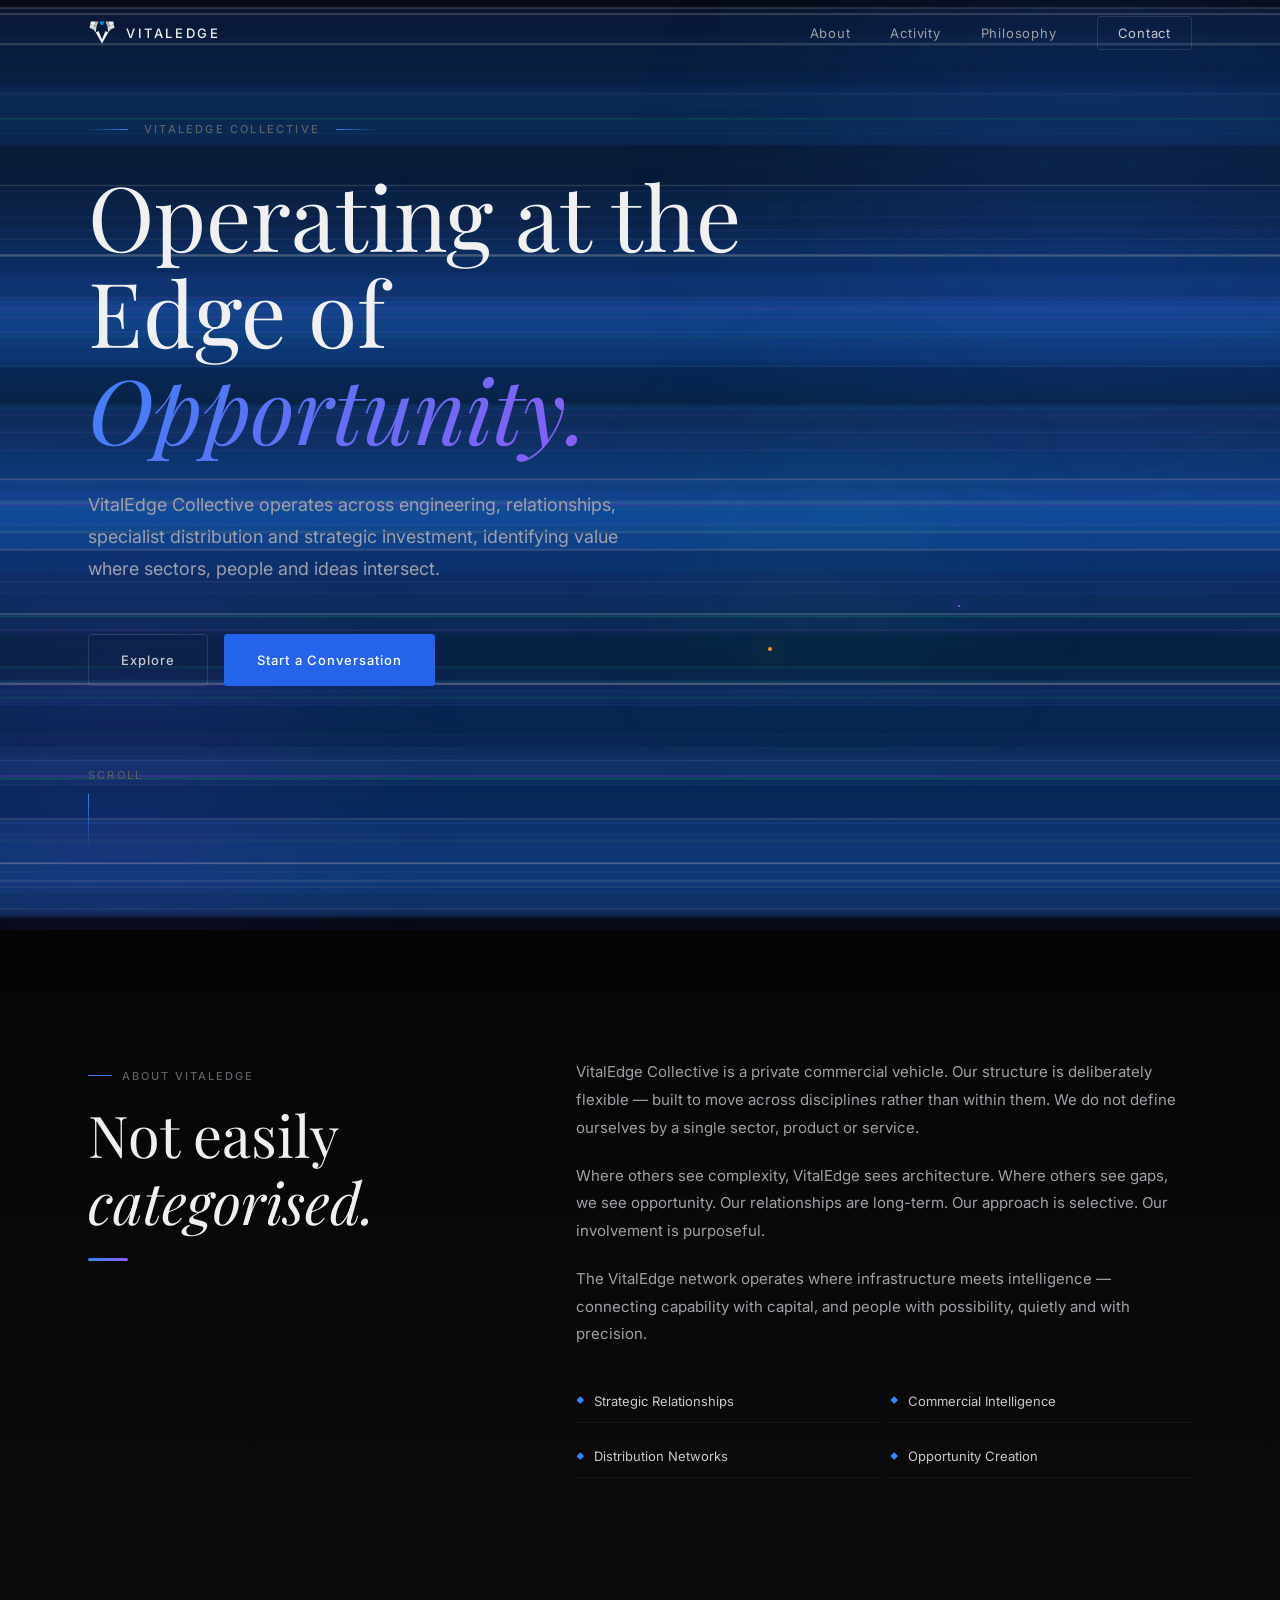
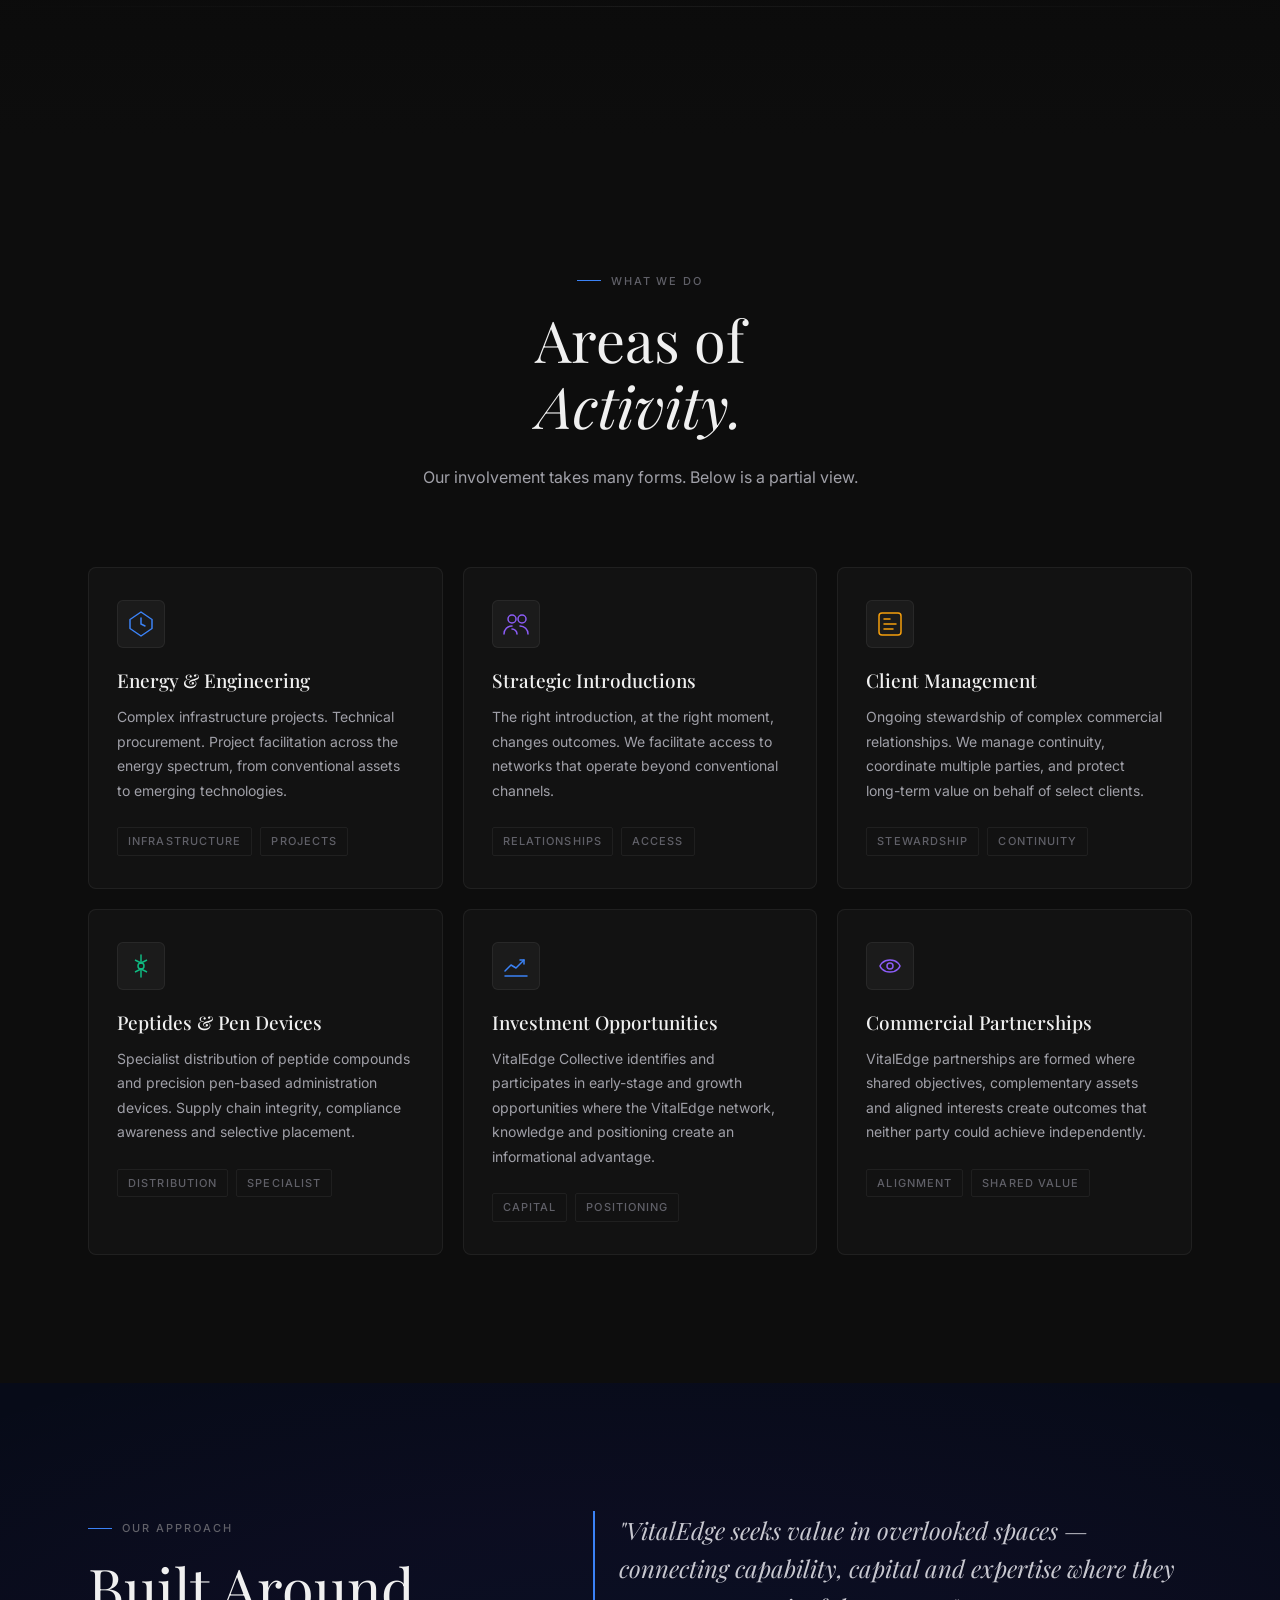
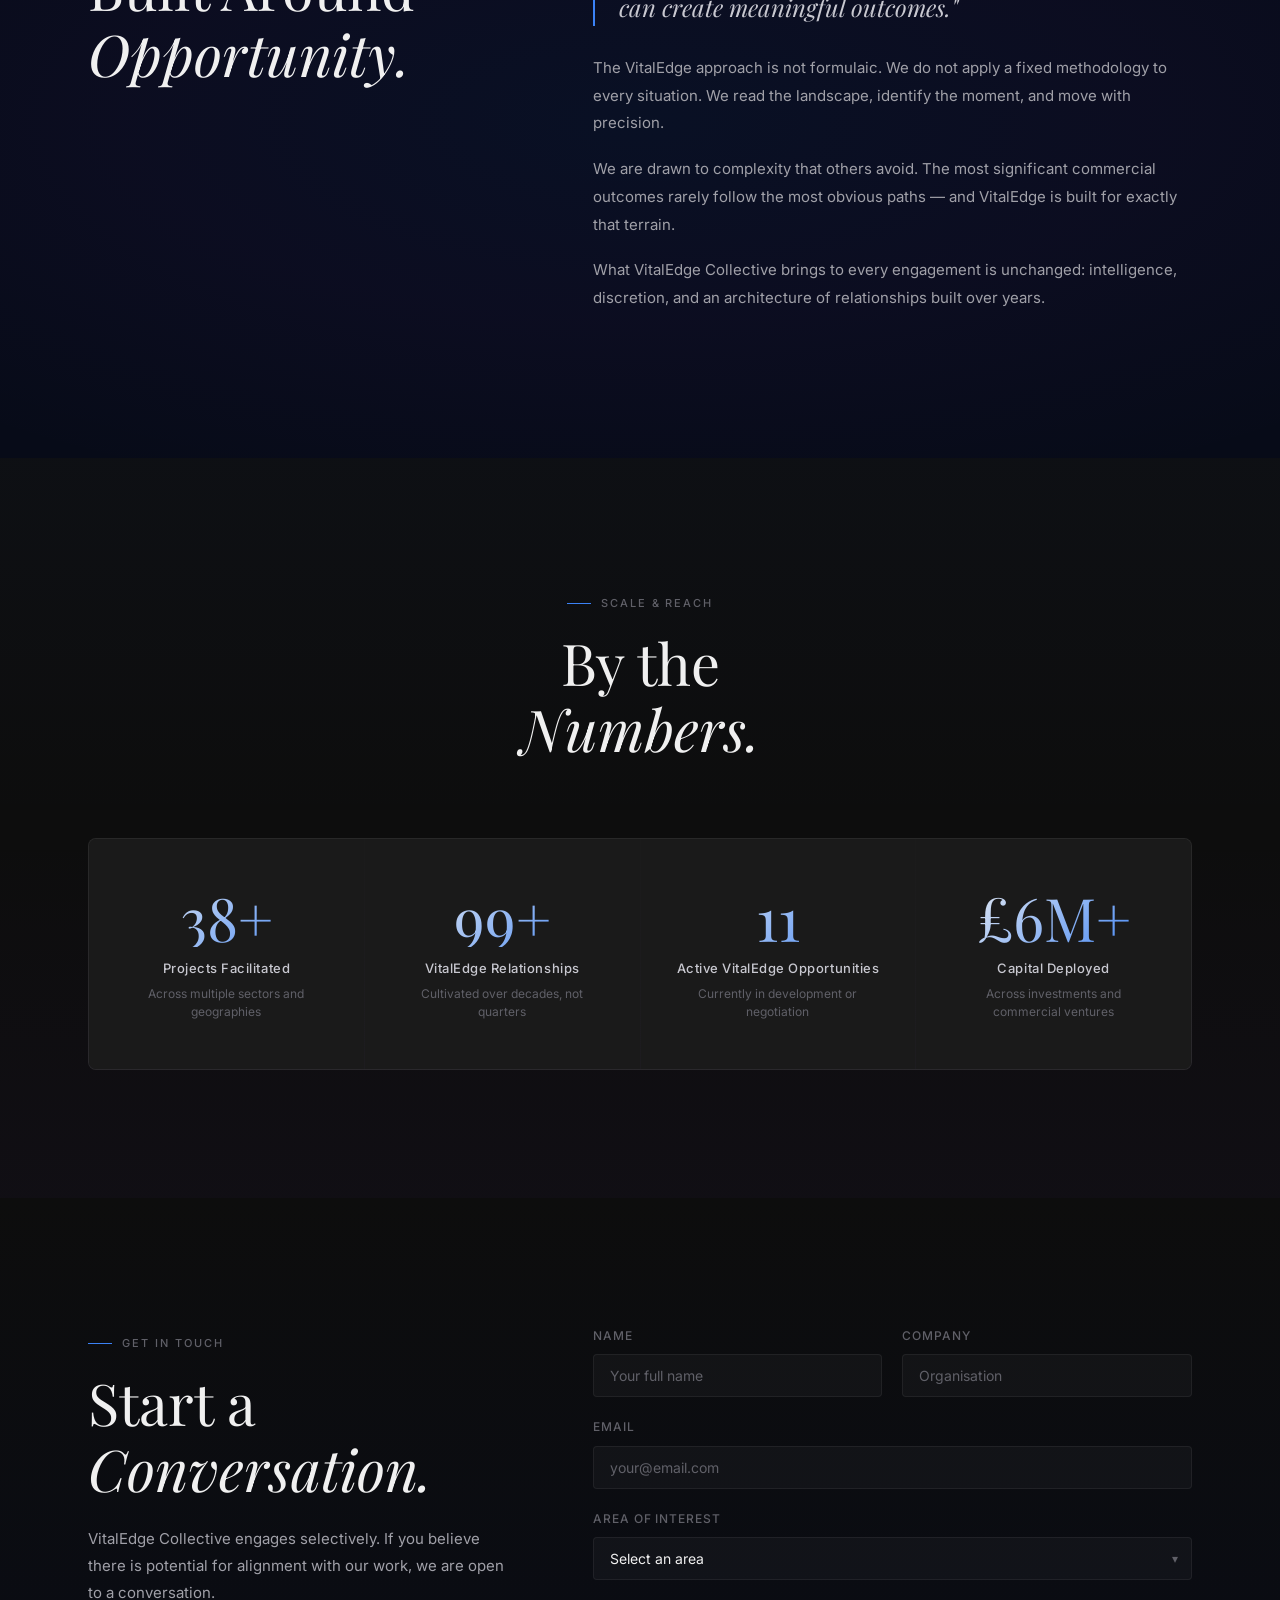
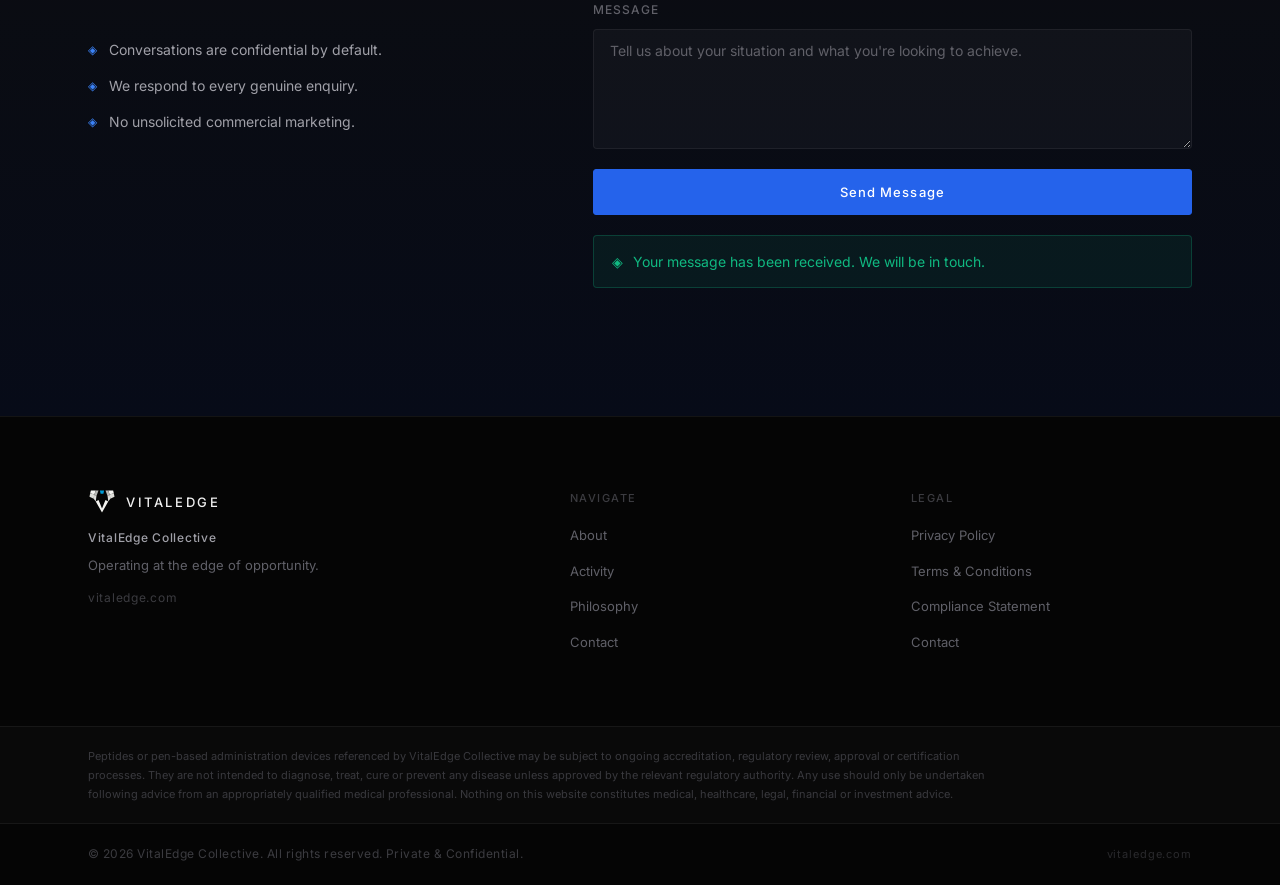
==== index.html @ 311294b5 "Initial VitalEdge Website" ====
<!DOCTYPE html>
<html lang="en">
<head>
  <meta charset="UTF-8" />
  <meta name="viewport" content="width=device-width, initial-scale=1.0" />
  <meta name="description" content="VitalEdge Collective is a private commercial group operating across engineering, strategic relationships, specialist distribution and investment. Identifying value where sectors, people and ideas intersect." />
  <meta name="robots" content="index, follow" />
  <meta property="og:title" content="VitalEdge Collective — Operating at the Edge of Opportunity" />
  <meta property="og:description" content="VitalEdge Collective is a private commercial vehicle operating across multiple sectors. Engineering. Relationships. Distribution. Investment." />
  <meta property="og:type" content="website" />
  <meta property="og:url" content="https://vitaledge.com" />
  <title>VitalEdge Collective</title>
  <link rel="stylesheet" href="styles.css" />
  <link rel="preconnect" href="https://fonts.googleapis.com" />
  <link rel="preconnect" href="https://fonts.gstatic.com" crossorigin />
  <link href="https://fonts.googleapis.com/css2?family=Inter:wght@300;400;500;600&family=Playfair+Display:ital,wght@0,400;0,500;1,400&display=swap" rel="stylesheet" />
</head>
<body>

  <!-- ============================================================
       NAVIGATION
  ============================================================ -->
  <nav class="nav" id="nav">
    <div class="nav__inner">
      <a href="#" class="nav__logo" aria-label="VitalEdge Collective Home">
        <!-- VitalEdge Hidden Nine mark — inline SVG -->
        <svg class="nav__logo-svg" xmlns="http://www.w3.org/2000/svg" viewBox="0 0 80 72" width="28" height="25" aria-hidden="true" focusable="false">
          <polygon points="8,4 22,4 18,16 6,12"      fill="#F4F4F1"/>
          <polygon points="22,4 30,4 24,20 18,16"    fill="#B8B8B5"/>
          <polygon points="6,12 18,16 16,28 4,22"    fill="#DDDDD9"/>
          <polygon points="18,16 24,20 22,36 16,28"  fill="#F4F4F1" opacity="0.9"/>
          <polygon points="72,4 58,4 62,16 74,12"    fill="#F4F4F1"/>
          <polygon points="58,4 50,4 56,20 62,16"    fill="#B8B8B5"/>
          <polygon points="74,12 62,16 64,28 76,22"  fill="#DDDDD9"/>
          <polygon points="62,16 56,20 58,36 64,28"  fill="#F4F4F1" opacity="0.9"/>
          <polygon points="22,36 40,68 58,36 50,32 40,56 30,32" fill="#F4F4F1"/>
          <polygon points="34,4 46,4 44,14 36,14"    fill="#00AEEF" opacity="0.9"/>
        </svg>
        <span class="nav__logo-text">VITALEDGE</span>
      </a>
      <button class="nav__toggle" id="navToggle" aria-label="Toggle menu" aria-expanded="false">
        <span></span><span></span><span></span>
      </button>
      <ul class="nav__links" id="navLinks" role="list">
        <li><a href="#about" class="nav__link">About</a></li>
        <li><a href="#activity" class="nav__link">Activity</a></li>
        <li><a href="#philosophy" class="nav__link">Philosophy</a></li>
        <li><a href="#contact" class="nav__link nav__link--cta">Contact</a></li>
      </ul>
    </div>
  </nav>

  <main>

    <!-- ============================================================
         HERO
    ============================================================ -->
    <section class="hero" id="hero" aria-label="Hero">

      <!-- Animated canvas background -->
      <canvas class="hero__canvas" id="heroCanvas" aria-hidden="true"></canvas>

      <!-- Layered atmospheric gradients -->
      <div class="hero__gradient hero__gradient--1" aria-hidden="true"></div>
      <div class="hero__gradient hero__gradient--2" aria-hidden="true"></div>
      <div class="hero__gradient hero__gradient--3" aria-hidden="true"></div>

      <!-- Floating orbs -->
      <div class="orb orb--1" aria-hidden="true"></div>
      <div class="orb orb--2" aria-hidden="true"></div>
      <div class="orb orb--3" aria-hidden="true"></div>

      <div class="hero__content container">
        <div class="hero__eyebrow reveal">
          <span class="eyebrow-line"></span>
          <span>VitalEdge Collective</span>
          <span class="eyebrow-line"></span>
        </div>
        <h1 class="hero__headline reveal reveal--delay-1">
          Operating at the<br />
          Edge of <em>Opportunity.</em>
        </h1>
        <p class="hero__sub reveal reveal--delay-2">
          VitalEdge Collective operates across engineering, relationships, specialist distribution
          and strategic investment, identifying value where sectors, people and ideas intersect.
        </p>
        <div class="hero__cta reveal reveal--delay-3">
          <a href="#activity" class="btn btn--ghost">Explore</a>
          <a href="#contact" class="btn btn--primary">Start a Conversation</a>
        </div>
        <!-- Scroll indicator -->
        <div class="hero__scroll reveal reveal--delay-4" aria-hidden="true">
          <span class="scroll-text">Scroll</span>
          <div class="scroll-line"></div>
        </div>
      </div>

    </section>

    <!-- ============================================================
         ABOUT
    ============================================================ -->
    <section class="about section" id="about" aria-label="About">
      <div class="container">
        <div class="about__grid">

          <div class="about__left">
            <div class="section-tag reveal">About VitalEdge</div>
            <h2 class="section-heading reveal reveal--delay-1">
              Not easily<br /><em>categorised.</em>
            </h2>
            <div class="about__accent-bar reveal reveal--delay-2" aria-hidden="true"></div>
          </div>

          <div class="about__right">
            <p class="about__body reveal reveal--delay-1">
              VitalEdge Collective is a private commercial vehicle. Our structure is deliberately
              flexible — built to move across disciplines rather than within them. We do not define
              ourselves by a single sector, product or service.
            </p>
            <p class="about__body reveal reveal--delay-2">
              Where others see complexity, VitalEdge sees architecture. Where others see gaps,
              we see opportunity. Our relationships are long-term. Our approach is selective.
              Our involvement is purposeful.
            </p>
            <p class="about__body reveal reveal--delay-3">
              The VitalEdge network operates where infrastructure meets intelligence — connecting
              capability with capital, and people with possibility, quietly and with precision.
            </p>
            <div class="about__pillars reveal reveal--delay-4">
              <div class="pillar">
                <span class="pillar__icon" aria-hidden="true">◆</span>
                <span>Strategic Relationships</span>
              </div>
              <div class="pillar">
                <span class="pillar__icon" aria-hidden="true">◆</span>
                <span>Commercial Intelligence</span>
              </div>
              <div class="pillar">
                <span class="pillar__icon" aria-hidden="true">◆</span>
                <span>Distribution Networks</span>
              </div>
              <div class="pillar">
                <span class="pillar__icon" aria-hidden="true">◆</span>
                <span>Opportunity Creation</span>
              </div>
            </div>
          </div>

        </div>
      </div>

      <!-- Decorative line -->
      <div class="section-divider" aria-hidden="true"></div>
    </section>

    <!-- ============================================================
         AREAS OF ACTIVITY
    ============================================================ -->
    <section class="activity section" id="activity" aria-label="Areas of Activity">
      <div class="container">

        <div class="section-header reveal">
          <div class="section-tag">What We Do</div>
          <h2 class="section-heading">Areas of<br /><em>Activity.</em></h2>
          <p class="section-sub">
            Our involvement takes many forms. Below is a partial view.
          </p>
        </div>

        <div class="cards-grid">

          <!-- Card 1: Energy & Engineering -->
          <article class="card card--blue reveal" data-delay="0">
            <div class="card__glow card__glow--blue" aria-hidden="true"></div>
            <div class="card__icon" aria-hidden="true">
              <svg width="28" height="28" viewBox="0 0 28 28" fill="none" aria-hidden="true">
                <path d="M14 2L3 9.5V18.5L14 26L25 18.5V9.5L14 2Z" stroke="currentColor" stroke-width="1.5" stroke-linejoin="round"/>
                <path d="M14 8V14L18 16" stroke="currentColor" stroke-width="1.5" stroke-linecap="round"/>
              </svg>
            </div>
            <h3 class="card__title">Energy &amp; Engineering</h3>
            <p class="card__body">
              Complex infrastructure projects. Technical procurement. Project facilitation across
              the energy spectrum, from conventional assets to emerging technologies.
            </p>
            <div class="card__footer">
              <span class="card__tag">Infrastructure</span>
              <span class="card__tag">Projects</span>
            </div>
          </article>

          <!-- Card 2: Strategic Introductions -->
          <article class="card card--violet reveal" data-delay="1">
            <div class="card__glow card__glow--violet" aria-hidden="true"></div>
            <div class="card__icon" aria-hidden="true">
              <svg width="28" height="28" viewBox="0 0 28 28" fill="none" aria-hidden="true">
                <circle cx="10" cy="9" r="4" stroke="currentColor" stroke-width="1.5"/>
                <circle cx="20" cy="9" r="4" stroke="currentColor" stroke-width="1.5"/>
                <path d="M2 24C2 19.582 5.582 16 10 16" stroke="currentColor" stroke-width="1.5" stroke-linecap="round"/>
                <path d="M26 24C26 19.582 22.418 16 18 16" stroke="currentColor" stroke-width="1.5" stroke-linecap="round"/>
                <path d="M15 24C15 21.239 12.761 19 10 19" stroke="currentColor" stroke-width="1.5" stroke-linecap="round"/>
              </svg>
            </div>
            <h3 class="card__title">Strategic Introductions</h3>
            <p class="card__body">
              The right introduction, at the right moment, changes outcomes. We facilitate
              access to networks that operate beyond conventional channels.
            </p>
            <div class="card__footer">
              <span class="card__tag">Relationships</span>
              <span class="card__tag">Access</span>
            </div>
          </article>

          <!-- Card 3: Client Management -->
          <article class="card card--gold reveal" data-delay="2">
            <div class="card__glow card__glow--gold" aria-hidden="true"></div>
            <div class="card__icon" aria-hidden="true">
              <svg width="28" height="28" viewBox="0 0 28 28" fill="none" aria-hidden="true">
                <rect x="3" y="3" width="22" height="22" rx="3" stroke="currentColor" stroke-width="1.5"/>
                <path d="M8 14H20M8 9H14M8 19H17" stroke="currentColor" stroke-width="1.5" stroke-linecap="round"/>
              </svg>
            </div>
            <h3 class="card__title">Client Management</h3>
            <p class="card__body">
              Ongoing stewardship of complex commercial relationships. We manage continuity,
              coordinate multiple parties, and protect long-term value on behalf of select clients.
            </p>
            <div class="card__footer">
              <span class="card__tag">Stewardship</span>
              <span class="card__tag">Continuity</span>
            </div>
          </article>

          <!-- Card 4: Peptides & Pen Devices -->
          <article class="card card--emerald reveal" data-delay="3">
            <div class="card__glow card__glow--emerald" aria-hidden="true"></div>
            <div class="card__icon" aria-hidden="true">
              <svg width="28" height="28" viewBox="0 0 28 28" fill="none" aria-hidden="true">
                <path d="M14 3V11M14 17V25" stroke="currentColor" stroke-width="1.5" stroke-linecap="round"/>
                <path d="M8 8L14 11L20 8" stroke="currentColor" stroke-width="1.5" stroke-linejoin="round"/>
                <path d="M8 20L14 17L20 20" stroke="currentColor" stroke-width="1.5" stroke-linejoin="round"/>
                <circle cx="14" cy="14" r="3" stroke="currentColor" stroke-width="1.5"/>
              </svg>
            </div>
            <h3 class="card__title">Peptides &amp; Pen Devices</h3>
            <p class="card__body">
              Specialist distribution of peptide compounds and precision pen-based administration
              devices. Supply chain integrity, compliance awareness and selective placement.
            </p>
            <div class="card__footer">
              <span class="card__tag">Distribution</span>
              <span class="card__tag">Specialist</span>
            </div>
          </article>

          <!-- Card 5: Investment Opportunities -->
          <article class="card card--blue reveal" data-delay="4">
            <div class="card__glow card__glow--blue" aria-hidden="true"></div>
            <div class="card__icon" aria-hidden="true">
              <svg width="28" height="28" viewBox="0 0 28 28" fill="none" aria-hidden="true">
                <polyline points="3,19 9,13 14,16 22,8" stroke="currentColor" stroke-width="1.5" stroke-linecap="round" stroke-linejoin="round"/>
                <polyline points="18,8 22,8 22,12" stroke="currentColor" stroke-width="1.5" stroke-linecap="round" stroke-linejoin="round"/>
                <line x1="3" y1="24" x2="25" y2="24" stroke="currentColor" stroke-width="1.5" stroke-linecap="round"/>
              </svg>
            </div>
            <h3 class="card__title">Investment Opportunities</h3>
            <p class="card__body">
              VitalEdge Collective identifies and participates in early-stage and growth opportunities
              where the VitalEdge network, knowledge and positioning create an informational advantage.
            </p>
            <div class="card__footer">
              <span class="card__tag">Capital</span>
              <span class="card__tag">Positioning</span>
            </div>
          </article>

          <!-- Card 6: Commercial Partnerships -->
          <article class="card card--violet reveal" data-delay="5">
            <div class="card__glow card__glow--violet" aria-hidden="true"></div>
            <div class="card__icon" aria-hidden="true">
              <svg width="28" height="28" viewBox="0 0 28 28" fill="none" aria-hidden="true">
                <path d="M4 14C4 14 6 8 14 8C22 8 24 14 24 14C24 14 22 20 14 20C6 20 4 14 4 14Z" stroke="currentColor" stroke-width="1.5"/>
                <circle cx="14" cy="14" r="3" stroke="currentColor" stroke-width="1.5"/>
              </svg>
            </div>
            <h3 class="card__title">Commercial Partnerships</h3>
            <p class="card__body">
              VitalEdge partnerships are formed where shared objectives, complementary assets and
              aligned interests create outcomes that neither party could achieve independently.
            </p>
            <div class="card__footer">
              <span class="card__tag">Alignment</span>
              <span class="card__tag">Shared Value</span>
            </div>
          </article>

        </div>
      </div>
    </section>

    <!-- ============================================================
         PHILOSOPHY
    ============================================================ -->
    <section class="philosophy section" id="philosophy" aria-label="Philosophy">
      <div class="philosophy__bg" aria-hidden="true"></div>
      <div class="container">
        <div class="philosophy__inner">
          <div class="philosophy__left reveal">
            <div class="section-tag">Our Approach</div>
            <h2 class="section-heading philosophy__heading">
              Built Around<br /><em>Opportunity.</em>
            </h2>
          </div>
          <div class="philosophy__right">
            <blockquote class="philosophy__quote reveal reveal--delay-1">
              "VitalEdge seeks value in overlooked spaces — connecting capability, capital and
              expertise where they can create meaningful outcomes."
            </blockquote>
            <p class="philosophy__body reveal reveal--delay-2">
              The VitalEdge approach is not formulaic. We do not apply a fixed methodology to every
              situation. We read the landscape, identify the moment, and move with precision.
            </p>
            <p class="philosophy__body reveal reveal--delay-3">
              We are drawn to complexity that others avoid. The most significant commercial outcomes
              rarely follow the most obvious paths — and VitalEdge is built for exactly that terrain.
            </p>
            <p class="philosophy__body reveal reveal--delay-4">
              What VitalEdge Collective brings to every engagement is unchanged: intelligence,
              discretion, and an architecture of relationships built over years.
            </p>
          </div>
        </div>
      </div>
    </section>

    <!-- ============================================================
         NUMBERS
    ============================================================ -->
    <section class="numbers section" id="numbers" aria-label="Key Figures">
      <div class="numbers__bg" aria-hidden="true"></div>
      <div class="container">
        <div class="section-header reveal">
          <div class="section-tag">Scale &amp; Reach</div>
          <h2 class="section-heading">By the<br /><em>Numbers.</em></h2>
        </div>
        <div class="numbers__grid">

          <div class="stat reveal" data-delay="0">
            <div class="stat__glow" aria-hidden="true"></div>
            <div class="stat__number" data-target="47" data-suffix="+">0</div>
            <div class="stat__label">Projects Facilitated</div>
            <div class="stat__sub">Across multiple sectors and geographies</div>
          </div>

          <div class="stat reveal" data-delay="1">
            <div class="stat__glow" aria-hidden="true"></div>
            <div class="stat__number" data-target="120" data-suffix="+">0</div>
            <div class="stat__label">VitalEdge Relationships</div>
            <div class="stat__sub">Cultivated over decades, not quarters</div>
          </div>

          <div class="stat reveal" data-delay="2">
            <div class="stat__glow" aria-hidden="true"></div>
            <div class="stat__number" data-target="14" data-suffix="">0</div>
            <div class="stat__label">Active VitalEdge Opportunities</div>
            <div class="stat__sub">Currently in development or negotiation</div>
          </div>

          <div class="stat reveal" data-delay="3">
            <div class="stat__glow" aria-hidden="true"></div>
            <div class="stat__number" data-target="8" data-prefix="£" data-suffix="M+">0</div>
            <div class="stat__label">Capital Deployed</div>
            <div class="stat__sub">Across investments and commercial ventures</div>
          </div>

        </div>
      </div>
    </section>

    <!-- ============================================================
         CONTACT
    ============================================================ -->
    <section class="contact section" id="contact" aria-label="Contact">
      <div class="container">
        <div class="contact__grid">

          <div class="contact__left reveal">
            <div class="section-tag">Get in Touch</div>
            <h2 class="section-heading">
              Start a<br /><em>Conversation.</em>
            </h2>
            <p class="contact__intro">
              VitalEdge Collective engages selectively. If you believe there is potential for
              alignment with our work, we are open to a conversation.
            </p>
            <div class="contact__details">
              <div class="contact__detail">
                <span class="contact__detail-icon" aria-hidden="true">◈</span>
                <span>Conversations are confidential by default.</span>
              </div>
              <div class="contact__detail">
                <span class="contact__detail-icon" aria-hidden="true">◈</span>
                <span>We respond to every genuine enquiry.</span>
              </div>
              <div class="contact__detail">
                <span class="contact__detail-icon" aria-hidden="true">◈</span>
                <span>No unsolicited commercial marketing.</span>
              </div>
            </div>
          </div>

          <div class="contact__right reveal reveal--delay-2">
            <form class="contact-form" id="contactForm" novalidate aria-label="Contact form">
              <div class="form-row">
                <div class="form-field">
                  <label for="name" class="form-label">Name</label>
                  <input type="text" id="name" name="name" class="form-input" placeholder="Your full name" required autocomplete="name" />
                </div>
                <div class="form-field">
                  <label for="company" class="form-label">Company</label>
                  <input type="text" id="company" name="company" class="form-input" placeholder="Organisation" autocomplete="organization" />
                </div>
              </div>
              <div class="form-field">
                <label for="email" class="form-label">Email</label>
                <input type="email" id="email" name="email" class="form-input" placeholder="your@email.com" required autocomplete="email" />
              </div>
              <div class="form-field">
                <label for="interest" class="form-label">Area of Interest</label>
                <div class="form-select-wrapper">
                  <select id="interest" name="interest" class="form-select" required>
                    <option value="" disabled selected>Select an area</option>
                    <option value="engineering">Engineering</option>
                    <option value="introductions">Introductions</option>
                    <option value="peptides">Peptides &amp; Pen Devices</option>
                    <option value="investment">Investment</option>
                    <option value="partnerships">Partnerships</option>
                    <option value="other">Other</option>
                  </select>
                  <span class="form-select-arrow" aria-hidden="true">▾</span>
                </div>
              </div>
              <div class="form-field">
                <label for="message" class="form-label">Message</label>
                <textarea id="message" name="message" class="form-textarea" placeholder="Tell us about your situation and what you're looking to achieve." rows="5" required></textarea>
              </div>
              <button type="submit" class="btn btn--primary btn--full" id="submitBtn">
                <span class="btn__text">Send Message</span>
                <span class="btn__loader" aria-hidden="true"></span>
              </button>
              <div class="form-success" id="formSuccess" role="alert" aria-live="polite" hidden>
                <span>◈</span> Your message has been received. We will be in touch.
              </div>
            </form>
          </div>

        </div>
      </div>
    </section>

  </main>

  <!-- ============================================================
       FOOTER
  ============================================================ -->
  <footer class="footer" role="contentinfo">
    <div class="footer__top">
      <div class="container">
        <div class="footer__grid">

          <!-- Brand -->
          <div class="footer__brand">
            <a href="#" class="nav__logo" aria-label="VitalEdge Collective Home">
              <svg class="nav__logo-svg" xmlns="http://www.w3.org/2000/svg" viewBox="0 0 80 72" width="28" height="25" aria-hidden="true" focusable="false">
                <polygon points="8,4 22,4 18,16 6,12"      fill="#F4F4F1"/>
                <polygon points="22,4 30,4 24,20 18,16"    fill="#B8B8B5"/>
                <polygon points="6,12 18,16 16,28 4,22"    fill="#DDDDD9"/>
                <polygon points="18,16 24,20 22,36 16,28"  fill="#F4F4F1" opacity="0.9"/>
                <polygon points="72,4 58,4 62,16 74,12"    fill="#F4F4F1"/>
                <polygon points="58,4 50,4 56,20 62,16"    fill="#B8B8B5"/>
                <polygon points="74,12 62,16 64,28 76,22"  fill="#DDDDD9"/>
                <polygon points="62,16 56,20 58,36 64,28"  fill="#F4F4F1" opacity="0.9"/>
                <polygon points="22,36 40,68 58,36 50,32 40,56 30,32" fill="#F4F4F1"/>
                <polygon points="34,4 46,4 44,14 36,14"    fill="#00AEEF" opacity="0.9"/>
              </svg>
              <span class="nav__logo-text">VITALEDGE</span>
            </a>
            <p class="footer__brand-name">VitalEdge Collective</p>
            <p class="footer__tagline">Operating at the edge of opportunity.</p>
            <p class="footer__domain">
              <a href="https://vitaledge.com" target="_blank" rel="noopener">vitaledge.com</a>
            </p>
          </div>

          <!-- Site links -->
          <nav class="footer__nav" aria-label="Footer navigation">
            <p class="footer__nav-heading">Navigate</p>
            <ul role="list">
              <li><a href="#about">About</a></li>
              <li><a href="#activity">Activity</a></li>
              <li><a href="#philosophy">Philosophy</a></li>
              <li><a href="#contact">Contact</a></li>
            </ul>
          </nav>

          <!-- Legal links -->
          <nav class="footer__nav" aria-label="Legal navigation">
            <p class="footer__nav-heading">Legal</p>
            <ul role="list">
              <li><a href="#" id="privacyLink">Privacy Policy</a></li>
              <li><a href="#" id="termsLink">Terms &amp; Conditions</a></li>
              <li><a href="#" id="complianceLink">Compliance Statement</a></li>
              <li><a href="#contact">Contact</a></li>
            </ul>
          </nav>

        </div>
      </div>
    </div>

    <!-- Disclaimer band -->
    <div class="footer__disclaimer">
      <div class="container">
        <p class="footer__disclaimer-text">
          Peptides or pen-based administration devices referenced by VitalEdge Collective may be subject
          to ongoing accreditation, regulatory review, approval or certification processes. They are not
          intended to diagnose, treat, cure or prevent any disease unless approved by the relevant
          regulatory authority. Any use should only be undertaken following advice from an appropriately
          qualified medical professional. Nothing on this website constitutes medical, healthcare, legal,
          financial or investment advice.
        </p>
      </div>
    </div>

    <!-- Copyright bar -->
    <div class="footer__bottom">
      <div class="container">
        <p class="footer__copy">
          &copy; <span id="year"></span> VitalEdge Collective. All rights reserved. Private &amp; Confidential.
        </p>
        <p class="footer__legal-note">
          vitaledge.com
        </p>
      </div>
    </div>
  </footer>

  <script src="script.js"></script>
</body>
</html>
---- styles.css ----
/* ============================================================
   CONVERGE GROUP — PREMIUM DARK THEME
   styles.css
   ============================================================ */

/* ── Custom Properties ─────────────────────────────────────── */
:root {
  /* Core Palette */
  --black:        #050505;
  --charcoal:     #0d0d0d;
  --graphite:     #1a1a1a;
  --graphite-2:   #242424;
  --graphite-3:   #2e2e2e;
  --navy:         #070b18;
  --navy-2:       #0c1228;

  /* Accents */
  --blue:         #2563eb;
  --blue-light:   #3b82f6;
  --blue-glow:    rgba(37, 99, 235, 0.3);
  --emerald:      #10b981;
  --emerald-glow: rgba(16, 185, 129, 0.25);
  --violet:       #7c3aed;
  --violet-light: #8b5cf6;
  --violet-glow:  rgba(124, 58, 237, 0.3);
  --gold:         #ca8a04;
  --gold-light:   #f59e0b;
  --gold-glow:    rgba(202, 138, 4, 0.25);

  /* Text */
  --text-primary:   #f0f0f0;
  --text-secondary: #a0a0a8;
  --text-muted:     #606068;
  --text-accent:    #c8c8d0;

  /* Borders */
  --border:       rgba(255,255,255,0.06);
  --border-hover: rgba(255,255,255,0.12);

  /* Typography */
  --font-sans:    'Inter', -apple-system, BlinkMacSystemFont, sans-serif;
  --font-serif:   'Playfair Display', Georgia, serif;

  /* Spacing */
  --section-gap:  clamp(80px, 10vw, 140px);
  --container-w:  1200px;
  --gutter:       clamp(20px, 5vw, 48px);

  /* Transitions */
  --ease:         cubic-bezier(0.16, 1, 0.3, 1);
  --ease-in:      cubic-bezier(0.4, 0, 1, 1);
  --t-fast:       0.2s;
  --t-med:        0.4s;
  --t-slow:       0.7s;
}

/* ── Reset & Base ─────────────────────────────────────────── */
*, *::before, *::after { box-sizing: border-box; margin: 0; padding: 0; }

html {
  scroll-behavior: smooth;
  scroll-padding-top: 80px;
  -webkit-text-size-adjust: 100%;
}

body {
  background-color: var(--black);
  color: var(--text-primary);
  font-family: var(--font-sans);
  font-size: clamp(15px, 1.1vw, 17px);
  font-weight: 400;
  line-height: 1.7;
  -webkit-font-smoothing: antialiased;
  overflow-x: hidden;
}

/* Scrollbar */
::-webkit-scrollbar { width: 6px; }
::-webkit-scrollbar-track { background: var(--black); }
::-webkit-scrollbar-thumb { background: var(--graphite-3); border-radius: 3px; }
::-webkit-scrollbar-thumb:hover { background: var(--text-muted); }

/* Focus */
:focus-visible {
  outline: 2px solid var(--blue-light);
  outline-offset: 3px;
  border-radius: 2px;
}

a { color: inherit; text-decoration: none; }
img, svg { display: block; max-width: 100%; }
em { font-style: italic; font-family: var(--font-serif); }

/* ── Utility: Container ───────────────────────────────────── */
.container {
  width: 100%;
  max-width: var(--container-w);
  margin-inline: auto;
  padding-inline: var(--gutter);
}

/* ── Utility: Section ─────────────────────────────────────── */
.section { padding-block: var(--section-gap); position: relative; }

/* ── Utility: Section Tags / Headings ─────────────────────── */
.section-tag {
  display: inline-flex;
  align-items: center;
  gap: 10px;
  font-size: 11px;
  font-weight: 500;
  letter-spacing: 0.18em;
  text-transform: uppercase;
  color: var(--text-muted);
  margin-bottom: 16px;
}
.section-tag::before {
  content: '';
  display: block;
  width: 24px;
  height: 1px;
  background: var(--blue-light);
}

.section-heading {
  font-family: var(--font-serif);
  font-size: clamp(32px, 4.5vw, 58px);
  font-weight: 400;
  line-height: 1.15;
  color: var(--text-primary);
  margin-bottom: 24px;
}

.section-sub {
  font-size: 16px;
  color: var(--text-secondary);
  max-width: 520px;
  line-height: 1.75;
  margin-top: 8px;
}

.section-header {
  text-align: center;
  margin-bottom: clamp(48px, 6vw, 80px);
}
.section-header .section-tag { justify-content: center; }
.section-header .section-sub { margin-inline: auto; }

.section-divider {
  height: 1px;
  background: linear-gradient(90deg, transparent, var(--border), transparent);
  margin-top: var(--section-gap);
}

/* ── Reveal Animations ────────────────────────────────────── */
.reveal {
  opacity: 0;
  transform: translateY(28px);
  transition: opacity var(--t-slow) var(--ease), transform var(--t-slow) var(--ease);
}
.reveal.is-visible { opacity: 1; transform: translateY(0); }
.reveal--delay-1 { transition-delay: 0.1s; }
.reveal--delay-2 { transition-delay: 0.2s; }
.reveal--delay-3 { transition-delay: 0.3s; }
.reveal--delay-4 { transition-delay: 0.45s; }

/* ── Buttons ──────────────────────────────────────────────── */
.btn {
  display: inline-flex;
  align-items: center;
  justify-content: center;
  gap: 8px;
  padding: 14px 32px;
  font-family: var(--font-sans);
  font-size: 13px;
  font-weight: 500;
  letter-spacing: 0.08em;
  border-radius: 3px;
  border: 1px solid transparent;
  cursor: pointer;
  transition: all var(--t-med) var(--ease);
  position: relative;
  overflow: hidden;
  white-space: nowrap;
}

.btn--primary {
  background: var(--blue);
  border-color: var(--blue);
  color: #fff;
}
.btn--primary::before {
  content: '';
  position: absolute;
  inset: 0;
  background: linear-gradient(135deg, rgba(255,255,255,0.08) 0%, transparent 100%);
  opacity: 0;
  transition: opacity var(--t-fast);
}
.btn--primary:hover { background: var(--blue-light); border-color: var(--blue-light); }
.btn--primary:hover::before { opacity: 1; }

.btn--ghost {
  background: transparent;
  border-color: var(--border-hover);
  color: var(--text-accent);
}
.btn--ghost:hover {
  border-color: rgba(255,255,255,0.25);
  color: var(--text-primary);
  background: rgba(255,255,255,0.04);
}

.btn--full { width: 100%; }

.btn__loader {
  display: none;
  width: 16px;
  height: 16px;
  border: 2px solid rgba(255,255,255,0.3);
  border-top-color: #fff;
  border-radius: 50%;
  animation: spin 0.6s linear infinite;
}
.btn.loading .btn__text { opacity: 0; }
.btn.loading .btn__loader { display: block; }

/* ── Navigation ───────────────────────────────────────────── */
.nav {
  position: fixed;
  top: 0;
  left: 0;
  right: 0;
  z-index: 100;
  padding: 20px 0;
  transition: background var(--t-med), backdrop-filter var(--t-med), padding var(--t-med), border-color var(--t-med);
  border-bottom: 1px solid transparent;
}
.nav.scrolled {
  padding: 14px 0;
  background: rgba(5,5,5,0.85);
  backdrop-filter: blur(20px) saturate(1.4);
  -webkit-backdrop-filter: blur(20px) saturate(1.4);
  border-bottom-color: var(--border);
}

.nav__inner {
  display: flex;
  align-items: center;
  justify-content: space-between;
  max-width: var(--container-w);
  margin-inline: auto;
  padding-inline: var(--gutter);
}

.nav__logo {
  display: flex;
  align-items: center;
  gap: 10px;
  text-decoration: none;
  transition: opacity var(--t-fast);
}
.nav__logo:hover { opacity: 0.8; }
/* .nav__logo-mark replaced by inline SVG .nav__logo-svg */
.nav__logo-svg {
  display: block;
  flex-shrink: 0;
  transition: opacity var(--t-fast);
}
.nav__logo:hover .nav__logo-svg { opacity: 0.8; }

.nav__logo-text {
  font-size: 13px;
  font-weight: 500;
  letter-spacing: 0.2em;
  color: var(--text-primary);
}

.nav__links {
  display: flex;
  align-items: center;
  gap: 40px;
  list-style: none;
}
.nav__link {
  font-size: 13px;
  font-weight: 400;
  letter-spacing: 0.06em;
  color: var(--text-secondary);
  transition: color var(--t-fast);
  position: relative;
}
.nav__link::after {
  content: '';
  position: absolute;
  bottom: -3px;
  left: 0;
  width: 0;
  height: 1px;
  background: var(--blue-light);
  transition: width var(--t-med) var(--ease);
}
.nav__link:hover { color: var(--text-primary); }
.nav__link:hover::after { width: 100%; }

.nav__link--cta {
  padding: 8px 20px;
  border: 1px solid var(--border-hover);
  border-radius: 3px;
  color: var(--text-accent);
  transition: all var(--t-fast);
}
.nav__link--cta::after { display: none; }
.nav__link--cta:hover {
  color: var(--text-primary);
  border-color: var(--blue-light);
  background: rgba(37,99,235,0.1);
}

/* Mobile toggle */
.nav__toggle {
  display: none;
  flex-direction: column;
  justify-content: center;
  gap: 5px;
  width: 36px;
  height: 36px;
  background: none;
  border: none;
  cursor: pointer;
  padding: 4px;
}
.nav__toggle span {
  display: block;
  width: 100%;
  height: 1px;
  background: var(--text-primary);
  transition: all var(--t-med) var(--ease);
}

/* ── Hero ─────────────────────────────────────────────────── */
.hero {
  position: relative;
  min-height: 100svh;
  display: flex;
  align-items: center;
  overflow: hidden;
  background: var(--navy);
}

.hero__canvas {
  position: absolute;
  inset: 0;
  width: 100%;
  height: 100%;
  opacity: 0.6;
}

/* Layered gradients */
.hero__gradient {
  position: absolute;
  border-radius: 50%;
  filter: blur(80px);
  pointer-events: none;
}
.hero__gradient--1 {
  width: clamp(400px, 60vw, 900px);
  height: clamp(400px, 60vw, 900px);
  background: radial-gradient(circle, rgba(37,99,235,0.15) 0%, transparent 70%);
  top: -20%;
  right: -15%;
  animation: drift1 18s ease-in-out infinite alternate;
}
.hero__gradient--2 {
  width: clamp(300px, 40vw, 600px);
  height: clamp(300px, 40vw, 600px);
  background: radial-gradient(circle, rgba(124,58,237,0.12) 0%, transparent 70%);
  bottom: -10%;
  left: -10%;
  animation: drift2 22s ease-in-out infinite alternate;
}
.hero__gradient--3 {
  width: clamp(200px, 30vw, 500px);
  height: clamp(200px, 30vw, 500px);
  background: radial-gradient(circle, rgba(16,185,129,0.08) 0%, transparent 70%);
  top: 40%;
  left: 50%;
  animation: drift3 26s ease-in-out infinite alternate;
}

/* Orbs */
.orb {
  position: absolute;
  border-radius: 50%;
  pointer-events: none;
}
.orb--1 {
  width: 3px; height: 3px;
  background: var(--blue-light);
  top: 20%; left: 30%;
  box-shadow: 0 0 20px 4px var(--blue-glow);
  animation: orbFloat1 8s ease-in-out infinite;
}
.orb--2 {
  width: 2px; height: 2px;
  background: var(--violet-light);
  top: 65%; right: 25%;
  box-shadow: 0 0 16px 3px var(--violet-glow);
  animation: orbFloat2 11s ease-in-out infinite;
}
.orb--3 {
  width: 4px; height: 4px;
  background: var(--gold-light);
  bottom: 30%; left: 60%;
  box-shadow: 0 0 24px 5px var(--gold-glow);
  animation: orbFloat3 14s ease-in-out infinite;
}

.hero__content {
  position: relative;
  z-index: 2;
  padding-top: 120px;
  padding-bottom: 80px;
}

.hero__eyebrow {
  display: flex;
  align-items: center;
  gap: 16px;
  font-size: 11px;
  font-weight: 500;
  letter-spacing: 0.2em;
  text-transform: uppercase;
  color: var(--text-muted);
  margin-bottom: 28px;
}
.eyebrow-line {
  display: block;
  width: 40px;
  height: 1px;
  background: linear-gradient(90deg, transparent, var(--blue-light));
}
.eyebrow-line:last-child {
  background: linear-gradient(90deg, var(--blue-light), transparent);
}

.hero__headline {
  font-family: var(--font-serif);
  font-size: clamp(40px, 7vw, 96px);
  font-weight: 400;
  line-height: 1.08;
  color: var(--text-primary);
  margin-bottom: 32px;
  max-width: 800px;
}
.hero__headline em {
  background: linear-gradient(135deg, var(--blue-light), var(--violet-light));
  -webkit-background-clip: text;
  -webkit-text-fill-color: transparent;
  background-clip: text;
}

.hero__sub {
  font-size: clamp(15px, 1.4vw, 19px);
  color: var(--text-secondary);
  max-width: 580px;
  line-height: 1.8;
  margin-bottom: 48px;
}

.hero__cta {
  display: flex;
  gap: 16px;
  flex-wrap: wrap;
}

.hero__scroll {
  display: flex;
  flex-direction: column;
  align-items: flex-start;
  gap: 10px;
  margin-top: 80px;
}
.scroll-text {
  font-size: 11px;
  letter-spacing: 0.2em;
  text-transform: uppercase;
  color: var(--text-muted);
  writing-mode: horizontal-tb;
}
.scroll-line {
  width: 1px;
  height: 56px;
  background: linear-gradient(to bottom, var(--blue-light), transparent);
  animation: scrollPulse 2s ease-in-out infinite;
}

/* ── About ────────────────────────────────────────────────── */
.about {
  background: linear-gradient(180deg, var(--black) 0%, var(--charcoal) 100%);
}

.about__grid {
  display: grid;
  grid-template-columns: 1fr 1.5fr;
  gap: clamp(40px, 6vw, 100px);
  align-items: start;
}

.about__accent-bar {
  width: 40px;
  height: 3px;
  background: linear-gradient(90deg, var(--blue-light), var(--violet-light));
  border-radius: 2px;
  margin-top: 8px;
}

.about__body {
  color: var(--text-secondary);
  line-height: 1.85;
  margin-bottom: 20px;
}
.about__body:last-of-type { margin-bottom: 32px; }

.about__pillars {
  display: grid;
  grid-template-columns: 1fr 1fr;
  gap: 12px;
}
.pillar {
  display: flex;
  align-items: center;
  gap: 10px;
  font-size: 13px;
  color: var(--text-accent);
  padding: 10px 0;
  border-bottom: 1px solid var(--border);
}
.pillar__icon { color: var(--blue-light); font-size: 8px; flex-shrink: 0; }

/* ── Activity / Cards ─────────────────────────────────────── */
.activity {
  background: var(--charcoal);
}

.cards-grid {
  display: grid;
  grid-template-columns: repeat(3, 1fr);
  gap: 20px;
}

.card {
  position: relative;
  background: rgba(255,255,255,0.025);
  border: 1px solid var(--border);
  border-radius: 8px;
  padding: 32px 28px;
  overflow: hidden;
  transition: border-color var(--t-med) var(--ease), transform var(--t-med) var(--ease), background var(--t-med);
  cursor: default;
}
.card:hover {
  border-color: var(--border-hover);
  transform: translateY(-4px);
  background: rgba(255,255,255,0.04);
}

/* Card reveal delays */
.card[data-delay="0"] { transition-delay: 0s; }
.card[data-delay="1"] { transition-delay: 0.08s; }
.card[data-delay="2"] { transition-delay: 0.16s; }
.card[data-delay="3"] { transition-delay: 0.24s; }
.card[data-delay="4"] { transition-delay: 0.32s; }
.card[data-delay="5"] { transition-delay: 0.4s; }

/* Glow effect */
.card__glow {
  position: absolute;
  top: -60px;
  right: -60px;
  width: 160px;
  height: 160px;
  border-radius: 50%;
  filter: blur(50px);
  opacity: 0;
  transition: opacity var(--t-med);
  pointer-events: none;
}
.card:hover .card__glow { opacity: 1; }
.card__glow--blue   { background: var(--blue-glow); }
.card__glow--violet { background: var(--violet-glow); }
.card__glow--gold   { background: var(--gold-glow); }
.card__glow--emerald { background: var(--emerald-glow); }

/* Card accent border top */
.card--blue   { --card-accent: var(--blue-light); }
.card--violet { --card-accent: var(--violet-light); }
.card--gold   { --card-accent: var(--gold-light); }
.card--emerald { --card-accent: var(--emerald); }

.card::after {
  content: '';
  position: absolute;
  top: 0; left: 0; right: 0;
  height: 2px;
  background: var(--card-accent, var(--blue-light));
  opacity: 0;
  transition: opacity var(--t-med);
}
.card:hover::after { opacity: 1; }

.card__icon {
  width: 48px;
  height: 48px;
  border-radius: 6px;
  background: rgba(255,255,255,0.04);
  border: 1px solid var(--border);
  display: flex;
  align-items: center;
  justify-content: center;
  margin-bottom: 20px;
  color: var(--card-accent, var(--blue-light));
  transition: background var(--t-med), border-color var(--t-med);
}
.card:hover .card__icon {
  background: rgba(255,255,255,0.07);
  border-color: var(--border-hover);
}

.card__title {
  font-family: var(--font-serif);
  font-size: 19px;
  font-weight: 500;
  color: var(--text-primary);
  margin-bottom: 12px;
  line-height: 1.3;
}

.card__body {
  font-size: 14px;
  color: var(--text-secondary);
  line-height: 1.75;
  margin-bottom: 24px;
}

.card__footer {
  display: flex;
  gap: 8px;
  flex-wrap: wrap;
}
.card__tag {
  font-size: 11px;
  font-weight: 500;
  letter-spacing: 0.1em;
  text-transform: uppercase;
  color: var(--text-muted);
  padding: 4px 10px;
  border: 1px solid var(--border);
  border-radius: 2px;
}

/* ── Philosophy ───────────────────────────────────────────── */
.philosophy {
  background: var(--navy);
  overflow: hidden;
}
.philosophy__bg {
  position: absolute;
  inset: 0;
  background: radial-gradient(ellipse 80% 60% at 50% 50%,
    rgba(37,99,235,0.06) 0%,
    rgba(124,58,237,0.04) 50%,
    transparent 100%);
  pointer-events: none;
}

.philosophy__inner {
  display: grid;
  grid-template-columns: 1fr 1.4fr;
  gap: clamp(40px, 6vw, 100px);
  align-items: start;
}

.philosophy__heading { margin-bottom: 0; }

.philosophy__quote {
  font-family: var(--font-serif);
  font-size: clamp(18px, 2vw, 24px);
  font-style: italic;
  color: var(--text-accent);
  line-height: 1.6;
  border-left: 2px solid var(--blue-light);
  padding-left: 24px;
  margin-bottom: 28px;
}

.philosophy__body {
  color: var(--text-secondary);
  line-height: 1.85;
  margin-bottom: 18px;
}

/* ── Numbers ──────────────────────────────────────────────── */
.numbers {
  background: var(--charcoal);
  overflow: hidden;
}
.numbers__bg {
  position: absolute;
  inset: 0;
  background: linear-gradient(180deg,
    rgba(37,99,235,0.03) 0%,
    transparent 50%,
    rgba(124,58,237,0.03) 100%);
  pointer-events: none;
}

.numbers__grid {
  display: grid;
  grid-template-columns: repeat(4, 1fr);
  gap: 1px;
  background: var(--border);
  border: 1px solid var(--border);
  border-radius: 8px;
  overflow: hidden;
}

.stat {
  position: relative;
  background: var(--graphite);
  padding: clamp(28px, 4vw, 48px) clamp(20px, 3vw, 36px);
  text-align: center;
  overflow: hidden;
  transition: background var(--t-med);
}
.stat:hover { background: var(--graphite-2); }

.stat__glow {
  position: absolute;
  inset: 0;
  background: radial-gradient(circle at 50% 0%, rgba(37,99,235,0.08) 0%, transparent 70%);
  opacity: 0;
  transition: opacity var(--t-med);
  pointer-events: none;
}
.stat:hover .stat__glow { opacity: 1; }

.stat__number {
  font-family: var(--font-serif);
  font-size: clamp(36px, 5vw, 60px);
  font-weight: 400;
  color: var(--text-primary);
  line-height: 1;
  margin-bottom: 10px;
  background: linear-gradient(135deg, var(--text-primary), var(--blue-light));
  -webkit-background-clip: text;
  -webkit-text-fill-color: transparent;
  background-clip: text;
}

.stat__label {
  font-size: 13px;
  font-weight: 500;
  color: var(--text-accent);
  letter-spacing: 0.04em;
  margin-bottom: 6px;
}

.stat__sub {
  font-size: 12px;
  color: var(--text-muted);
  line-height: 1.5;
}

/* ── Contact ──────────────────────────────────────────────── */
.contact {
  background: linear-gradient(180deg, var(--charcoal) 0%, var(--navy) 100%);
}

.contact__grid {
  display: grid;
  grid-template-columns: 1fr 1.4fr;
  gap: clamp(40px, 6vw, 100px);
  align-items: start;
}

.contact__intro {
  color: var(--text-secondary);
  line-height: 1.8;
  margin-bottom: 32px;
  font-size: 15px;
}

.contact__details { display: flex; flex-direction: column; gap: 12px; }
.contact__detail {
  display: flex;
  align-items: flex-start;
  gap: 12px;
  font-size: 14px;
  color: var(--text-secondary);
}
.contact__detail-icon { color: var(--blue-light); font-size: 12px; margin-top: 2px; flex-shrink: 0; }

/* Form */
.contact-form { display: flex; flex-direction: column; gap: 20px; }
.form-row { display: grid; grid-template-columns: 1fr 1fr; gap: 20px; }

.form-field { display: flex; flex-direction: column; gap: 8px; }
.form-label {
  font-size: 12px;
  font-weight: 500;
  letter-spacing: 0.08em;
  text-transform: uppercase;
  color: var(--text-muted);
}

.form-input,
.form-select,
.form-textarea {
  width: 100%;
  background: rgba(255,255,255,0.03);
  border: 1px solid var(--border);
  border-radius: 4px;
  color: var(--text-primary);
  font-family: var(--font-sans);
  font-size: 14px;
  padding: 12px 16px;
  transition: border-color var(--t-fast), background var(--t-fast), box-shadow var(--t-fast);
  -webkit-appearance: none;
  appearance: none;
}
.form-input::placeholder,
.form-textarea::placeholder { color: var(--text-muted); }
.form-input:focus,
.form-select:focus,
.form-textarea:focus {
  outline: none;
  border-color: var(--blue);
  background: rgba(37,99,235,0.05);
  box-shadow: 0 0 0 3px rgba(37,99,235,0.12);
}

.form-select-wrapper { position: relative; }
.form-select { cursor: pointer; padding-right: 40px; }
.form-select option { background: var(--graphite); color: var(--text-primary); }
.form-select-arrow {
  position: absolute;
  right: 14px;
  top: 50%;
  transform: translateY(-50%);
  color: var(--text-muted);
  pointer-events: none;
  font-size: 12px;
}

.form-textarea { resize: vertical; min-height: 120px; }

.form-success {
  display: flex;
  align-items: center;
  gap: 10px;
  padding: 14px 18px;
  background: rgba(16,185,129,0.08);
  border: 1px solid rgba(16,185,129,0.25);
  border-radius: 4px;
  color: var(--emerald);
  font-size: 14px;
}

/* ── (Compliance section removed — disclaimer moved to footer) ── */

/* ── Footer ───────────────────────────────────────────────── */
.footer {
  background: var(--black);
  border-top: 1px solid var(--border);
}

.footer__top { padding: clamp(40px, 6vw, 72px) 0; }

.footer__grid {
  display: grid;
  grid-template-columns: 1.5fr 1fr 1fr;
  gap: clamp(32px, 5vw, 60px);
  align-items: start;
}

/* Brand column */
.footer__brand-name {
  font-size: 12px;
  font-weight: 500;
  letter-spacing: 0.06em;
  color: var(--text-secondary);
  margin-top: 14px;
}
.footer__tagline {
  font-size: 13px;
  color: var(--text-muted);
  margin-top: 6px;
  line-height: 1.6;
}
.footer__domain {
  margin-top: 8px;
}
.footer__domain a {
  font-size: 12px;
  color: var(--text-muted);
  letter-spacing: 0.06em;
  opacity: 0.6;
  transition: opacity var(--t-fast), color var(--t-fast);
}
.footer__domain a:hover { opacity: 1; color: var(--blue-light); }

/* Nav columns */
.footer__nav-heading {
  font-size: 11px;
  font-weight: 500;
  letter-spacing: 0.14em;
  text-transform: uppercase;
  color: var(--text-muted);
  margin-bottom: 14px;
  opacity: 0.6;
}
.footer__nav ul { list-style: none; display: flex; flex-direction: column; gap: 10px; }
.footer__nav a {
  font-size: 13px;
  color: var(--text-muted);
  transition: color var(--t-fast);
}
.footer__nav a:hover { color: var(--text-secondary); }

/* Disclaimer band */
.footer__disclaimer {
  background: rgba(255,255,255,0.015);
  border-top: 1px solid var(--border);
  border-bottom: 1px solid var(--border);
  padding: 20px 0;
}
.footer__disclaimer-text {
  font-size: 11px;
  line-height: 1.7;
  color: var(--text-muted);
  opacity: 0.55;
  max-width: 900px;
}

/* Copyright bar */
.footer__bottom {
  padding: 20px 0;
}
.footer__bottom .container {
  display: flex;
  align-items: center;
  justify-content: space-between;
  gap: 16px;
  flex-wrap: wrap;
}
.footer__copy {
  font-size: 12px;
  color: var(--text-muted);
  letter-spacing: 0.04em;
  opacity: 0.6;
}
.footer__legal-note {
  font-size: 11px;
  color: var(--text-muted);
  opacity: 0.4;
  letter-spacing: 0.08em;
}

/* ── Keyframe Animations ──────────────────────────────────── */
@keyframes drift1 {
  from { transform: translate(0,0) scale(1); }
  to   { transform: translate(40px, -30px) scale(1.1); }
}
@keyframes drift2 {
  from { transform: translate(0,0) scale(1); }
  to   { transform: translate(-30px, 40px) scale(1.08); }
}
@keyframes drift3 {
  from { transform: translate(0,0) scale(1); }
  to   { transform: translate(20px, -50px) scale(0.95); }
}
@keyframes orbFloat1 {
  0%,100% { transform: translateY(0px); }
  50%     { transform: translateY(-20px); }
}
@keyframes orbFloat2 {
  0%,100% { transform: translate(0,0); }
  50%     { transform: translate(12px, -16px); }
}
@keyframes orbFloat3 {
  0%,100% { transform: translate(0,0); }
  50%     { transform: translate(-16px, 12px); }
}
@keyframes scrollPulse {
  0%,100% { opacity: 0.4; transform: scaleY(1); }
  50%     { opacity: 1; transform: scaleY(1.15); }
}
@keyframes spin {
  to { transform: rotate(360deg); }
}

/* ── Responsive ───────────────────────────────────────────── */

/* Tablet */
@media (max-width: 1024px) {
  .cards-grid { grid-template-columns: 1fr 1fr; }
  .numbers__grid { grid-template-columns: repeat(2, 1fr); }
  .philosophy__inner { grid-template-columns: 1fr; gap: 40px; }
  .philosophy__heading { margin-bottom: 0; }
}

/* Mobile */
@media (max-width: 768px) {
  /* Nav */
  .nav__toggle { display: flex; }
  .nav__links {
    position: fixed;
    top: 0; left: 0; right: 0; bottom: 0;
    background: rgba(5,5,5,0.97);
    backdrop-filter: blur(20px);
    -webkit-backdrop-filter: blur(20px);
    flex-direction: column;
    justify-content: center;
    align-items: center;
    gap: 32px;
    transform: translateX(100%);
    transition: transform var(--t-med) var(--ease);
    z-index: 99;
  }
  .nav__links.is-open { transform: translateX(0); }
  .nav__link { font-size: 20px; }
  .nav__link--cta { padding: 12px 32px; }

  /* Toggle open state */
  .nav__toggle.is-open span:nth-child(1) { transform: rotate(45deg) translate(4px, 4px); }
  .nav__toggle.is-open span:nth-child(2) { opacity: 0; }
  .nav__toggle.is-open span:nth-child(3) { transform: rotate(-45deg) translate(4px, -4px); }

  /* About */
  .about__grid { grid-template-columns: 1fr; gap: 32px; }
  .about__pillars { grid-template-columns: 1fr; }

  /* Cards */
  .cards-grid { grid-template-columns: 1fr; }

  /* Numbers */
  .numbers__grid { grid-template-columns: 1fr 1fr; }

  /* Contact */
  .contact__grid { grid-template-columns: 1fr; gap: 40px; }
  .form-row { grid-template-columns: 1fr; }

  /* Compliance */
  .compliance__body { grid-template-columns: 1fr; }

  /* Footer */
  .footer__grid { grid-template-columns: 1fr; gap: 28px; }
  .footer__bottom .container { flex-direction: column; text-align: center; }
  .footer__disclaimer-text { opacity: 0.5; }

  /* Hero */
  .hero__cta { flex-direction: column; }
  .hero__cta .btn { width: 100%; max-width: 320px; }
}

@media (max-width: 480px) {
  .numbers__grid { grid-template-columns: 1fr; }
  .stat { padding: 28px 20px; }
}

/* ── Glassmorphism utility ────────────────────────────────── */
.glass {
  background: rgba(255,255,255,0.04);
  backdrop-filter: blur(16px) saturate(1.2);
  -webkit-backdrop-filter: blur(16px) saturate(1.2);
  border: 1px solid rgba(255,255,255,0.06);
}

/* ── Reduced Motion ───────────────────────────────────────── */
@media (prefers-reduced-motion: reduce) {
  *, *::before, *::after {
    animation-duration: 0.01ms !important;
    animation-iteration-count: 1 !important;
    transition-duration: 0.01ms !important;
  }
  html { scroll-behavior: auto; }
  .reveal {
    opacity: 1;
    transform: none;
    transition: none;
  }
}
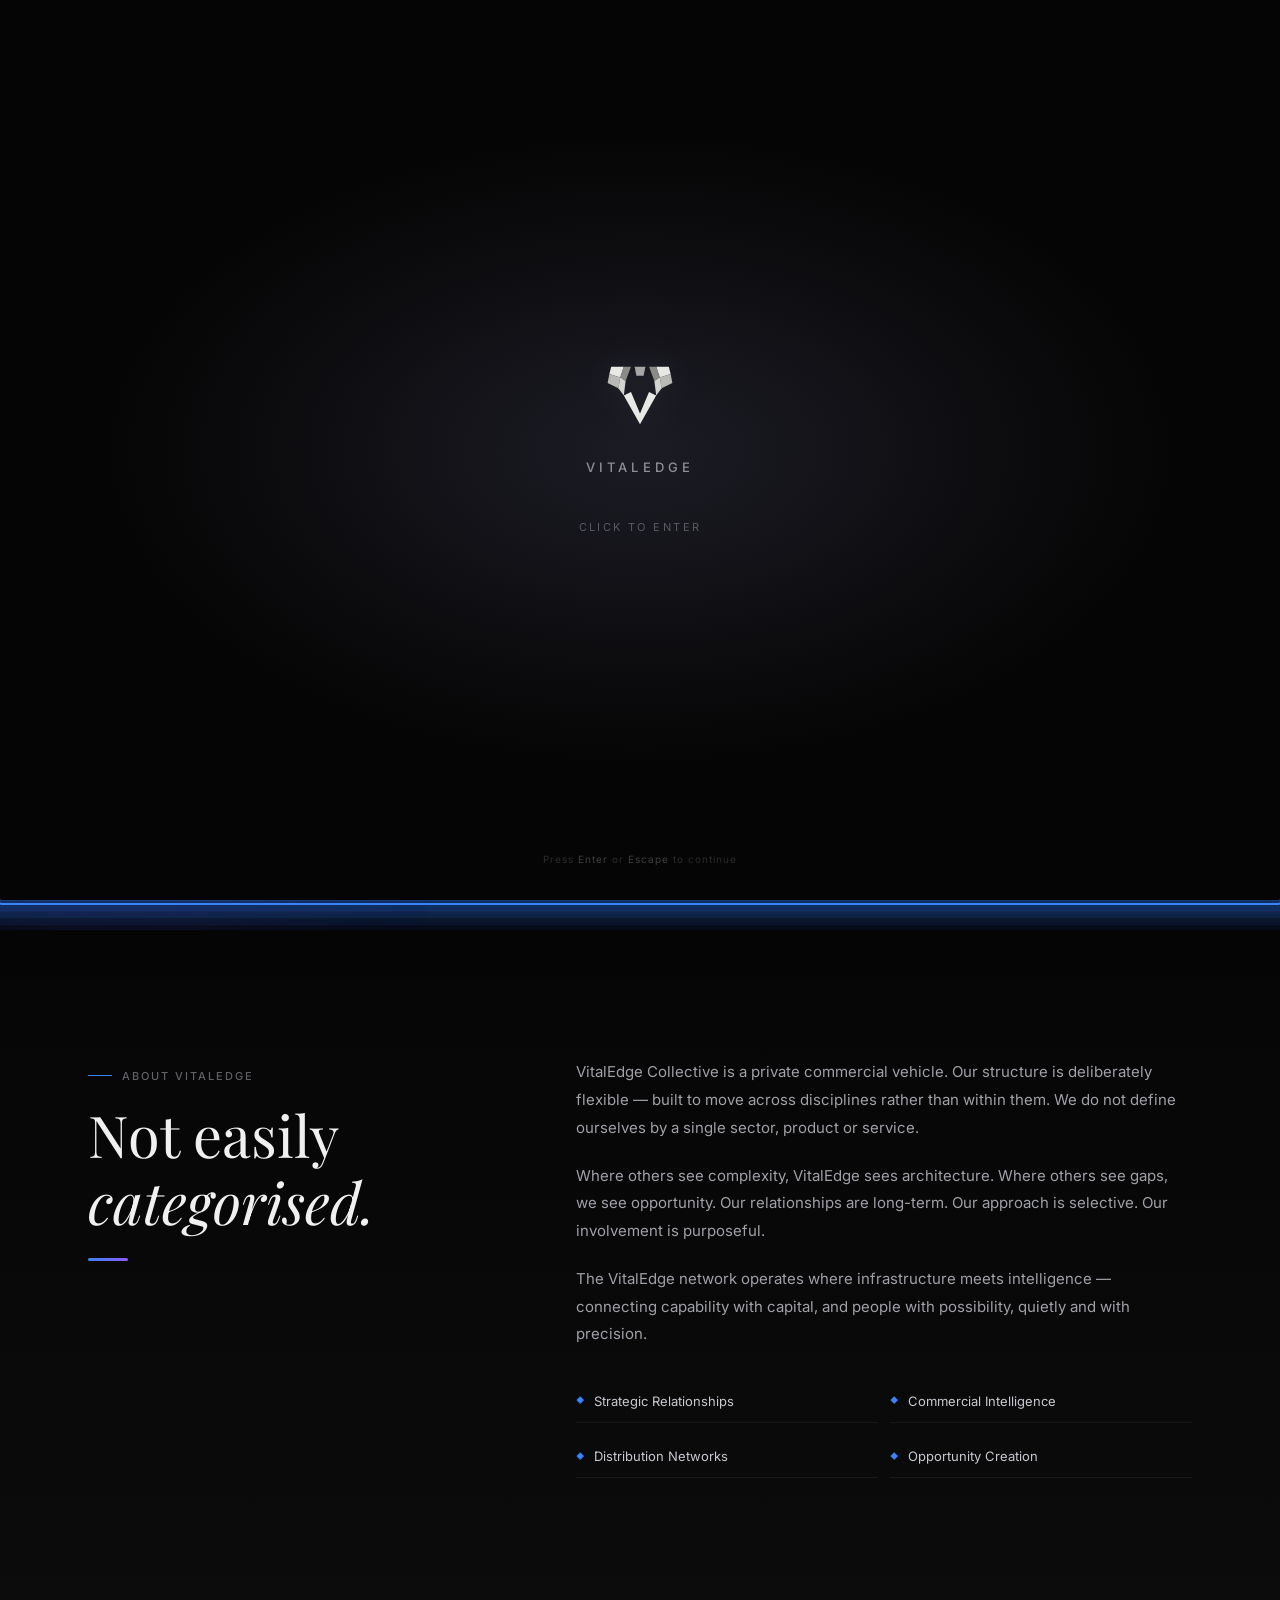
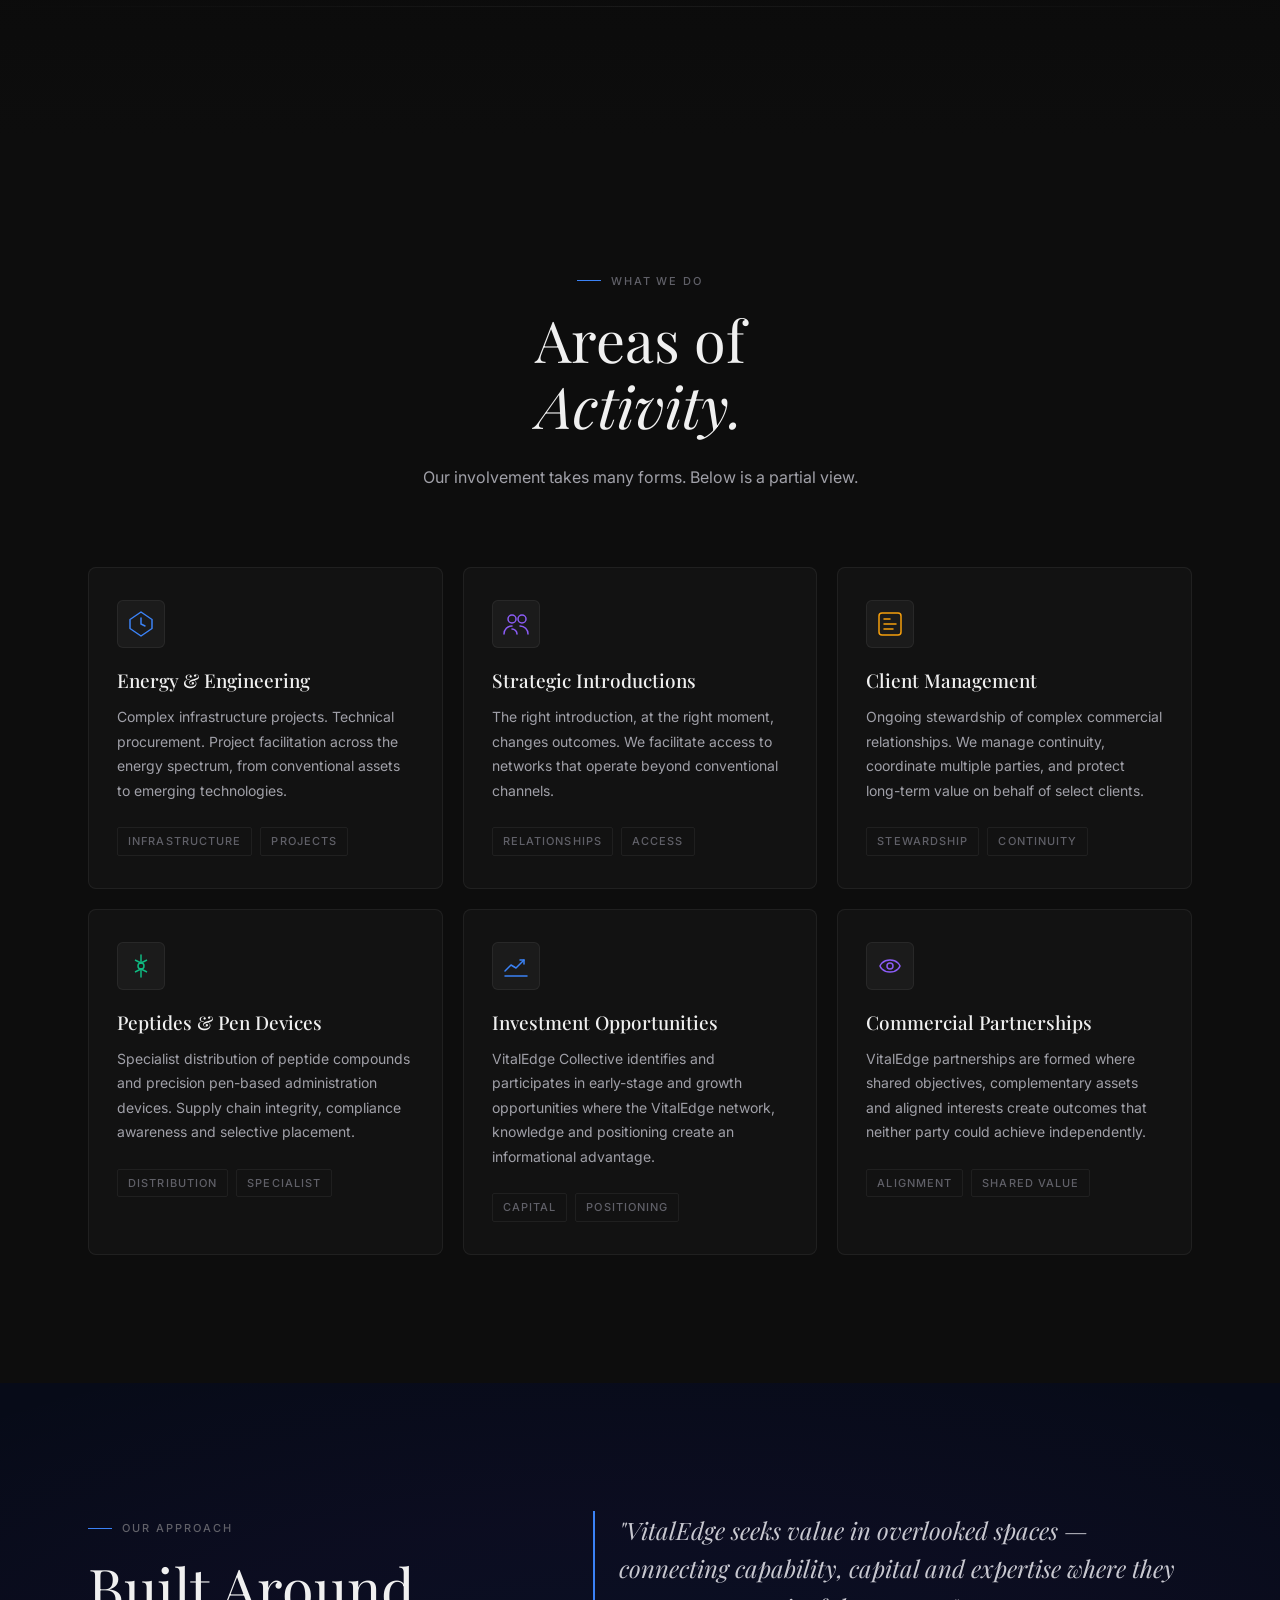
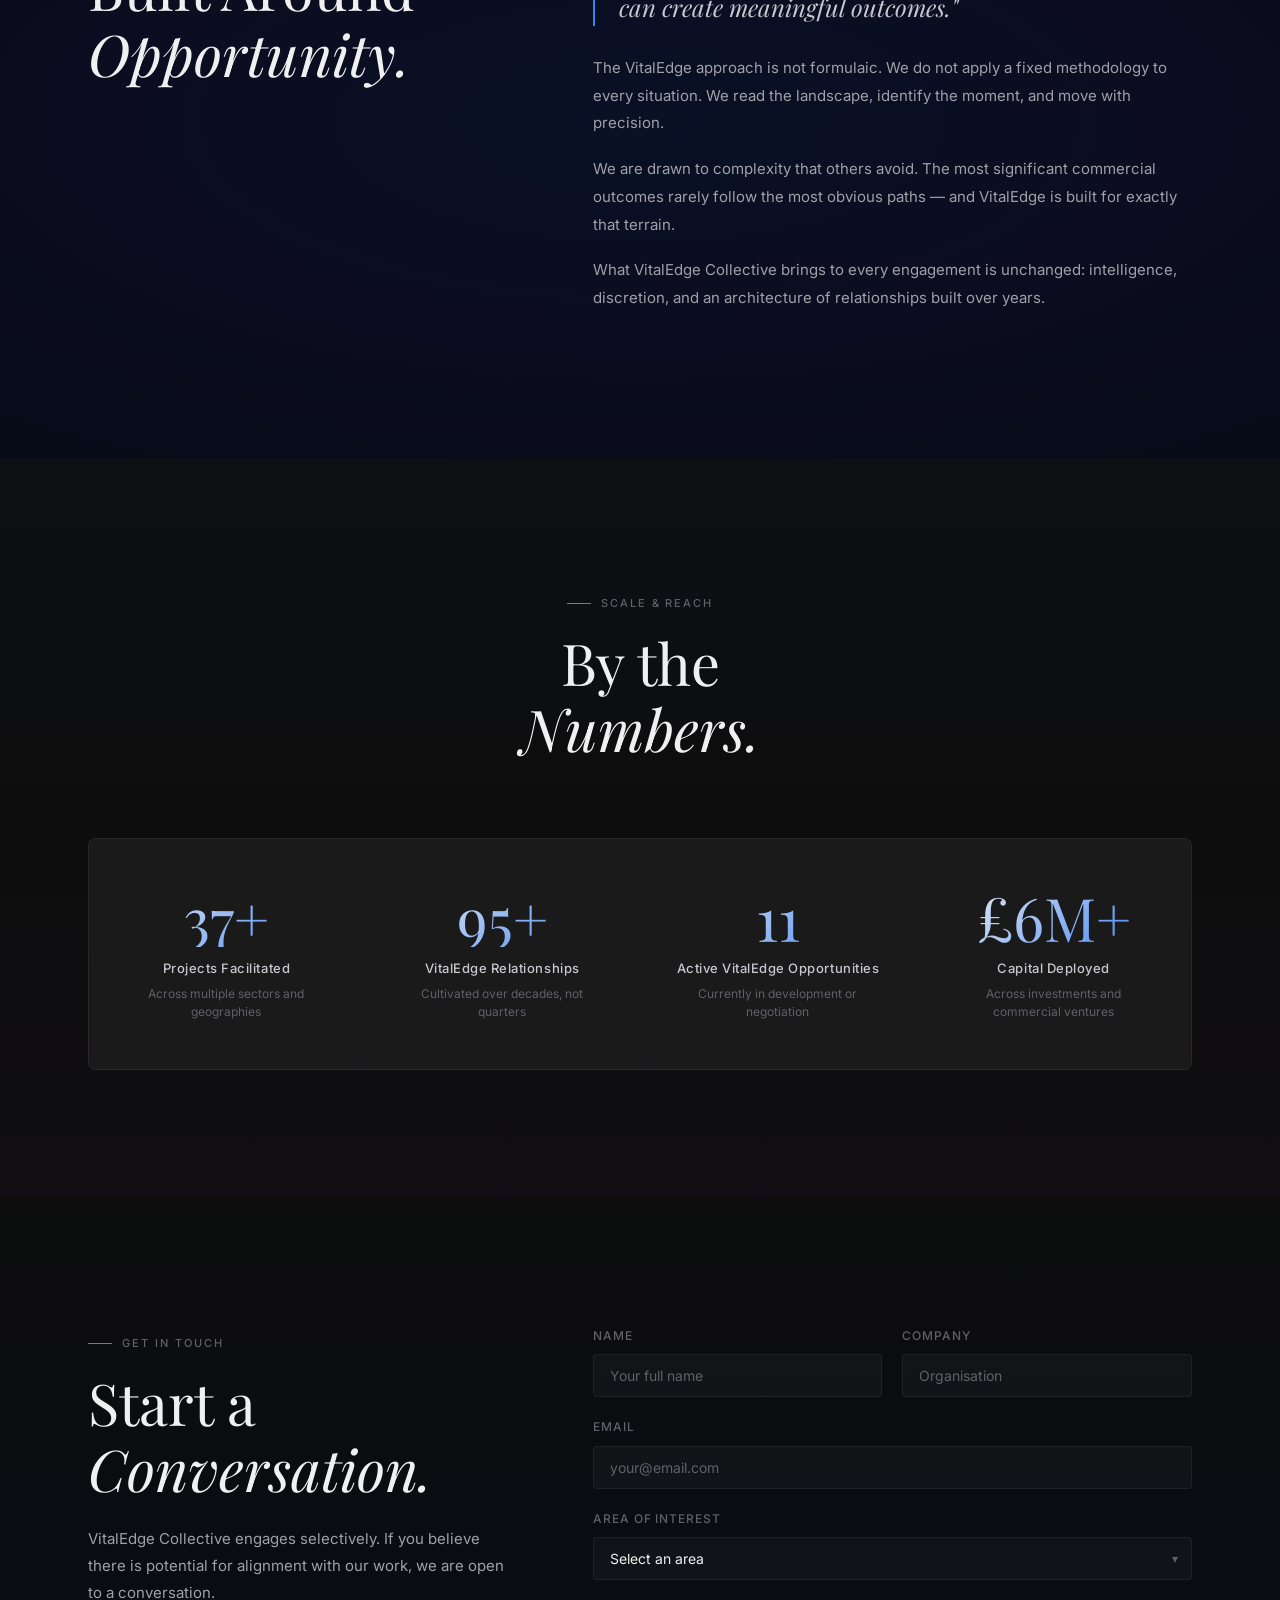
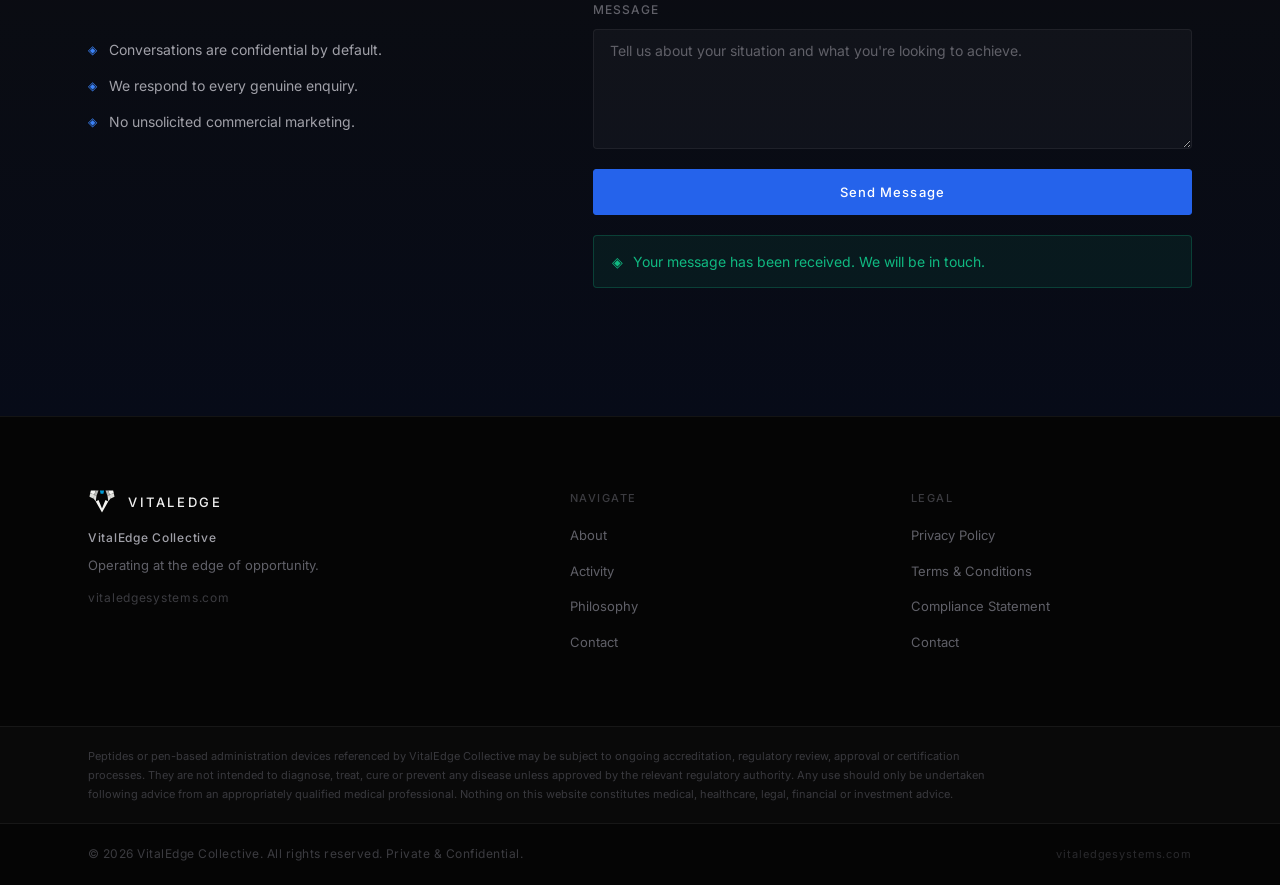
==== commit 44226db5: "Add files via upload" ====
--- a/index.html
+++ b/index.html
@@ -8,7 +8,7 @@
   <meta property="og:title" content="VitalEdge Collective — Operating at the Edge of Opportunity" />
   <meta property="og:description" content="VitalEdge Collective is a private commercial vehicle operating across multiple sectors. Engineering. Relationships. Distribution. Investment." />
   <meta property="og:type" content="website" />
-  <meta property="og:url" content="https://vitaledge.com" />
+  <meta property="og:url" content="https://vitaledgesystems.com" />
   <title>VitalEdge Collective</title>
   <link rel="stylesheet" href="styles.css" />
   <link rel="preconnect" href="https://fonts.googleapis.com" />
@@ -16,6 +16,34 @@
   <link href="https://fonts.googleapis.com/css2?family=Inter:wght@300;400;500;600&family=Playfair+Display:ital,wght@0,400;0,500;1,400&display=swap" rel="stylesheet" />
 </head>
 <body>
+
+  <!-- ============================================================
+       INTRO OVERLAY
+       To disable the intro permanently, set INTRO_ENABLED = false
+       in script.js (search for "INTRO_ENABLED").
+  ============================================================ -->
+  <div class="intro" id="introOverlay" role="dialog" aria-modal="true" aria-label="Welcome to VitalEdge — click to enter" tabindex="0">
+    <div class="intro__inner" aria-hidden="true">
+      <!-- Monochrome VitalEdge logo mark -->
+      <div class="intro__logo">
+        <svg xmlns="http://www.w3.org/2000/svg" viewBox="0 0 80 72" width="72" height="65" aria-hidden="true" focusable="false">
+          <polygon points="8,4 22,4 18,16 6,12"      fill="#e8e8e4"/>
+          <polygon points="22,4 30,4 24,20 18,16"    fill="#8a8a87"/>
+          <polygon points="6,12 18,16 16,28 4,22"    fill="#b8b8b5"/>
+          <polygon points="18,16 24,20 22,36 16,28"  fill="#e8e8e4" opacity="0.9"/>
+          <polygon points="72,4 58,4 62,16 74,12"    fill="#e8e8e4"/>
+          <polygon points="58,4 50,4 56,20 62,16"    fill="#8a8a87"/>
+          <polygon points="74,12 62,16 64,28 76,22"  fill="#b8b8b5"/>
+          <polygon points="62,16 56,20 58,36 64,28"  fill="#e8e8e4" opacity="0.9"/>
+          <polygon points="22,36 40,68 58,36 50,32 40,56 30,32" fill="#e8e8e4"/>
+          <polygon points="34,4 46,4 44,14 36,14"    fill="#c0c0c0" opacity="0.85"/>
+        </svg>
+      </div>
+      <p class="intro__wordmark">VITALEDGE</p>
+      <p class="intro__cta">Click to Enter</p>
+    </div>
+    <p class="intro__skip">Press <kbd>Enter</kbd> or <kbd>Escape</kbd> to continue</p>
+  </div>
 
   <!-- ============================================================
        NAVIGATION
@@ -41,7 +69,12 @@
       <button class="nav__toggle" id="navToggle" aria-label="Toggle menu" aria-expanded="false">
         <span></span><span></span><span></span>
       </button>
+      <!-- Mobile menu backdrop — tap outside to close -->
+      <div class="nav__backdrop" id="navBackdrop" aria-hidden="true"></div>
+
       <ul class="nav__links" id="navLinks" role="list">
+        <!-- Close button — visible only on mobile -->
+        <button class="nav__close" id="navClose" aria-label="Close menu">&#x2715;</button>
         <li><a href="#about" class="nav__link">About</a></li>
         <li><a href="#activity" class="nav__link">Activity</a></li>
         <li><a href="#philosophy" class="nav__link">Philosophy</a></li>
@@ -490,7 +523,7 @@
             <p class="footer__brand-name">VitalEdge Collective</p>
             <p class="footer__tagline">Operating at the edge of opportunity.</p>
             <p class="footer__domain">
-              <a href="https://vitaledge.com" target="_blank" rel="noopener">vitaledge.com</a>
+              <a href="https://vitaledgesystems.com" target="_blank" rel="noopener">vitaledgesystems.com</a>
             </p>
           </div>
 
@@ -541,7 +574,7 @@
           &copy; <span id="year"></span> VitalEdge Collective. All rights reserved. Private &amp; Confidential.
         </p>
         <p class="footer__legal-note">
-          vitaledge.com
+          vitaledgesystems.com
         </p>
       </div>
     </div>
--- a/styles.css
+++ b/styles.css
@@ -226,37 +226,75 @@
 .btn.loading .btn__loader { display: block; }
 
 /* ── Navigation ───────────────────────────────────────────── */
+/*
+ * ── Navigation bar ────────────────────────────────────────────
+ *
+ * IMPORTANT: backdrop-filter is intentionally applied via ::before
+ * rather than directly on .nav. Applying backdrop-filter (or filter,
+ * transform, perspective, will-change: transform) to an element
+ * creates a new CSS containing block, which breaks position:fixed on
+ * any child — the child becomes fixed relative to that element instead
+ * of the viewport. The mobile overlay (.nav__links) is position:fixed
+ * and must remain relative to the viewport, so the frosted-glass effect
+ * lives on a decorative pseudo-element that has no children of its own.
+ */
 .nav {
   position: fixed;
   top: 0;
   left: 0;
   right: 0;
   z-index: 100;
-  padding: 20px 0;
-  transition: background var(--t-med), backdrop-filter var(--t-med), padding var(--t-med), border-color var(--t-med);
+  padding: 22px 0;
+  transition: padding var(--t-med), border-color var(--t-med);
   border-bottom: 1px solid transparent;
+}
+
+/* Frosted-glass background lives here — pseudo-element has no children
+   so it cannot interfere with the fixed-position mobile overlay. */
+.nav::before {
+  content: '';
+  position: absolute;
+  inset: 0;
+  z-index: -1;
+  background: transparent;
+  backdrop-filter: none;
+  -webkit-backdrop-filter: none;
+  transition: background var(--t-med), backdrop-filter var(--t-med), -webkit-backdrop-filter var(--t-med);
 }
 .nav.scrolled {
   padding: 14px 0;
+  border-bottom-color: var(--border);
+}
+.nav.scrolled::before {
   background: rgba(5,5,5,0.85);
   backdrop-filter: blur(20px) saturate(1.4);
   -webkit-backdrop-filter: blur(20px) saturate(1.4);
-  border-bottom-color: var(--border);
-}
-
+}
+
+/*
+ * ── Nav inner layout ──────────────────────────────────────────
+ * Desktop: logo left, links right, generous gap so neither feels crowded.
+ * The logo has flex:0 0 auto so it claims its natural width and no more;
+ * a minimum gap ensures breathing room at every viewport width.
+ */
 .nav__inner {
   display: flex;
   align-items: center;
   justify-content: space-between;
+  gap: 48px;           /* minimum space between logo and nav links */
   max-width: var(--container-w);
   margin-inline: auto;
   padding-inline: var(--gutter);
 }
 
+/* Logo: fixed natural width, extra right padding creates a visual
+   separation zone between the brand mark and the nav links. */
 .nav__logo {
   display: flex;
   align-items: center;
-  gap: 10px;
+  gap: 12px;
+  flex: 0 0 auto;       /* never compress or stretch the logo */
+  padding-right: 16px;  /* extra breathing room between logo and links */
   text-decoration: none;
   transition: opacity var(--t-fast);
 }
@@ -329,6 +367,8 @@
   border: none;
   cursor: pointer;
   padding: 4px;
+  position: relative;
+  z-index: 101; /* always above the menu overlay */
 }
 .nav__toggle span {
   display: block;
@@ -336,6 +376,40 @@
   height: 1px;
   background: var(--text-primary);
   transition: all var(--t-med) var(--ease);
+}
+
+/* Mobile menu backdrop (tap-outside target) */
+.nav__backdrop {
+  display: none;
+  position: fixed;
+  inset: 0;
+  z-index: 98;
+  background: transparent;
+}
+.nav__backdrop.is-open { display: block; }
+
+/* Mobile menu close button */
+.nav__close {
+  display: none;
+  position: absolute;
+  top: 20px;
+  right: 20px;
+  background: none;
+  border: 1px solid var(--border-hover);
+  border-radius: 3px;
+  color: var(--text-secondary);
+  font-size: 18px;
+  line-height: 1;
+  width: 40px;
+  height: 40px;
+  cursor: pointer;
+  align-items: center;
+  justify-content: center;
+  transition: color var(--t-fast), border-color var(--t-fast);
+}
+.nav__close:hover {
+  color: var(--text-primary);
+  border-color: var(--text-muted);
 }
 
 /* ── Hero ─────────────────────────────────────────────────── */
@@ -967,6 +1041,112 @@
   letter-spacing: 0.08em;
 }
 
+/* ── Intro Overlay ────────────────────────────────────────── */
+/*
+ * Full-screen "click to enter" intro screen.
+ * Controlled by JavaScript — set INTRO_ENABLED = false in script.js to disable.
+ */
+.intro {
+  position: fixed;
+  inset: 0;
+  z-index: 9999;
+  background: #050505;
+  display: flex;
+  flex-direction: column;
+  align-items: center;
+  justify-content: center;
+  cursor: pointer;
+  /* Fade-out transition */
+  opacity: 1;
+  transition: opacity 0.9s cubic-bezier(0.16, 1, 0.3, 1);
+  /* Subtle ambient glow behind the logo */
+  background-image: radial-gradient(ellipse 60% 50% at 50% 50%,
+    rgba(30, 30, 40, 0.9) 0%,
+    #050505 70%);
+}
+
+/* Fading out state — added by JS before removing element */
+.intro.is-fading {
+  opacity: 0;
+  pointer-events: none;
+}
+
+/* Hidden state — element removed from view after fade completes */
+.intro.is-hidden {
+  display: none;
+}
+
+/* Centre content wrapper */
+.intro__inner {
+  display: flex;
+  flex-direction: column;
+  align-items: center;
+  gap: 0;
+  user-select: none;
+}
+
+/* Logo mark with pulsing glow animation */
+.intro__logo {
+  margin-bottom: 28px;
+  animation: introPulse 3s ease-in-out infinite;
+  filter: drop-shadow(0 0 18px rgba(200, 200, 210, 0.12));
+}
+
+.intro__wordmark {
+  font-family: var(--font-sans);
+  font-size: 13px;
+  font-weight: 500;
+  letter-spacing: 0.32em;
+  color: rgba(240, 240, 240, 0.55);
+  text-transform: uppercase;
+  margin-bottom: 40px;
+}
+
+.intro__cta {
+  font-family: var(--font-sans);
+  font-size: 11px;
+  font-weight: 400;
+  letter-spacing: 0.22em;
+  text-transform: uppercase;
+  color: rgba(200, 200, 210, 0.38);
+  animation: introCtaPulse 2.5s ease-in-out infinite;
+}
+
+/* Keyboard hint — subtle, bottom of screen */
+.intro__skip {
+  position: absolute;
+  bottom: 32px;
+  left: 50%;
+  transform: translateX(-50%);
+  font-size: 10px;
+  letter-spacing: 0.1em;
+  color: rgba(200, 200, 210, 0.2);
+  white-space: nowrap;
+}
+.intro__skip kbd {
+  font-family: inherit;
+  font-size: inherit;
+  color: rgba(200, 200, 210, 0.3);
+}
+
+/* Pulse: logo breathes gently */
+@keyframes introPulse {
+  0%, 100% {
+    filter: drop-shadow(0 0 12px rgba(200, 200, 210, 0.08));
+    opacity: 0.85;
+  }
+  50% {
+    filter: drop-shadow(0 0 28px rgba(200, 200, 210, 0.22));
+    opacity: 1;
+  }
+}
+
+/* CTA text fades in and out softly */
+@keyframes introCtaPulse {
+  0%, 100% { opacity: 0.4; }
+  50%       { opacity: 0.8; }
+}
+
 /* ── Keyframe Animations ──────────────────────────────────── */
 @keyframes drift1 {
   from { transform: translate(0,0) scale(1); }
@@ -1014,10 +1194,17 @@
 @media (max-width: 768px) {
   /* Nav */
   .nav__toggle { display: flex; }
+
+  /* Full-viewport fixed overlay — always relative to viewport, never document */
   .nav__links {
     position: fixed;
-    top: 0; left: 0; right: 0; bottom: 0;
-    background: rgba(5,5,5,0.97);
+    top: 0;
+    left: 0;
+    right: 0;
+    bottom: 0;
+    width: 100%;
+    height: 100%;
+    background: rgba(5,5,5,0.98);
     backdrop-filter: blur(20px);
     -webkit-backdrop-filter: blur(20px);
     flex-direction: column;
@@ -1027,12 +1214,19 @@
     transform: translateX(100%);
     transition: transform var(--t-med) var(--ease);
     z-index: 99;
+    /* Prevent any parent transform/overflow interference */
+    margin: 0;
+    padding: 0;
+    list-style: none;
   }
   .nav__links.is-open { transform: translateX(0); }
   .nav__link { font-size: 20px; }
   .nav__link--cta { padding: 12px 32px; }
 
-  /* Toggle open state */
+  /* Show close button on mobile */
+  .nav__close { display: flex; }
+
+  /* Toggle open state — hamburger becomes X */
   .nav__toggle.is-open span:nth-child(1) { transform: rotate(45deg) translate(4px, 4px); }
   .nav__toggle.is-open span:nth-child(2) { opacity: 0; }
   .nav__toggle.is-open span:nth-child(3) { transform: rotate(-45deg) translate(4px, -4px); }
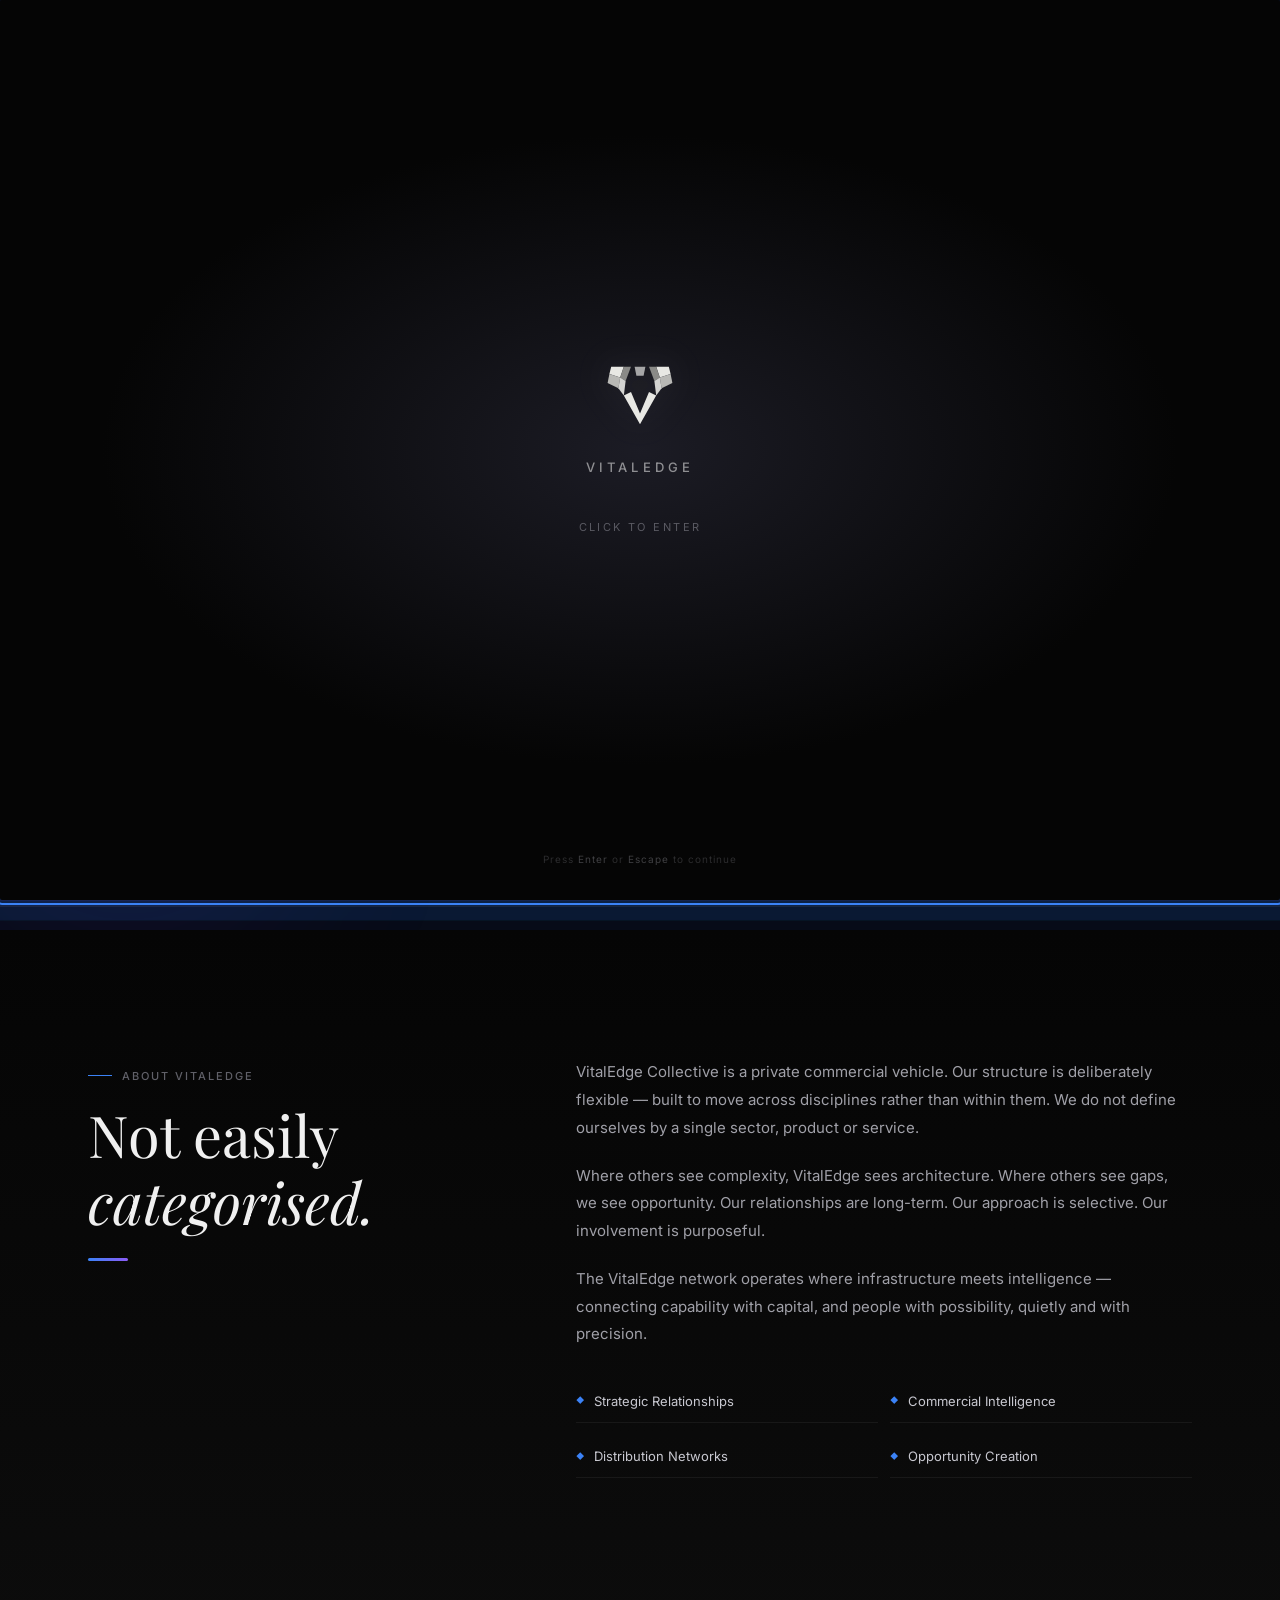
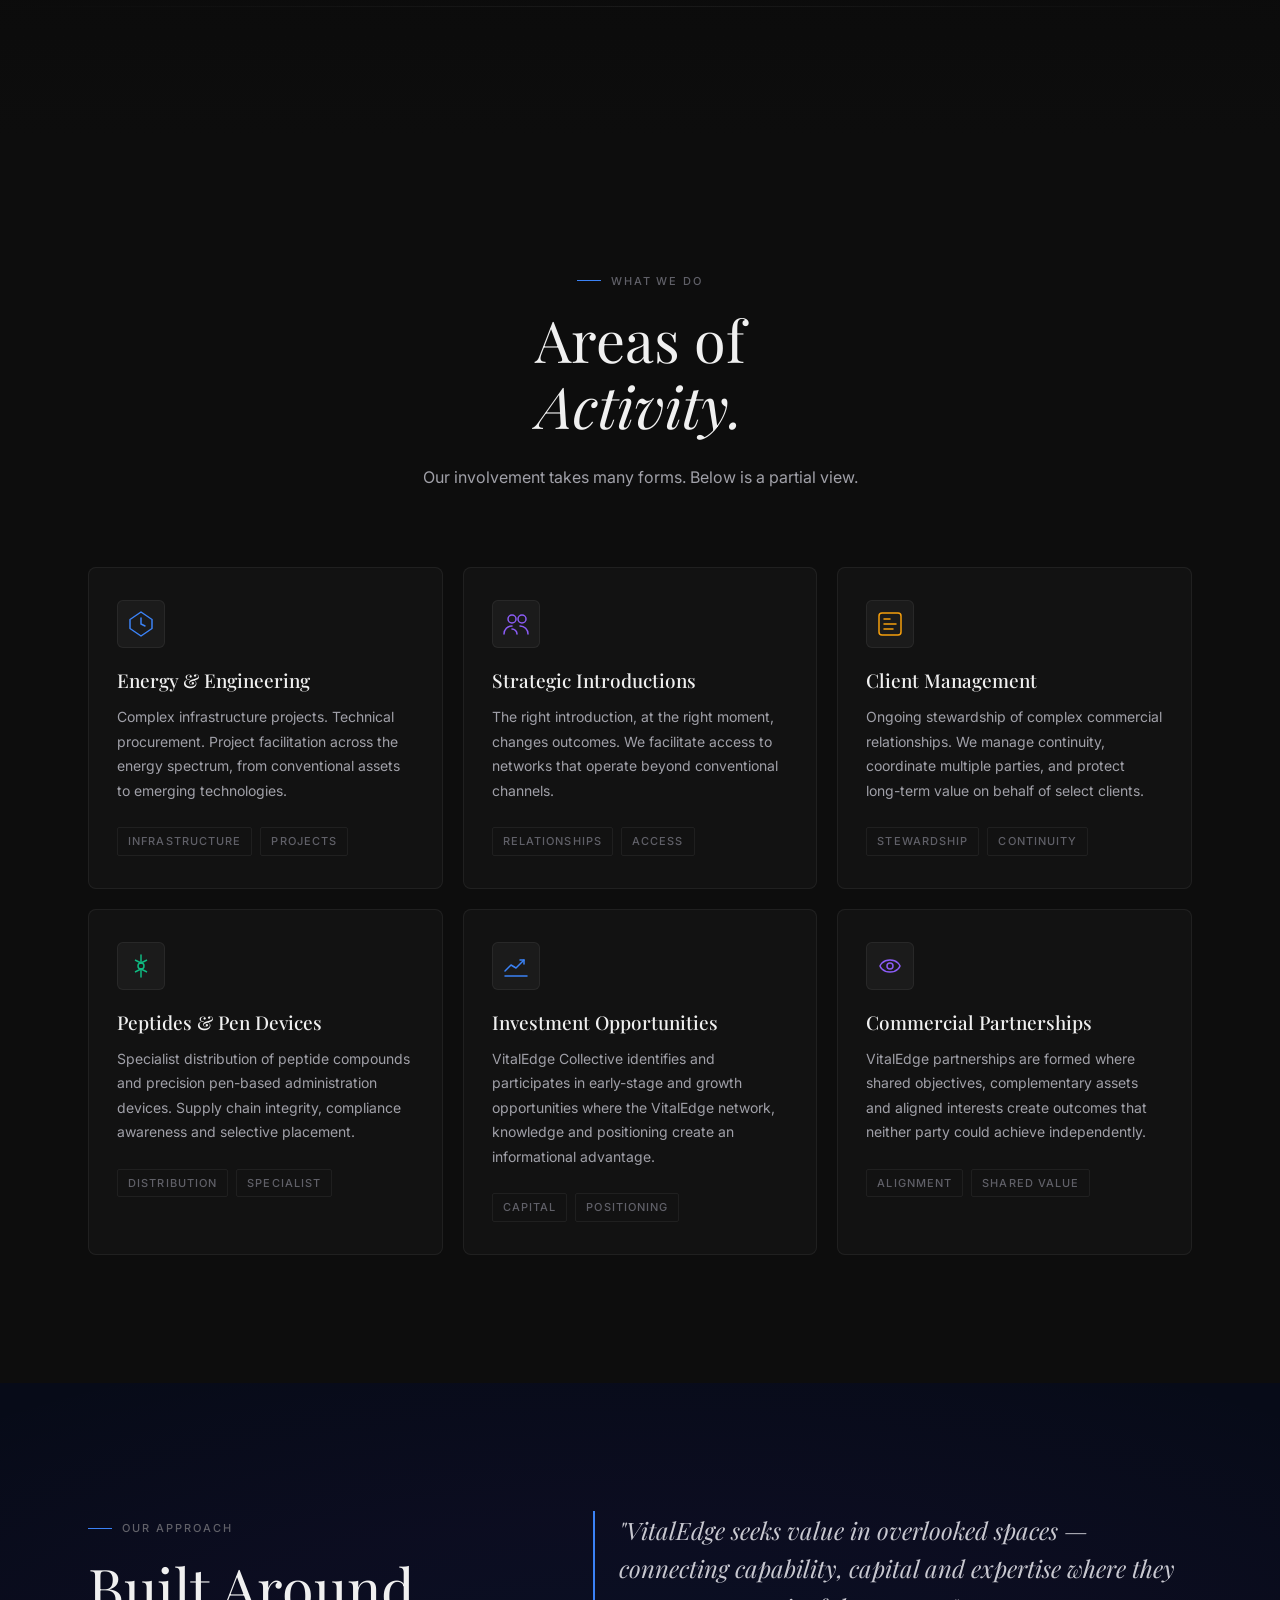
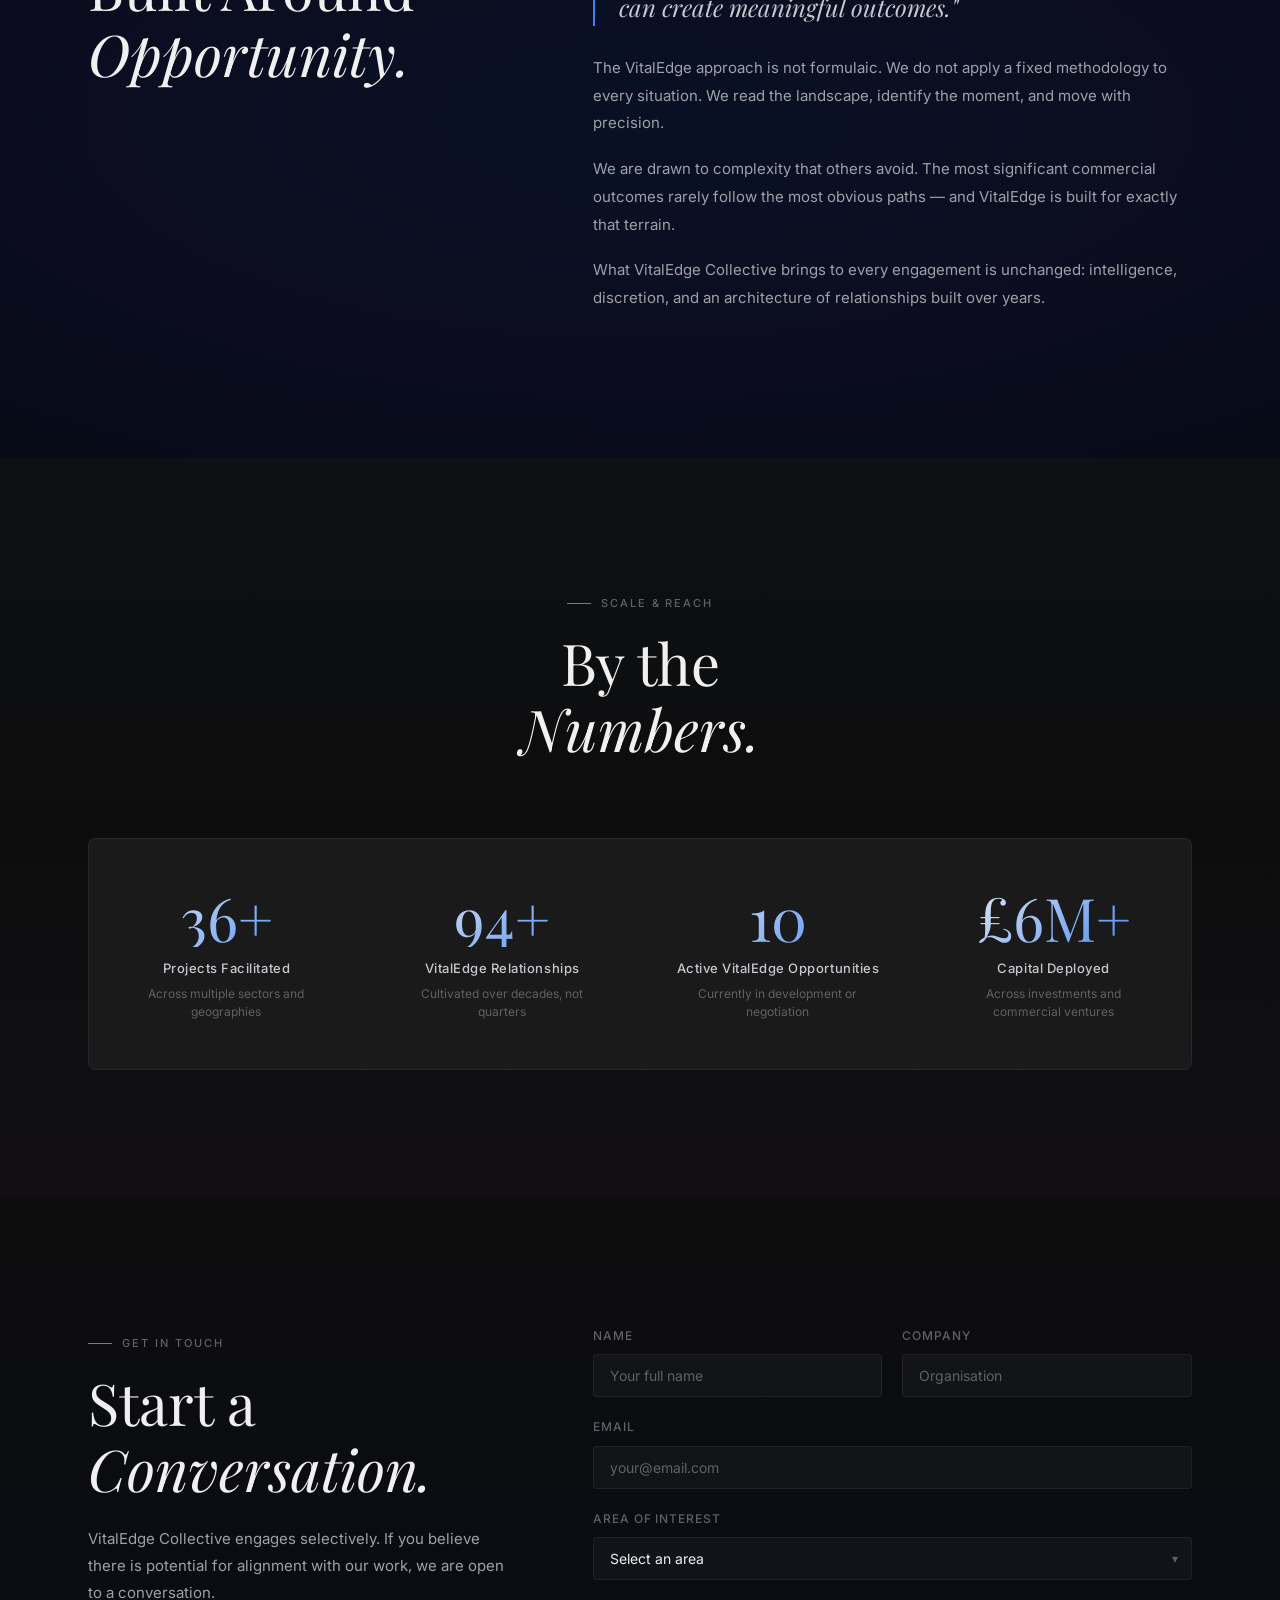
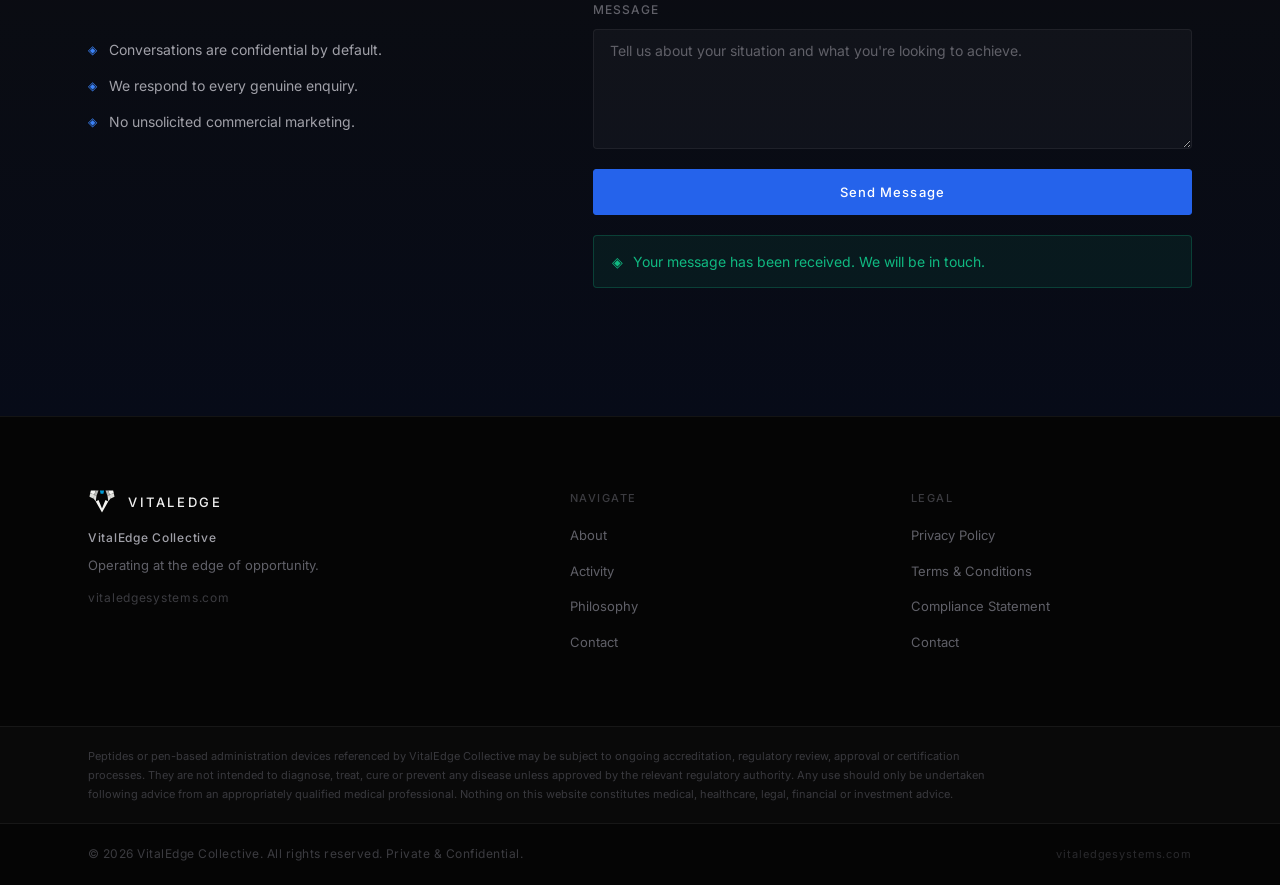
==== commit 6a21b81d: "Add files via upload" ====
--- a/index.html
+++ b/index.html
@@ -72,14 +72,20 @@
       <!-- Mobile menu backdrop — tap outside to close -->
       <div class="nav__backdrop" id="navBackdrop" aria-hidden="true"></div>
 
-      <ul class="nav__links" id="navLinks" role="list">
-        <!-- Close button — visible only on mobile -->
+      <!--
+        nav__panel is the fixed full-screen overlay on mobile.
+        The close button and ul are siblings inside it — both valid children of a div.
+        On desktop this div is display:contents so layout is unchanged.
+      -->
+      <div class="nav__panel" id="navPanel">
         <button class="nav__close" id="navClose" aria-label="Close menu">&#x2715;</button>
-        <li><a href="#about" class="nav__link">About</a></li>
-        <li><a href="#activity" class="nav__link">Activity</a></li>
-        <li><a href="#philosophy" class="nav__link">Philosophy</a></li>
-        <li><a href="#contact" class="nav__link nav__link--cta">Contact</a></li>
-      </ul>
+        <ul class="nav__links" id="navLinks" role="list">
+          <li><a href="#about" class="nav__link">About</a></li>
+          <li><a href="#activity" class="nav__link">Activity</a></li>
+          <li><a href="#philosophy" class="nav__link">Philosophy</a></li>
+          <li><a href="#contact" class="nav__link nav__link--cta">Contact</a></li>
+        </ul>
+      </div>
     </div>
   </nav>
 
--- a/styles.css
+++ b/styles.css
@@ -388,12 +388,9 @@
 }
 .nav__backdrop.is-open { display: block; }
 
-/* Mobile menu close button */
+/* Mobile menu close button — hidden on desktop */
 .nav__close {
   display: none;
-  position: absolute;
-  top: 20px;
-  right: 20px;
   background: none;
   border: 1px solid var(--border-hover);
   border-radius: 3px;
@@ -406,10 +403,16 @@
   align-items: center;
   justify-content: center;
   transition: color var(--t-fast), border-color var(--t-fast);
+  flex-shrink: 0;
 }
 .nav__close:hover {
   color: var(--text-primary);
   border-color: var(--text-muted);
+}
+
+/* nav__panel: on desktop, transparent wrapper so layout is unchanged */
+.nav__panel {
+  display: contents;
 }
 
 /* ── Hero ─────────────────────────────────────────────────── */
@@ -1195,8 +1198,16 @@
   /* Nav */
   .nav__toggle { display: flex; }
 
-  /* Full-viewport fixed overlay — always relative to viewport, never document */
-  .nav__links {
+  /*
+   * nav__panel is the fixed full-screen overlay.
+   * It slides in from the right. The close button and link list
+   * sit inside it as normal block children.
+   */
+  .nav__panel {
+    display: flex;
+    flex-direction: column;
+    align-items: center;
+    justify-content: center;
     position: fixed;
     top: 0;
     left: 0;
@@ -1204,27 +1215,36 @@
     bottom: 0;
     width: 100%;
     height: 100%;
-    background: rgba(5,5,5,0.98);
+    background: rgba(5, 5, 5, 0.98);
     backdrop-filter: blur(20px);
     -webkit-backdrop-filter: blur(20px);
-    flex-direction: column;
-    justify-content: center;
-    align-items: center;
-    gap: 32px;
     transform: translateX(100%);
     transition: transform var(--t-med) var(--ease);
     z-index: 99;
-    /* Prevent any parent transform/overflow interference */
+  }
+  .nav__panel.is-open { transform: translateX(0); }
+
+  /* nav__links is a plain centred list inside the panel */
+  .nav__links {
+    display: flex;
+    flex-direction: column;
+    align-items: center;
+    gap: 32px;
+    list-style: none;
     margin: 0;
     padding: 0;
-    list-style: none;
   }
-  .nav__links.is-open { transform: translateX(0); }
+
   .nav__link { font-size: 20px; }
   .nav__link--cta { padding: 12px 32px; }
 
-  /* Show close button on mobile */
-  .nav__close { display: flex; }
+  /* Close button — positioned top-right inside the panel */
+  .nav__close {
+    display: flex;
+    position: absolute;
+    top: 20px;
+    right: 20px;
+  }
 
   /* Toggle open state — hamburger becomes X */
   .nav__toggle.is-open span:nth-child(1) { transform: rotate(45deg) translate(4px, 4px); }
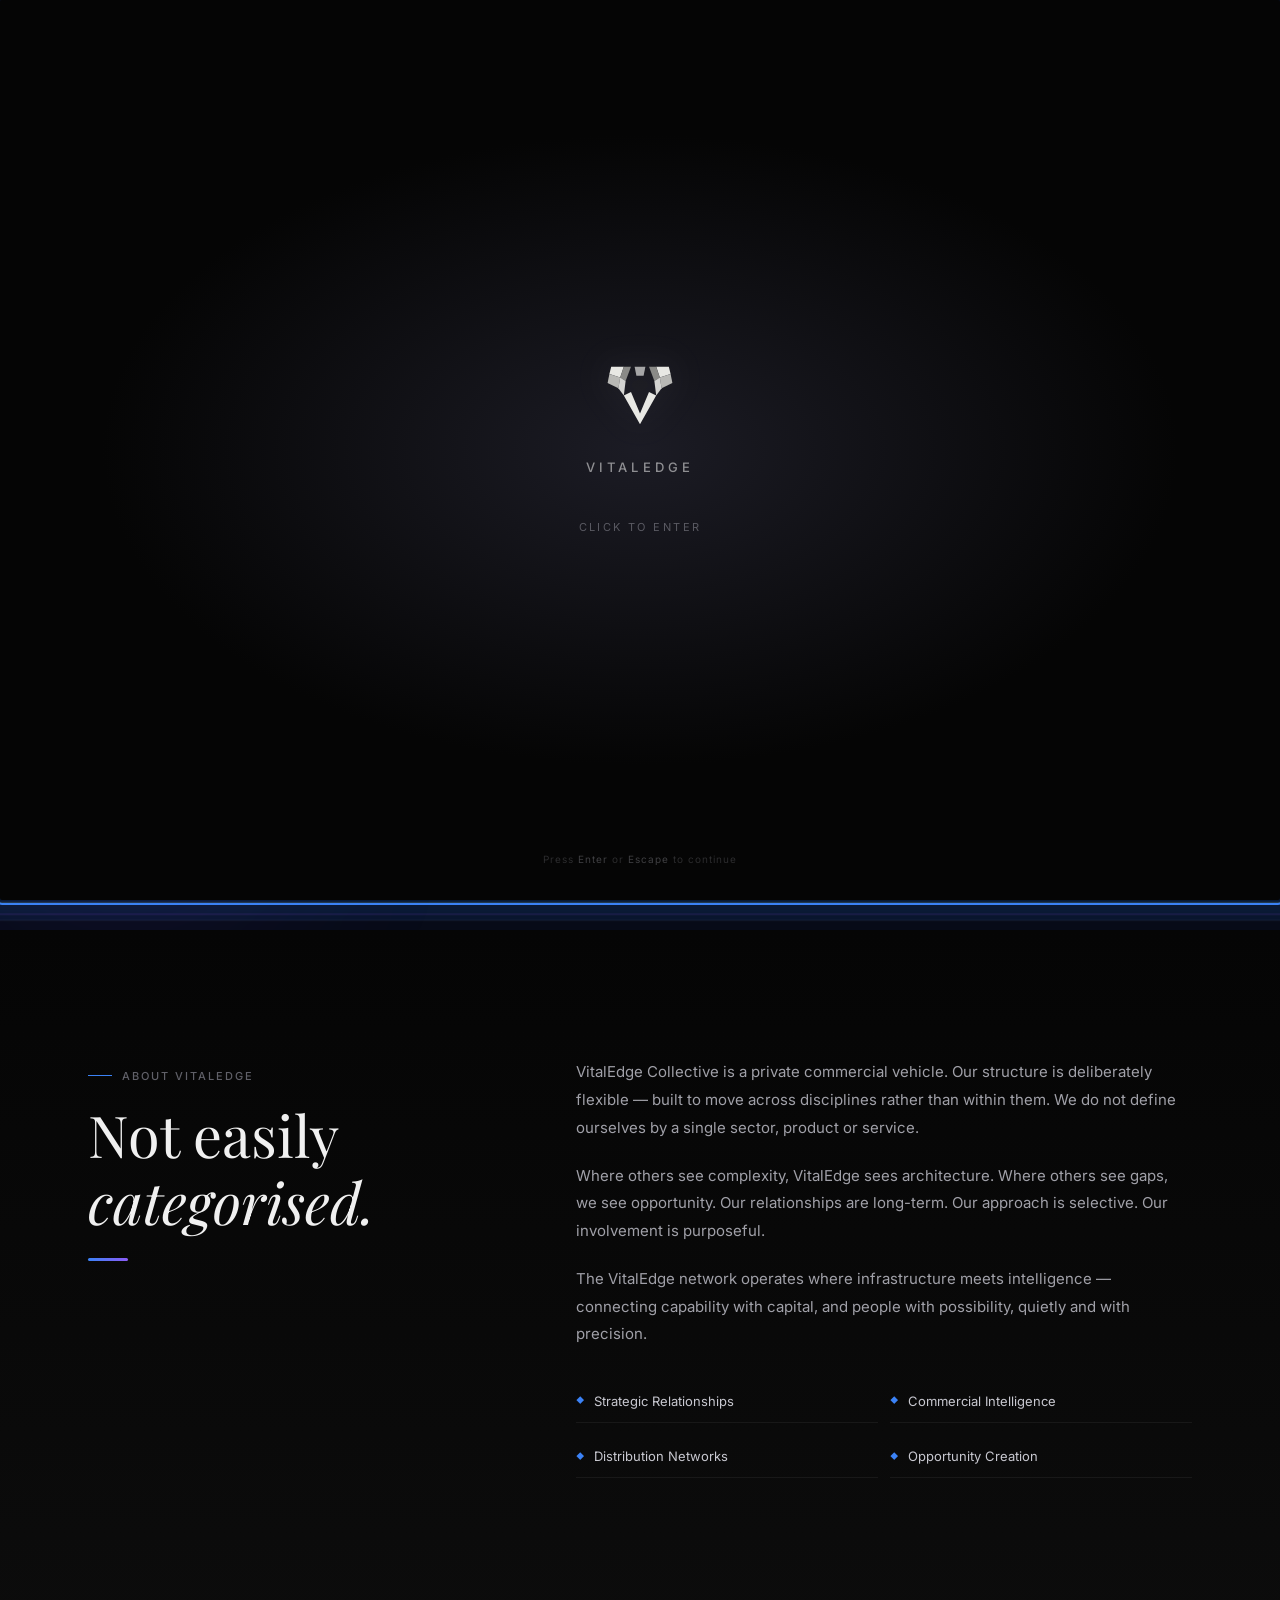
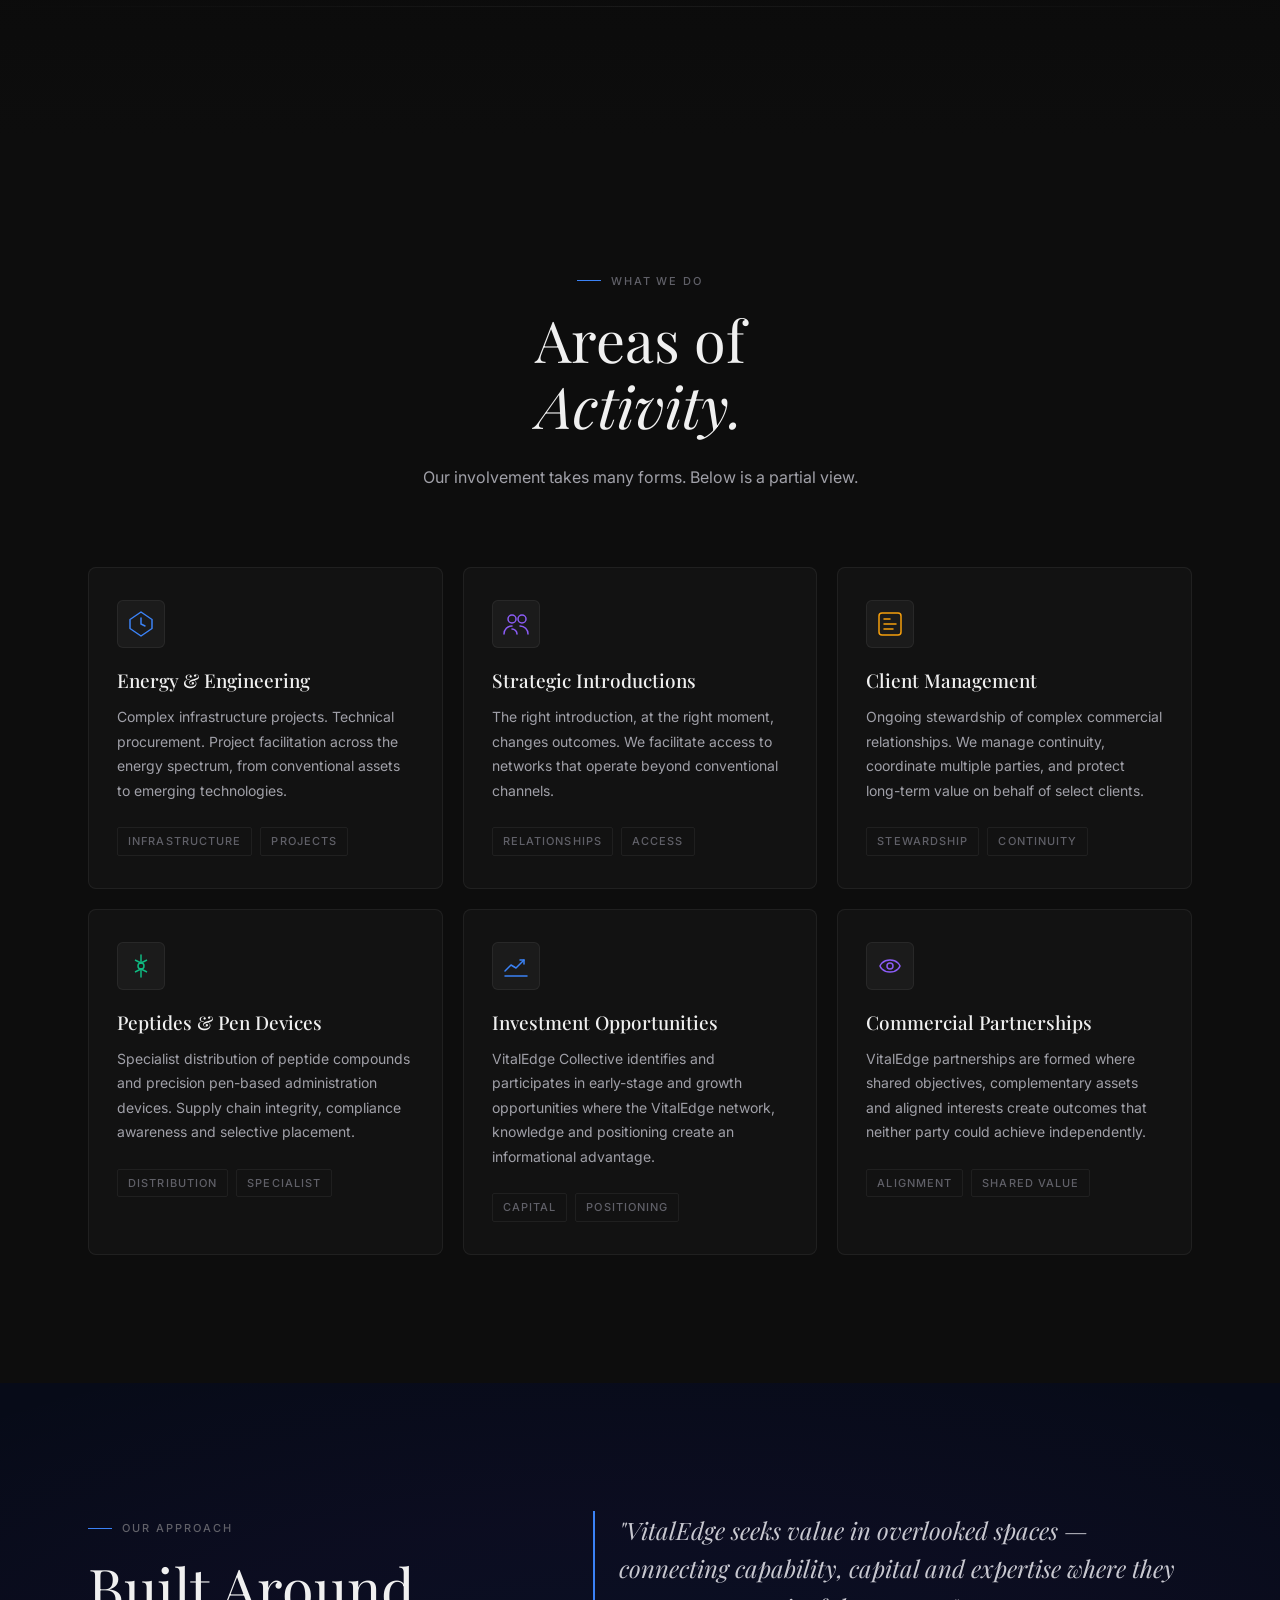
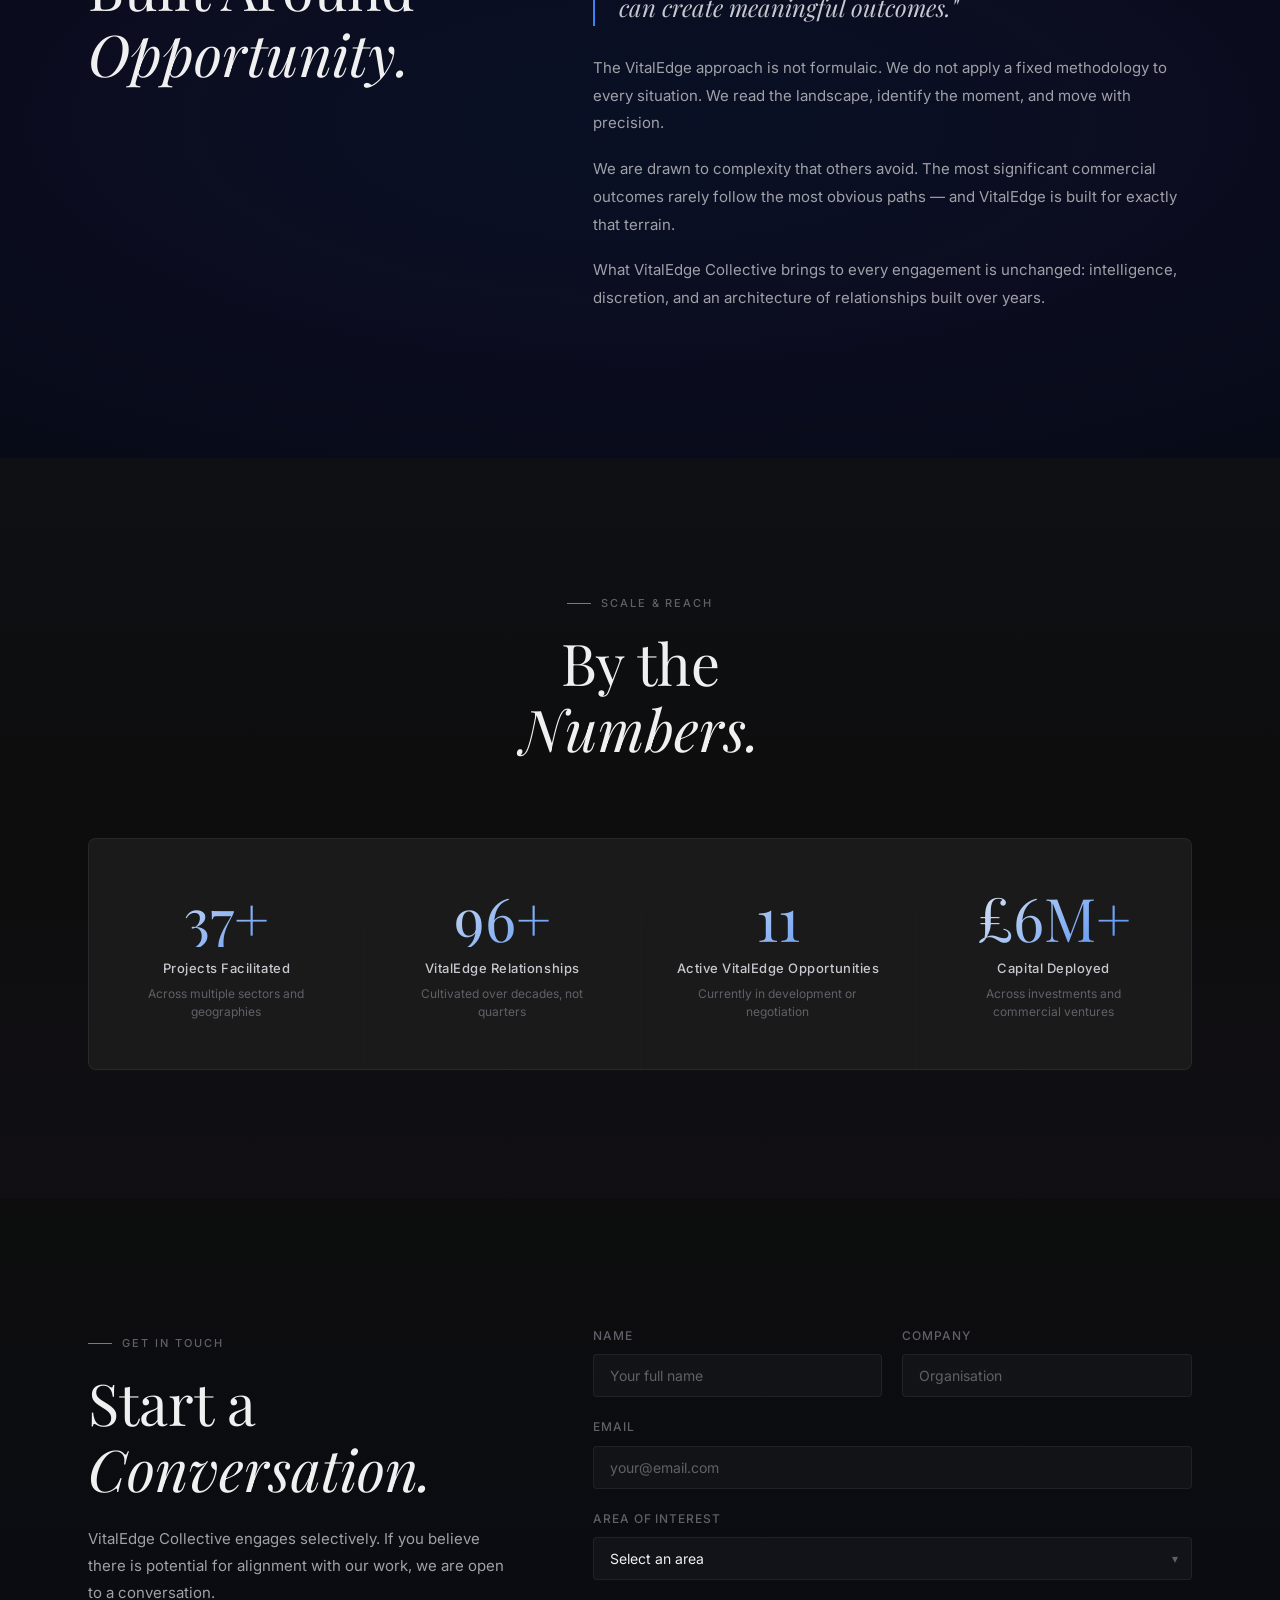
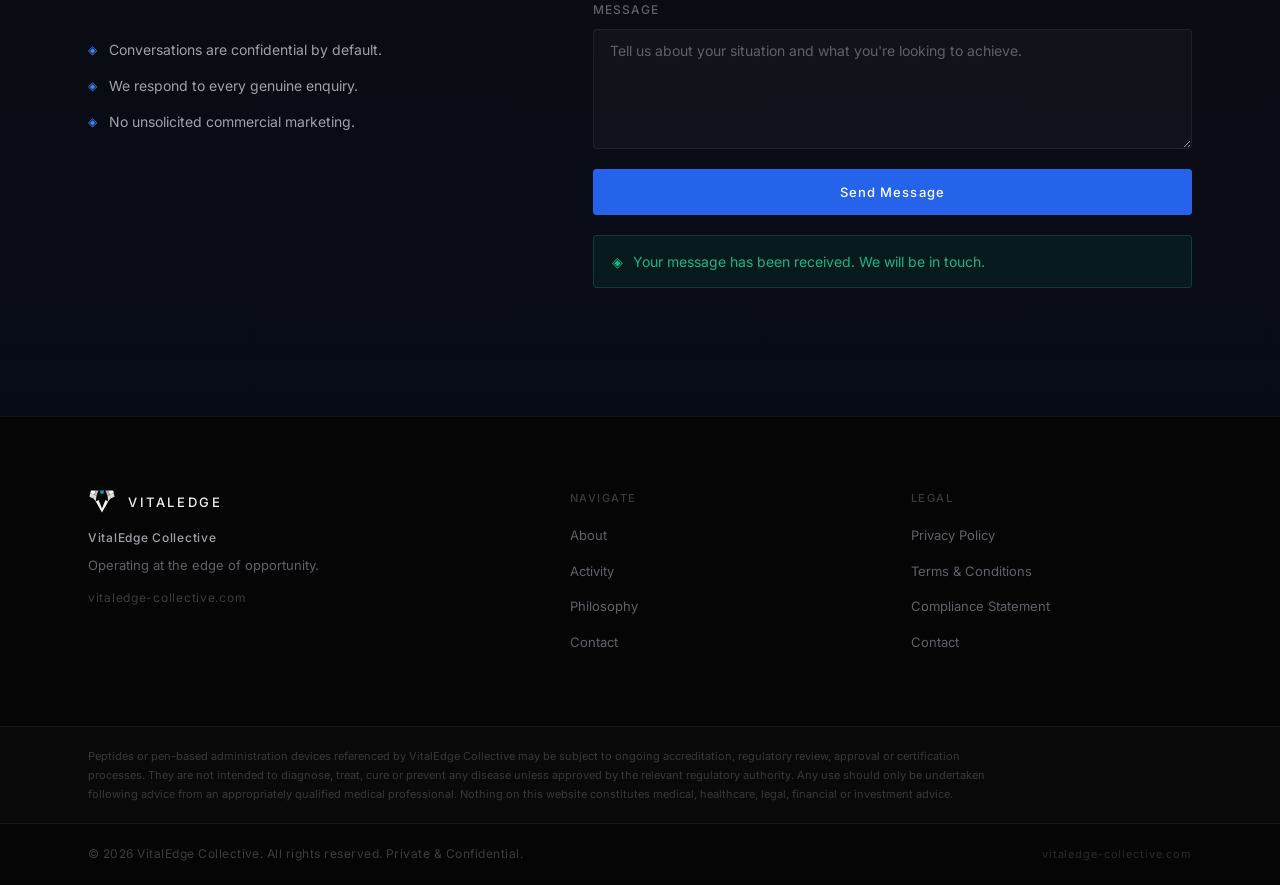
==== commit a0dfb6e0: "Add files via upload" ====
--- a/index.html
+++ b/index.html
@@ -8,7 +8,7 @@
   <meta property="og:title" content="VitalEdge Collective — Operating at the Edge of Opportunity" />
   <meta property="og:description" content="VitalEdge Collective is a private commercial vehicle operating across multiple sectors. Engineering. Relationships. Distribution. Investment." />
   <meta property="og:type" content="website" />
-  <meta property="og:url" content="https://vitaledgesystems.com" />
+  <meta property="og:url" content="https://vitaledge-collective.com" />
   <title>VitalEdge Collective</title>
   <link rel="stylesheet" href="styles.css" />
   <link rel="preconnect" href="https://fonts.googleapis.com" />
@@ -529,7 +529,7 @@
             <p class="footer__brand-name">VitalEdge Collective</p>
             <p class="footer__tagline">Operating at the edge of opportunity.</p>
             <p class="footer__domain">
-              <a href="https://vitaledgesystems.com" target="_blank" rel="noopener">vitaledgesystems.com</a>
+              <a href="https://vitaledge-collective.com" target="_blank" rel="noopener">vitaledge-collective.com</a>
             </p>
           </div>
 
@@ -580,7 +580,7 @@
           &copy; <span id="year"></span> VitalEdge Collective. All rights reserved. Private &amp; Confidential.
         </p>
         <p class="footer__legal-note">
-          vitaledgesystems.com
+          vitaledge-collective.com
         </p>
       </div>
     </div>
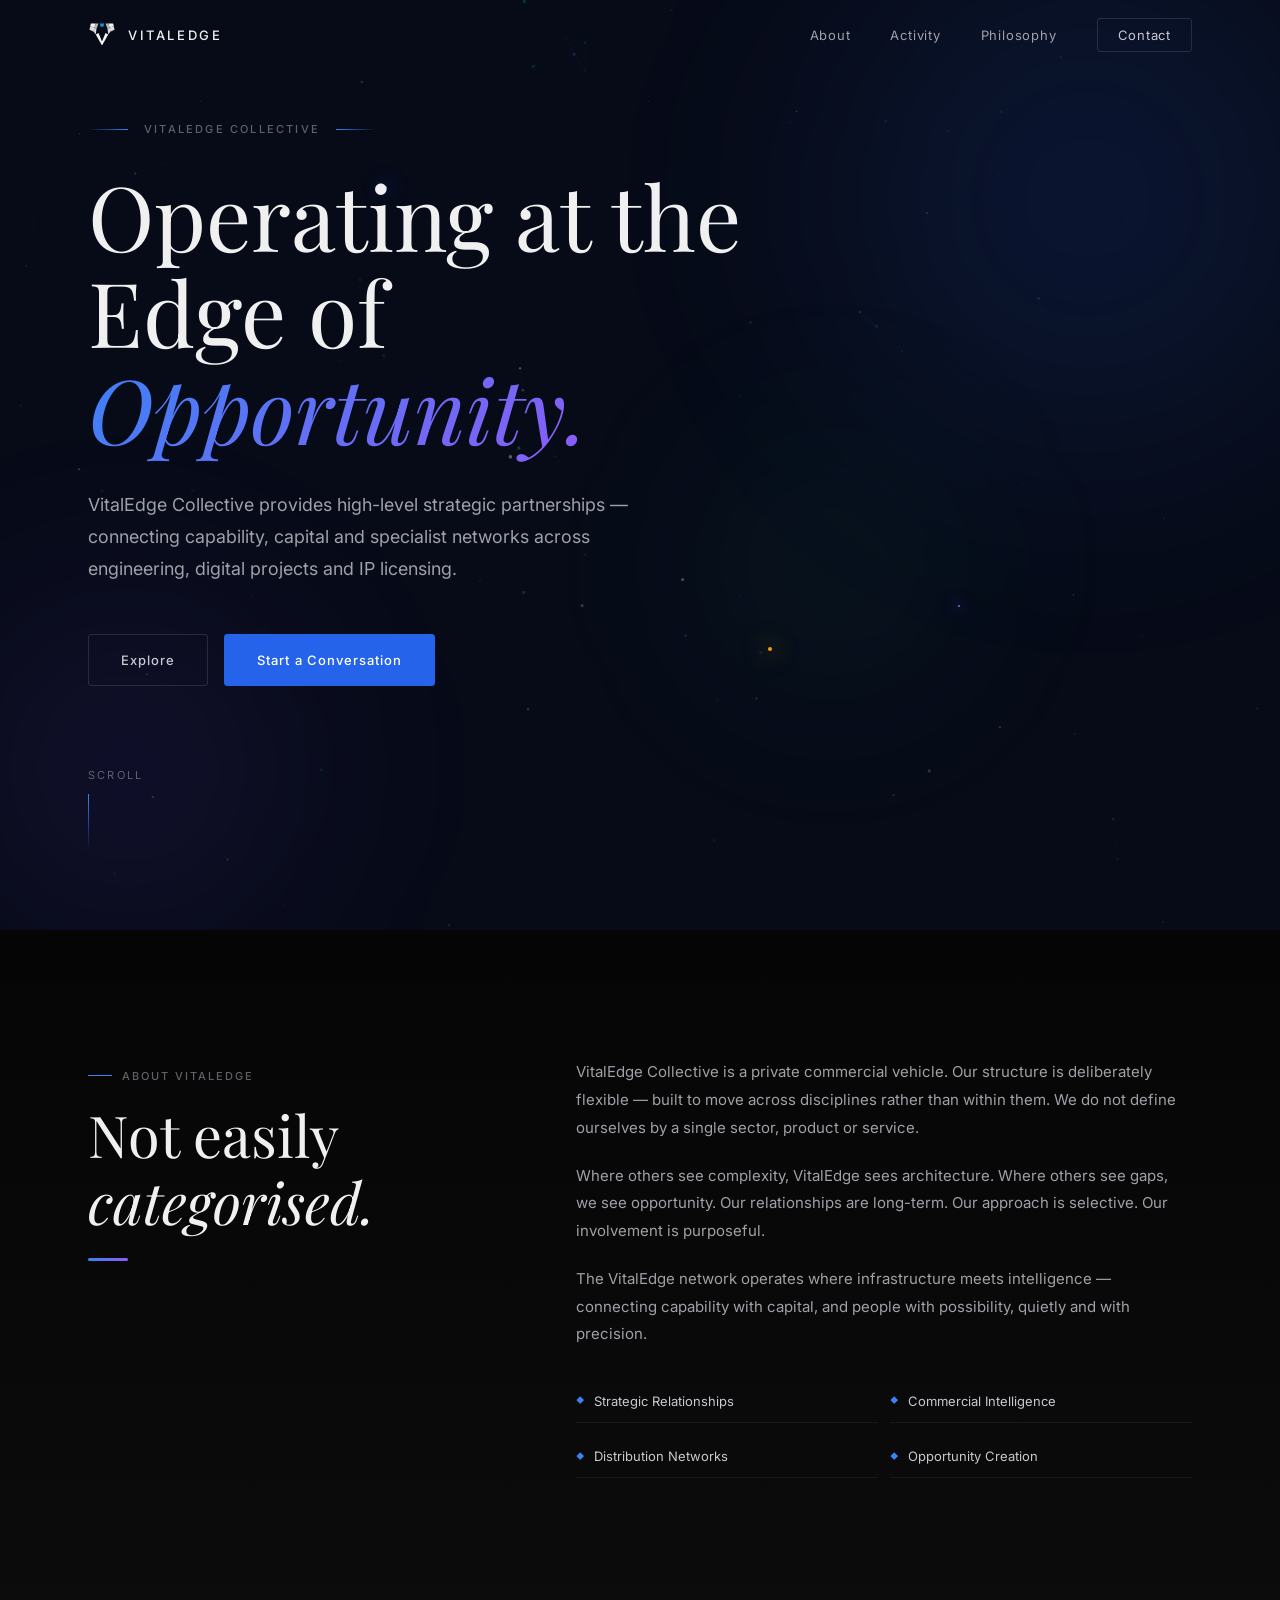
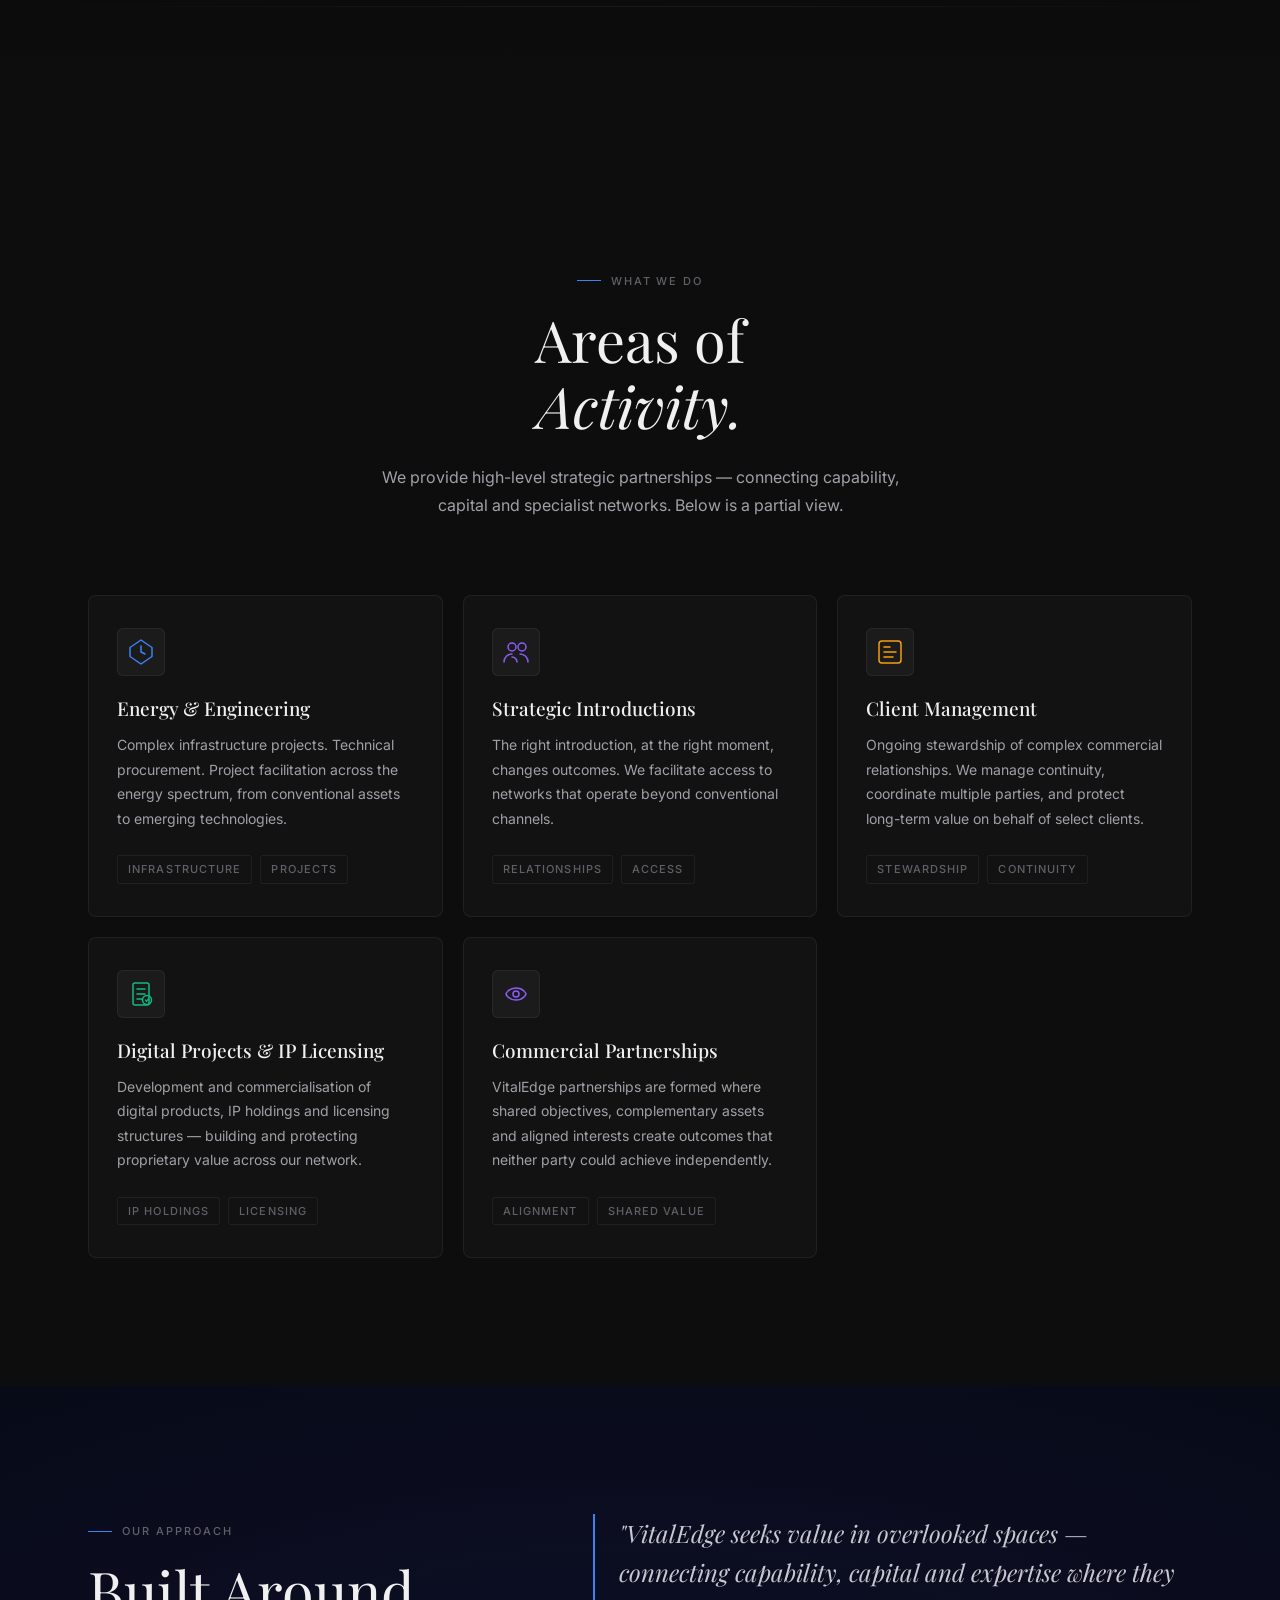
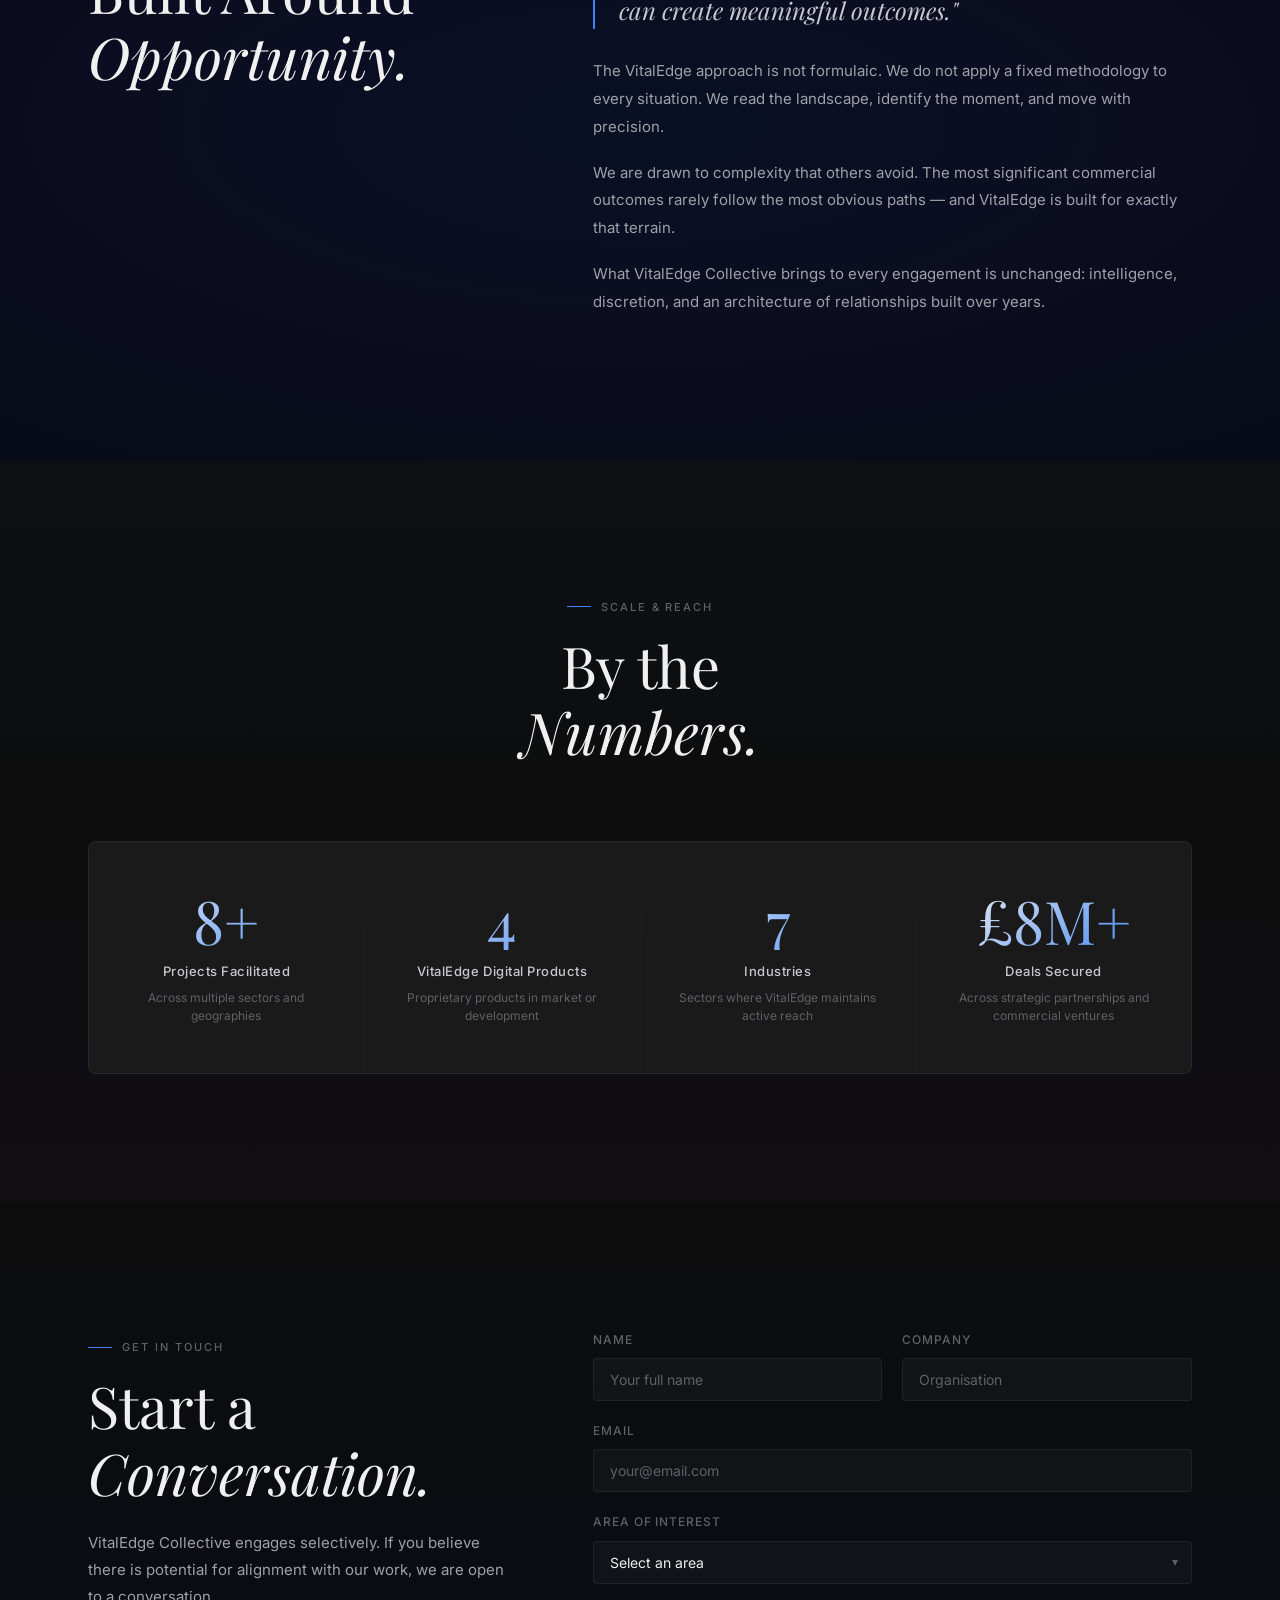
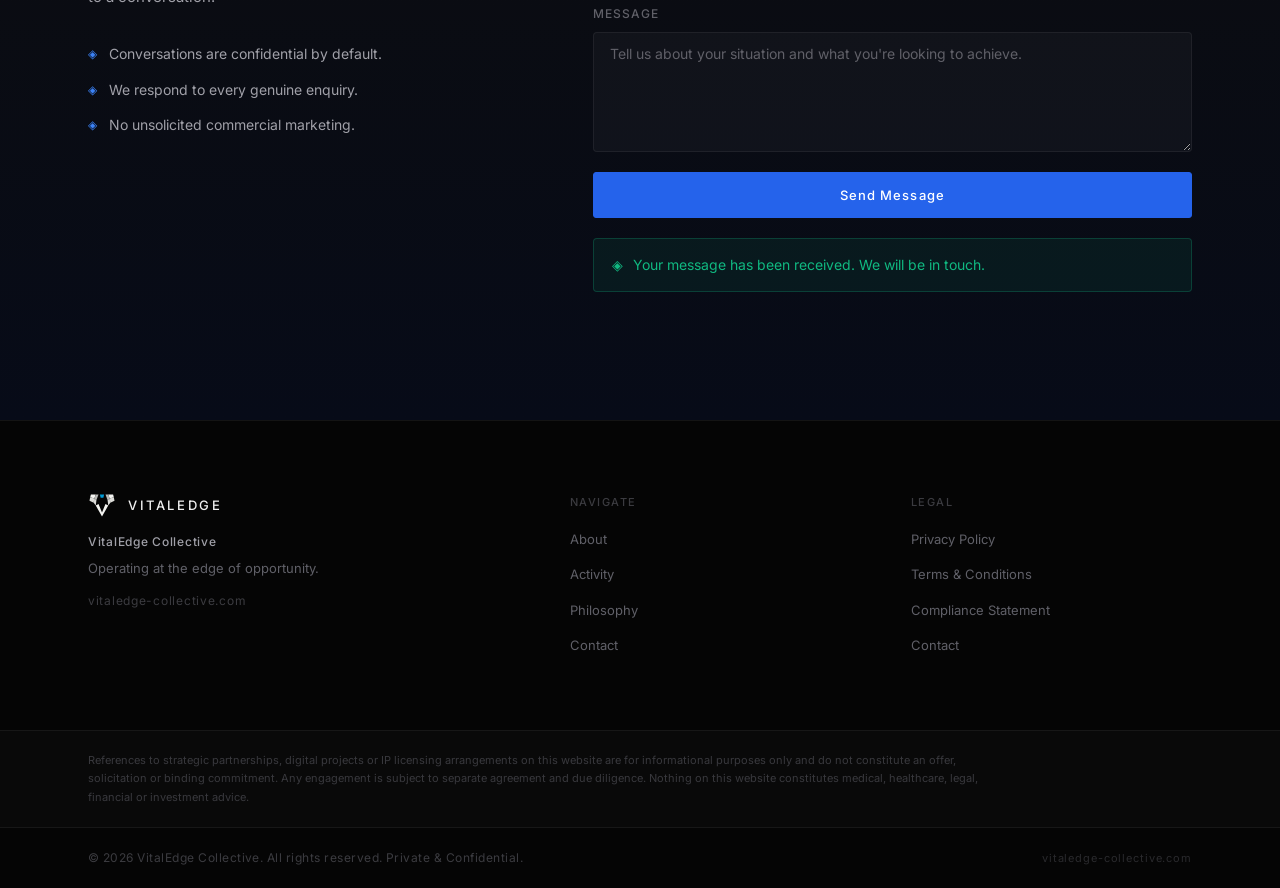
==== commit 0314a34b: "New Landing page removal of click to enter page. adjusted figures to near what we have actually achi" ====
--- a/index.html
+++ b/index.html
@@ -3,10 +3,10 @@
 <head>
   <meta charset="UTF-8" />
   <meta name="viewport" content="width=device-width, initial-scale=1.0" />
-  <meta name="description" content="VitalEdge Collective is a private commercial group operating across engineering, strategic relationships, specialist distribution and investment. Identifying value where sectors, people and ideas intersect." />
+  <meta name="description" content="VitalEdge Collective provides high-level strategic partnerships — connecting capability, capital and specialist networks across engineering, digital projects and IP licensing." />
   <meta name="robots" content="index, follow" />
   <meta property="og:title" content="VitalEdge Collective — Operating at the Edge of Opportunity" />
-  <meta property="og:description" content="VitalEdge Collective is a private commercial vehicle operating across multiple sectors. Engineering. Relationships. Distribution. Investment." />
+  <meta property="og:description" content="VitalEdge Collective provides high-level strategic partnerships across engineering, relationships, digital projects and IP licensing." />
   <meta property="og:type" content="website" />
   <meta property="og:url" content="https://vitaledge-collective.com" />
   <title>VitalEdge Collective</title>
@@ -16,34 +16,6 @@
   <link href="https://fonts.googleapis.com/css2?family=Inter:wght@300;400;500;600&family=Playfair+Display:ital,wght@0,400;0,500;1,400&display=swap" rel="stylesheet" />
 </head>
 <body>
-
-  <!-- ============================================================
-       INTRO OVERLAY
-       To disable the intro permanently, set INTRO_ENABLED = false
-       in script.js (search for "INTRO_ENABLED").
-  ============================================================ -->
-  <div class="intro" id="introOverlay" role="dialog" aria-modal="true" aria-label="Welcome to VitalEdge — click to enter" tabindex="0">
-    <div class="intro__inner" aria-hidden="true">
-      <!-- Monochrome VitalEdge logo mark -->
-      <div class="intro__logo">
-        <svg xmlns="http://www.w3.org/2000/svg" viewBox="0 0 80 72" width="72" height="65" aria-hidden="true" focusable="false">
-          <polygon points="8,4 22,4 18,16 6,12"      fill="#e8e8e4"/>
-          <polygon points="22,4 30,4 24,20 18,16"    fill="#8a8a87"/>
-          <polygon points="6,12 18,16 16,28 4,22"    fill="#b8b8b5"/>
-          <polygon points="18,16 24,20 22,36 16,28"  fill="#e8e8e4" opacity="0.9"/>
-          <polygon points="72,4 58,4 62,16 74,12"    fill="#e8e8e4"/>
-          <polygon points="58,4 50,4 56,20 62,16"    fill="#8a8a87"/>
-          <polygon points="74,12 62,16 64,28 76,22"  fill="#b8b8b5"/>
-          <polygon points="62,16 56,20 58,36 64,28"  fill="#e8e8e4" opacity="0.9"/>
-          <polygon points="22,36 40,68 58,36 50,32 40,56 30,32" fill="#e8e8e4"/>
-          <polygon points="34,4 46,4 44,14 36,14"    fill="#c0c0c0" opacity="0.85"/>
-        </svg>
-      </div>
-      <p class="intro__wordmark">VITALEDGE</p>
-      <p class="intro__cta">Click to Enter</p>
-    </div>
-    <p class="intro__skip">Press <kbd>Enter</kbd> or <kbd>Escape</kbd> to continue</p>
-  </div>
 
   <!-- ============================================================
        NAVIGATION
@@ -120,8 +92,8 @@
           Edge of <em>Opportunity.</em>
         </h1>
         <p class="hero__sub reveal reveal--delay-2">
-          VitalEdge Collective operates across engineering, relationships, specialist distribution
-          and strategic investment, identifying value where sectors, people and ideas intersect.
+          VitalEdge Collective provides high-level strategic partnerships — connecting capability,
+          capital and specialist networks across engineering, digital projects and IP licensing.
         </p>
         <div class="hero__cta reveal reveal--delay-3">
           <a href="#activity" class="btn btn--ghost">Explore</a>
@@ -203,7 +175,8 @@
           <div class="section-tag">What We Do</div>
           <h2 class="section-heading">Areas of<br /><em>Activity.</em></h2>
           <p class="section-sub">
-            Our involvement takes many forms. Below is a partial view.
+            We provide high-level strategic partnerships — connecting capability, capital and
+            specialist networks. Below is a partial view.
           </p>
         </div>
 
@@ -272,51 +245,30 @@
             </div>
           </article>
 
-          <!-- Card 4: Peptides & Pen Devices -->
+          <!-- Card 4: Digital Projects & IP Licensing -->
           <article class="card card--emerald reveal" data-delay="3">
             <div class="card__glow card__glow--emerald" aria-hidden="true"></div>
             <div class="card__icon" aria-hidden="true">
               <svg width="28" height="28" viewBox="0 0 28 28" fill="none" aria-hidden="true">
-                <path d="M14 3V11M14 17V25" stroke="currentColor" stroke-width="1.5" stroke-linecap="round"/>
-                <path d="M8 8L14 11L20 8" stroke="currentColor" stroke-width="1.5" stroke-linejoin="round"/>
-                <path d="M8 20L14 17L20 20" stroke="currentColor" stroke-width="1.5" stroke-linejoin="round"/>
-                <circle cx="14" cy="14" r="3" stroke="currentColor" stroke-width="1.5"/>
+                <rect x="6" y="3" width="16" height="22" rx="2" stroke="currentColor" stroke-width="1.5"/>
+                <path d="M10 9H18M10 14H18M10 19H15" stroke="currentColor" stroke-width="1.5" stroke-linecap="round"/>
+                <circle cx="20" cy="20" r="4.5" stroke="currentColor" stroke-width="1.5"/>
+                <path d="M18.5 20L19.5 21.5L21.5 18.5" stroke="currentColor" stroke-width="1.3" stroke-linecap="round" stroke-linejoin="round"/>
               </svg>
             </div>
-            <h3 class="card__title">Peptides &amp; Pen Devices</h3>
+            <h3 class="card__title">Digital Projects &amp; IP Licensing</h3>
             <p class="card__body">
-              Specialist distribution of peptide compounds and precision pen-based administration
-              devices. Supply chain integrity, compliance awareness and selective placement.
+              Development and commercialisation of digital products, IP holdings and licensing
+              structures — building and protecting proprietary value across our network.
             </p>
             <div class="card__footer">
-              <span class="card__tag">Distribution</span>
-              <span class="card__tag">Specialist</span>
+              <span class="card__tag">IP Holdings</span>
+              <span class="card__tag">Licensing</span>
             </div>
           </article>
 
-          <!-- Card 5: Investment Opportunities -->
-          <article class="card card--blue reveal" data-delay="4">
-            <div class="card__glow card__glow--blue" aria-hidden="true"></div>
-            <div class="card__icon" aria-hidden="true">
-              <svg width="28" height="28" viewBox="0 0 28 28" fill="none" aria-hidden="true">
-                <polyline points="3,19 9,13 14,16 22,8" stroke="currentColor" stroke-width="1.5" stroke-linecap="round" stroke-linejoin="round"/>
-                <polyline points="18,8 22,8 22,12" stroke="currentColor" stroke-width="1.5" stroke-linecap="round" stroke-linejoin="round"/>
-                <line x1="3" y1="24" x2="25" y2="24" stroke="currentColor" stroke-width="1.5" stroke-linecap="round"/>
-              </svg>
-            </div>
-            <h3 class="card__title">Investment Opportunities</h3>
-            <p class="card__body">
-              VitalEdge Collective identifies and participates in early-stage and growth opportunities
-              where the VitalEdge network, knowledge and positioning create an informational advantage.
-            </p>
-            <div class="card__footer">
-              <span class="card__tag">Capital</span>
-              <span class="card__tag">Positioning</span>
-            </div>
-          </article>
-
-          <!-- Card 6: Commercial Partnerships -->
-          <article class="card card--violet reveal" data-delay="5">
+          <!-- Card 5: Commercial Partnerships -->
+          <article class="card card--violet reveal" data-delay="4">
             <div class="card__glow card__glow--violet" aria-hidden="true"></div>
             <div class="card__icon" aria-hidden="true">
               <svg width="28" height="28" viewBox="0 0 28 28" fill="none" aria-hidden="true">
@@ -388,30 +340,30 @@
 
           <div class="stat reveal" data-delay="0">
             <div class="stat__glow" aria-hidden="true"></div>
-            <div class="stat__number" data-target="47" data-suffix="+">0</div>
+            <div class="stat__number" data-target="10" data-suffix="+">0</div>
             <div class="stat__label">Projects Facilitated</div>
             <div class="stat__sub">Across multiple sectors and geographies</div>
           </div>
 
           <div class="stat reveal" data-delay="1">
             <div class="stat__glow" aria-hidden="true"></div>
-            <div class="stat__number" data-target="120" data-suffix="+">0</div>
-            <div class="stat__label">VitalEdge Relationships</div>
-            <div class="stat__sub">Cultivated over decades, not quarters</div>
+            <div class="stat__number" data-target="5" data-suffix="">0</div>
+            <div class="stat__label">VitalEdge Digital Products</div>
+            <div class="stat__sub">Proprietary products in market or development</div>
           </div>
 
           <div class="stat reveal" data-delay="2">
             <div class="stat__glow" aria-hidden="true"></div>
-            <div class="stat__number" data-target="14" data-suffix="">0</div>
-            <div class="stat__label">Active VitalEdge Opportunities</div>
-            <div class="stat__sub">Currently in development or negotiation</div>
+            <div class="stat__number" data-target="8" data-suffix="">0</div>
+            <div class="stat__label">Industries</div>
+            <div class="stat__sub">Sectors where VitalEdge maintains active reach</div>
           </div>
 
           <div class="stat reveal" data-delay="3">
             <div class="stat__glow" aria-hidden="true"></div>
-            <div class="stat__number" data-target="8" data-prefix="£" data-suffix="M+">0</div>
-            <div class="stat__label">Capital Deployed</div>
-            <div class="stat__sub">Across investments and commercial ventures</div>
+            <div class="stat__number" data-target="10" data-prefix="£" data-suffix="M+">0</div>
+            <div class="stat__label">Deals Secured</div>
+            <div class="stat__sub">Across strategic partnerships and commercial ventures</div>
           </div>
 
         </div>
@@ -473,8 +425,7 @@
                     <option value="" disabled selected>Select an area</option>
                     <option value="engineering">Engineering</option>
                     <option value="introductions">Introductions</option>
-                    <option value="peptides">Peptides &amp; Pen Devices</option>
-                    <option value="investment">Investment</option>
+                    <option value="digital-ip">Digital Projects &amp; IP Licensing</option>
                     <option value="partnerships">Partnerships</option>
                     <option value="other">Other</option>
                   </select>
@@ -563,12 +514,10 @@
     <div class="footer__disclaimer">
       <div class="container">
         <p class="footer__disclaimer-text">
-          Peptides or pen-based administration devices referenced by VitalEdge Collective may be subject
-          to ongoing accreditation, regulatory review, approval or certification processes. They are not
-          intended to diagnose, treat, cure or prevent any disease unless approved by the relevant
-          regulatory authority. Any use should only be undertaken following advice from an appropriately
-          qualified medical professional. Nothing on this website constitutes medical, healthcare, legal,
-          financial or investment advice.
+          References to strategic partnerships, digital projects or IP licensing arrangements on this
+          website are for informational purposes only and do not constitute an offer, solicitation or
+          binding commitment. Any engagement is subject to separate agreement and due diligence.
+          Nothing on this website constitutes medical, healthcare, legal, financial or investment advice.
         </p>
       </div>
     </div>
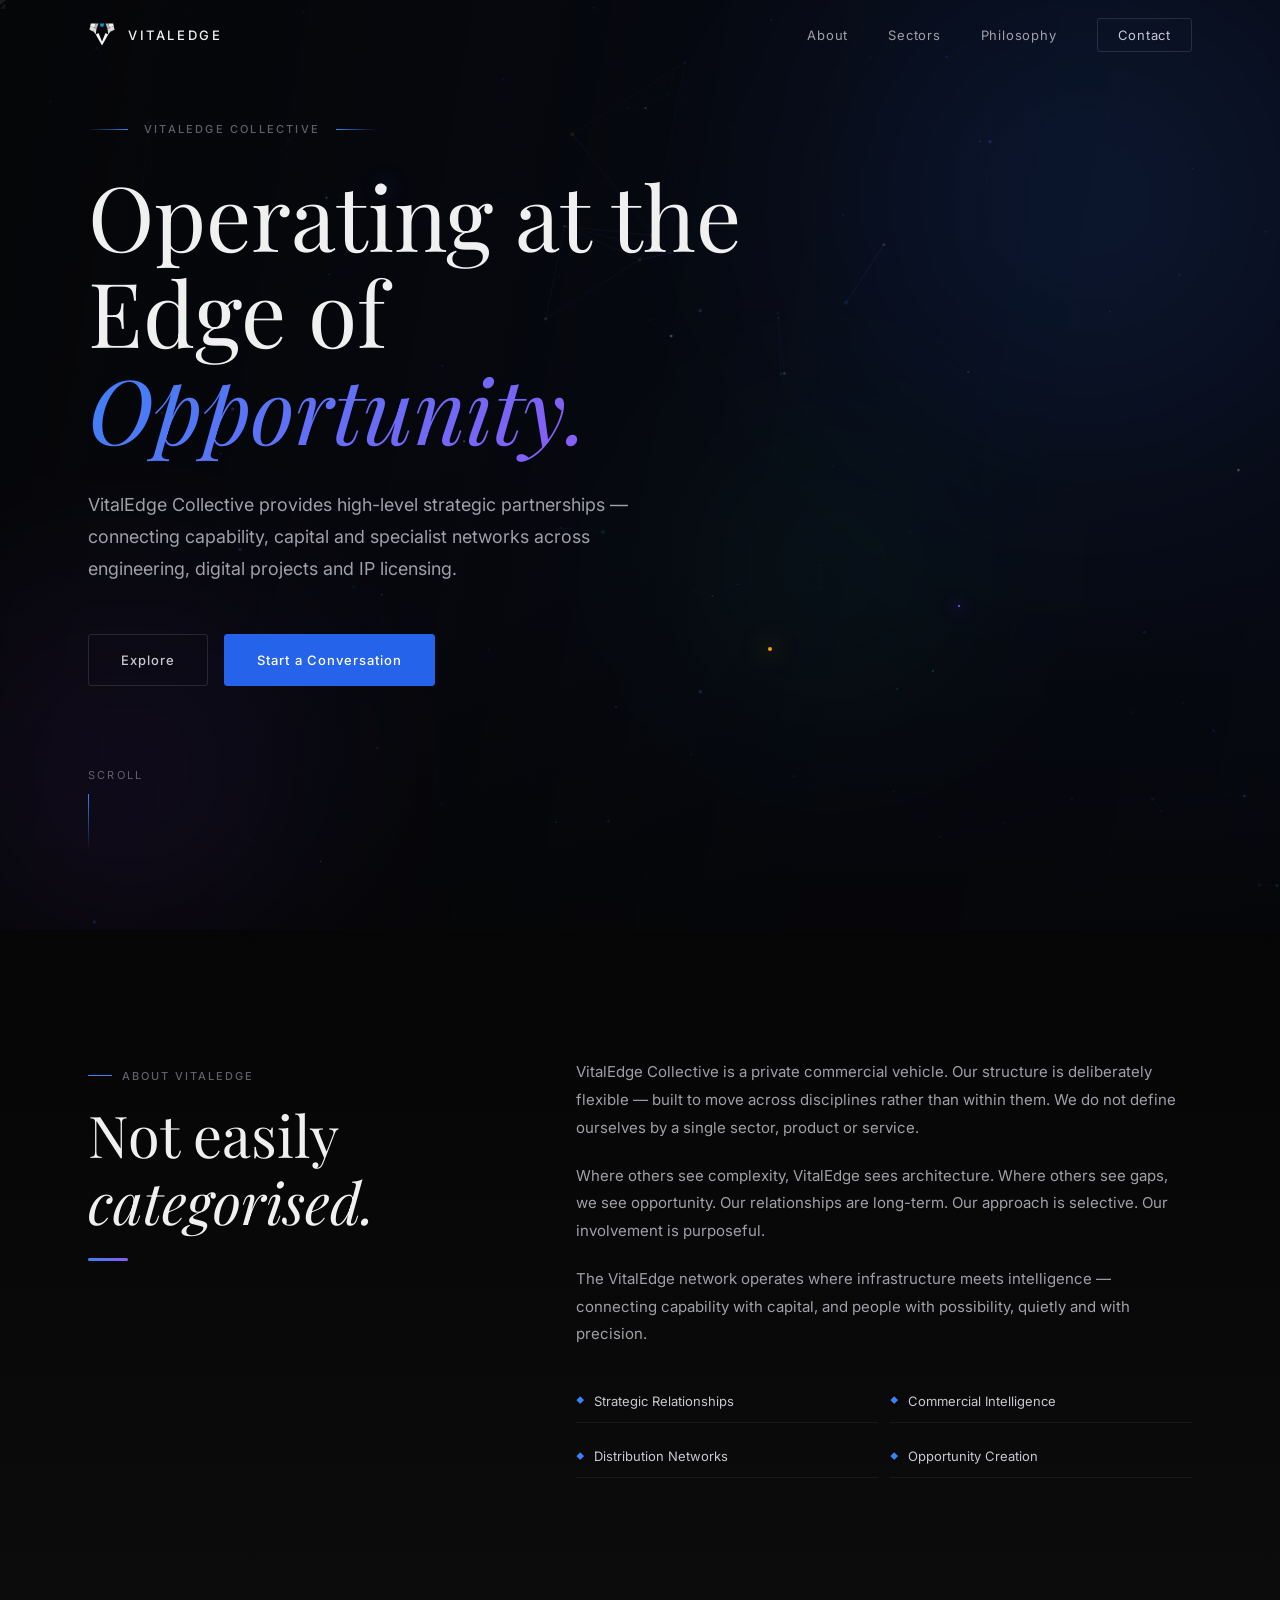
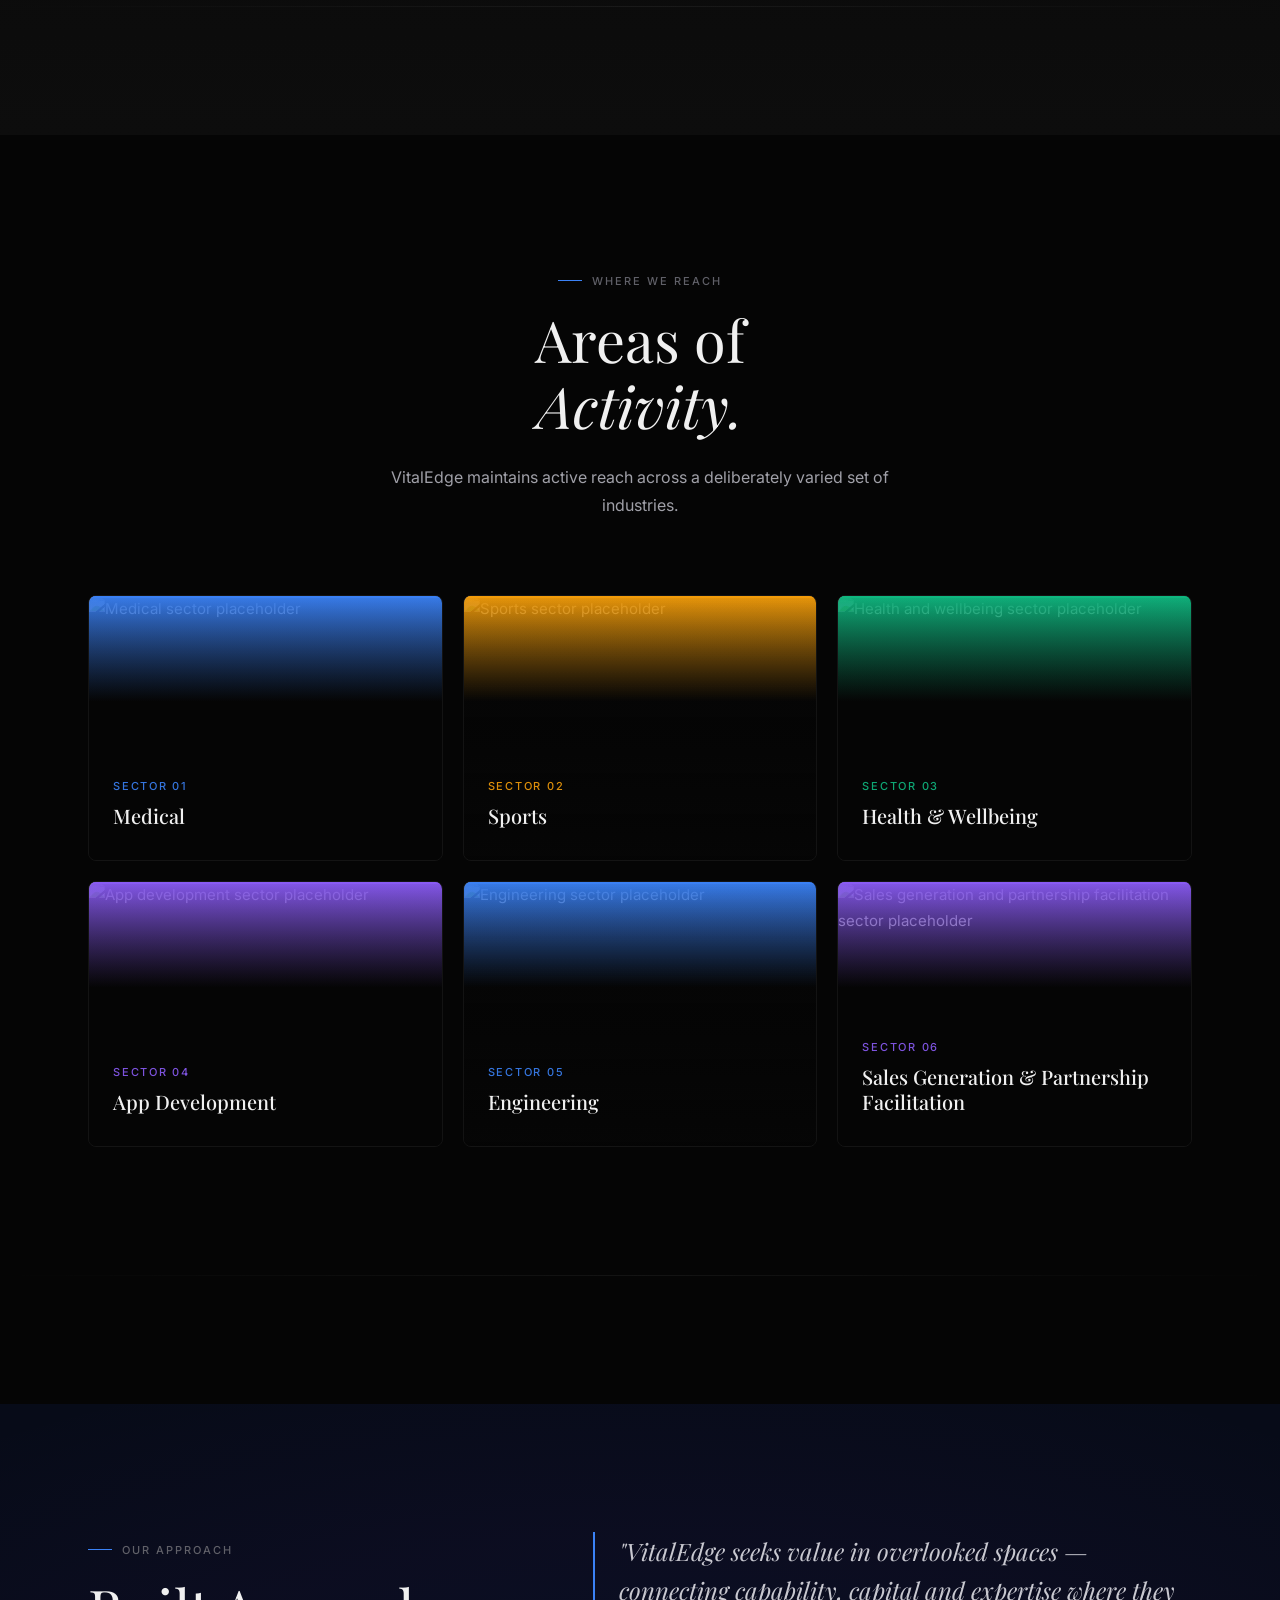
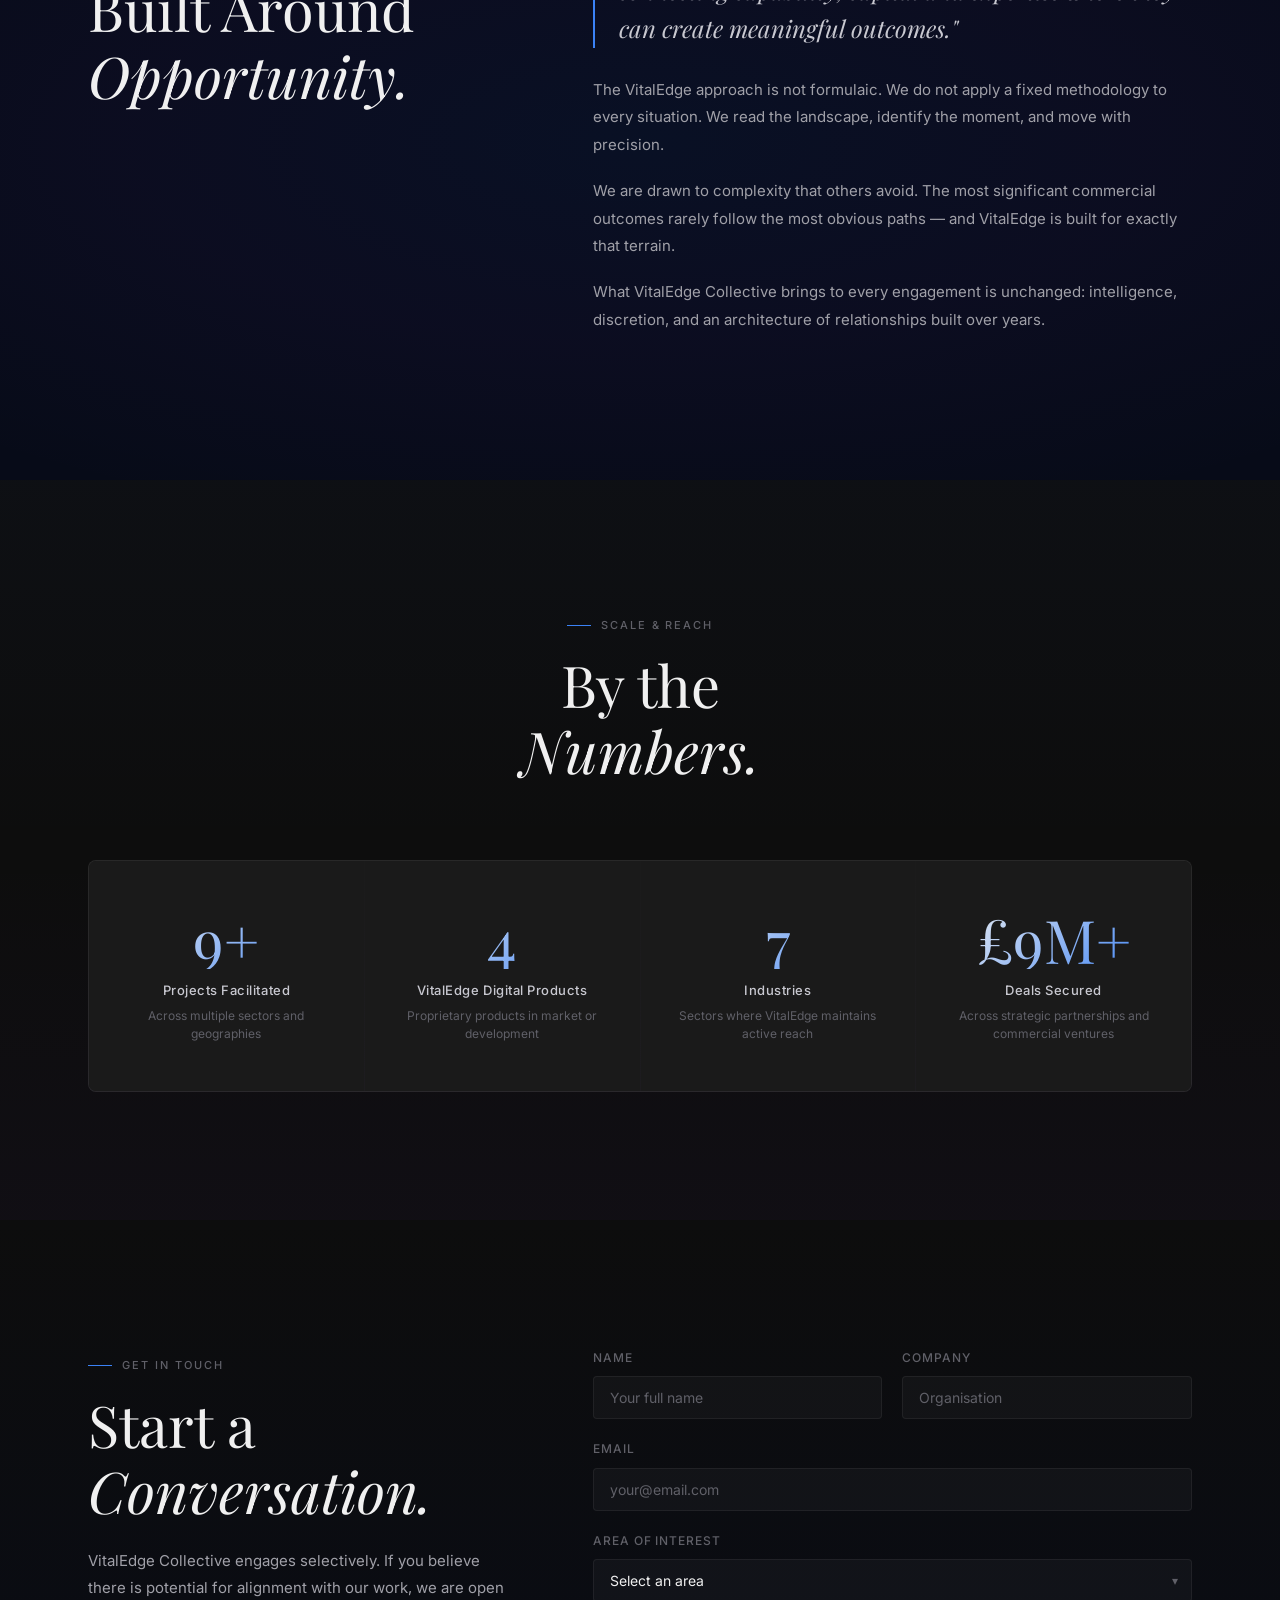
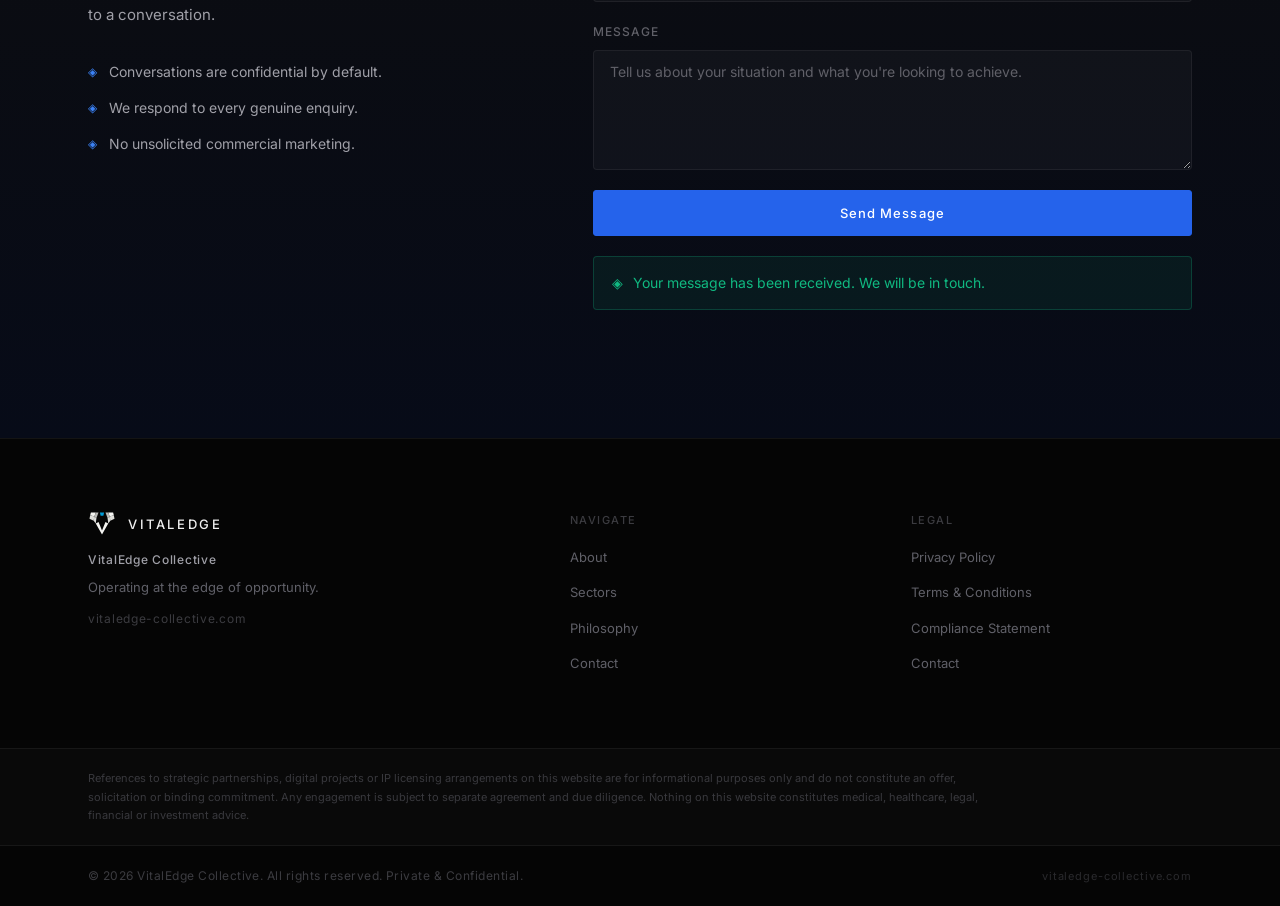
==== commit bba1ce25: "New Hero" ====
--- a/index.html
+++ b/index.html
@@ -53,7 +53,7 @@
         <button class="nav__close" id="navClose" aria-label="Close menu">&#x2715;</button>
         <ul class="nav__links" id="navLinks" role="list">
           <li><a href="#about" class="nav__link">About</a></li>
-          <li><a href="#activity" class="nav__link">Activity</a></li>
+          <li><a href="#sectors" class="nav__link">Sectors</a></li>
           <li><a href="#philosophy" class="nav__link">Philosophy</a></li>
           <li><a href="#contact" class="nav__link nav__link--cta">Contact</a></li>
         </ul>
@@ -67,6 +67,24 @@
          HERO
     ============================================================ -->
     <section class="hero" id="hero" aria-label="Hero">
+
+      <!-- Hero background image (placeholder — swap for final photography) -->
+      <div class="hero__bg" aria-hidden="true">
+<img class="hero__bg-photo" src="images/hero-photo.jpg" alt="" loading="eager" fetchpriority="high" width="2400" height="2446" />
+      <svg class="hero-bg-svg hero-network-svg" viewBox="0 0 1920 1080" preserveAspectRatio="xMidYMid slice" xmlns="http://www.w3.org/2000/svg" role="presentation" aria-hidden="true">
+  <defs>
+    <linearGradient id="lineGrad" x1="0%" y1="0%" x2="100%" y2="0%">
+      <stop offset="0%" stop-color="#3b82f6"/>
+      <stop offset="100%" stop-color="#8b5cf6"/>
+    </linearGradient>
+  </defs>
+  <g class="hero-network">
+    <line class="hero-line" style="--o:0.44" x1="872.4" y1="262.7" x2="974.4" y2="273.2" stroke="url(#lineGrad)" stroke-width="1"/><line class="hero-line" style="--o:0.42" x1="872.4" y1="262.7" x2="850.6" y2="370.1" stroke="url(#lineGrad)" stroke-width="1"/><line class="hero-line" style="--o:0.372" x1="872.4" y1="262.7" x2="995.2" y2="293.3" stroke="url(#lineGrad)" stroke-width="1"/><line class="hero-line" style="--o:0.46" x1="872.4" y1="262.7" x2="959.6" y2="301.7" stroke="url(#lineGrad)" stroke-width="1"/><line class="hero-line" style="--o:0.115" x1="1740.5" y1="226.9" x2="1847.2" y2="416.6" stroke="url(#lineGrad)" stroke-width="1"/><line class="hero-line" style="--o:0.153" x1="974.4" y1="273.2" x2="1012.2" y2="72.6" stroke="url(#lineGrad)" stroke-width="1"/><line class="hero-line" style="--o:0.639" x1="974.4" y1="273.2" x2="959.6" y2="301.7" stroke="url(#lineGrad)" stroke-width="1"/><line class="hero-line" style="--o:0.307" x1="974.4" y1="273.2" x2="881.5" y2="155.7" stroke="url(#lineGrad)" stroke-width="1"/><line class="hero-line" style="--o:0.439" x1="379.8" y1="244.5" x2="390.0" y2="141.9" stroke="url(#lineGrad)" stroke-width="1"/><line class="hero-line" style="--o:0.502" x1="1199.0" y1="351.3" x2="1243.2" y2="283.9" stroke="url(#lineGrad)" stroke-width="1"/><line class="hero-line" style="--o:0.278" x1="213.2" y1="165.3" x2="329.8" y2="55.7" stroke="url(#lineGrad)" stroke-width="1"/><line class="hero-line" style="--o:0.226" x1="213.2" y1="165.3" x2="390.0" y2="141.9" stroke="url(#lineGrad)" stroke-width="1"/><line class="hero-line" style="--o:0.355" x1="213.2" y1="165.3" x2="95.4" y2="226.3" stroke="url(#lineGrad)" stroke-width="1"/><line class="hero-line" style="--o:0.643" x1="1847.2" y1="416.6" x2="1875.7" y2="428.4" stroke="url(#lineGrad)" stroke-width="1"/><line class="hero-line" style="--o:0.433" x1="329.8" y1="55.7" x2="390.0" y2="141.9" stroke="url(#lineGrad)" stroke-width="1"/><line class="hero-line" style="--o:0.104" x1="1012.2" y1="72.6" x2="995.2" y2="293.3" stroke="url(#lineGrad)" stroke-width="1"/><line class="hero-line" style="--o:0.292" x1="1012.2" y1="72.6" x2="881.5" y2="155.7" stroke="url(#lineGrad)" stroke-width="1"/><line class="hero-line" style="--o:0.366" x1="850.6" y1="370.1" x2="959.6" y2="301.7" stroke="url(#lineGrad)" stroke-width="1"/><line class="hero-line" style="--o:0.627" x1="995.2" y1="293.3" x2="959.6" y2="301.7" stroke="url(#lineGrad)" stroke-width="1"/><line class="hero-line" style="--o:0.226" x1="995.2" y1="293.3" x2="881.5" y2="155.7" stroke="url(#lineGrad)" stroke-width="1"/>
+    <circle class="hero-node" style="--o:0.5" cx="872.4" cy="262.7" r="1.5" fill="#f0f0f0"/><circle class="hero-node" style="--o:0.45" cx="1740.5" cy="226.9" r="1.8" fill="#8b5cf6"/><circle class="hero-node" style="--o:0.85" cx="974.4" cy="273.2" r="2.4" fill="#f59e0b"/><circle class="hero-node" style="--o:0.61" cx="379.8" cy="244.5" r="1.3" fill="#8b5cf6"/><circle class="hero-node" style="--o:0.47" cx="1199.0" cy="351.3" r="2.4" fill="#3b82f6"/><circle class="hero-node" style="--o:0.55" cx="213.2" cy="165.3" r="1.5" fill="#f0f0f0"/><circle class="hero-node" style="--o:0.78" cx="206.8" cy="357.7" r="2.3" fill="#f59e0b"/><circle class="hero-node" style="--o:0.49" cx="1315.9" cy="65.9" r="1.8" fill="#3b82f6"/><circle class="hero-node" style="--o:0.46" cx="1847.2" cy="416.6" r="2.1" fill="#8b5cf6"/><circle class="hero-node" style="--o:0.5" cx="1243.2" cy="283.9" r="1.8" fill="#f0f0f0"/><circle class="hero-node" style="--o:0.8" cx="329.8" cy="55.7" r="2.1" fill="#8b5cf6"/><circle class="hero-node" style="--o:0.57" cx="1012.2" cy="72.6" r="1.5" fill="#8b5cf6"/><circle class="hero-node" style="--o:0.74" cx="390.0" cy="141.9" r="1.6" fill="#8b5cf6"/><circle class="hero-node" style="--o:0.72" cx="95.4" cy="226.3" r="1.5" fill="#8b5cf6"/><circle class="hero-node" style="--o:0.69" cx="850.6" cy="370.1" r="1.8" fill="#f0f0f0"/><circle class="hero-node" style="--o:0.49" cx="995.2" cy="293.3" r="1.8" fill="#3b82f6"/><circle class="hero-node" style="--o:0.55" cx="959.6" cy="301.7" r="2.0" fill="#f59e0b"/><circle class="hero-node" style="--o:0.62" cx="881.5" cy="155.7" r="2.2" fill="#f59e0b"/><circle class="hero-node" style="--o:0.57" cx="1875.7" cy="428.4" r="2.5" fill="#f0f0f0"/><circle class="hero-node" style="--o:0.5" cx="1586.0" cy="319.0" r="1.5" fill="#3b82f6"/>
+  </g>
+</svg>
+      </div>
+      <div class="hero__scrim" aria-hidden="true"></div>
 
       <!-- Animated canvas background -->
       <canvas class="hero__canvas" id="heroCanvas" aria-hidden="true"></canvas>
@@ -96,7 +114,7 @@
           capital and specialist networks across engineering, digital projects and IP licensing.
         </p>
         <div class="hero__cta reveal reveal--delay-3">
-          <a href="#activity" class="btn btn--ghost">Explore</a>
+          <a href="#sectors" class="btn btn--ghost">Explore</a>
           <a href="#contact" class="btn btn--primary">Start a Conversation</a>
         </div>
         <!-- Scroll indicator -->
@@ -166,129 +184,107 @@
     </section>
 
     <!-- ============================================================
-         AREAS OF ACTIVITY
+         SECTORS
     ============================================================ -->
-    <section class="activity section" id="activity" aria-label="Areas of Activity">
+    <section class="sectors section" id="sectors" aria-label="Sectors">
       <div class="container">
 
         <div class="section-header reveal">
-          <div class="section-tag">What We Do</div>
+          <div class="section-tag">Where We Reach</div>
           <h2 class="section-heading">Areas of<br /><em>Activity.</em></h2>
           <p class="section-sub">
-            We provide high-level strategic partnerships — connecting capability, capital and
-            specialist networks. Below is a partial view.
+            VitalEdge maintains active reach across a deliberately varied set of industries.
           </p>
         </div>
 
-        <div class="cards-grid">
-
-          <!-- Card 1: Energy & Engineering -->
-          <article class="card card--blue reveal" data-delay="0">
-            <div class="card__glow card__glow--blue" aria-hidden="true"></div>
-            <div class="card__icon" aria-hidden="true">
-              <svg width="28" height="28" viewBox="0 0 28 28" fill="none" aria-hidden="true">
-                <path d="M14 2L3 9.5V18.5L14 26L25 18.5V9.5L14 2Z" stroke="currentColor" stroke-width="1.5" stroke-linejoin="round"/>
-                <path d="M14 8V14L18 16" stroke="currentColor" stroke-width="1.5" stroke-linecap="round"/>
-              </svg>
-            </div>
-            <h3 class="card__title">Energy &amp; Engineering</h3>
-            <p class="card__body">
-              Complex infrastructure projects. Technical procurement. Project facilitation across
-              the energy spectrum, from conventional assets to emerging technologies.
-            </p>
-            <div class="card__footer">
-              <span class="card__tag">Infrastructure</span>
-              <span class="card__tag">Projects</span>
+        <div class="sectors-grid">
+
+          <!-- Sector 1: Medical -->
+          <article class="sector-card sector-card--blue reveal" data-delay="0">
+            <img class="sector-card__image" src="images/sectors/medical.svg" alt="Medical sector placeholder" loading="lazy" width="800" height="600" />
+            <div class="sector-card__overlay" aria-hidden="true"></div>
+            <div class="sector-card__content">
+              <span class="sector-card__eyebrow">Sector 01</span>
+              <h3 class="sector-card__title">Medical</h3>
+              <p class="sector-card__body">
+                Clinical partnerships, medical technology and healthcare ventures — where precision
+                and discretion matter most.
+              </p>
             </div>
           </article>
 
-          <!-- Card 2: Strategic Introductions -->
-          <article class="card card--violet reveal" data-delay="1">
-            <div class="card__glow card__glow--violet" aria-hidden="true"></div>
-            <div class="card__icon" aria-hidden="true">
-              <svg width="28" height="28" viewBox="0 0 28 28" fill="none" aria-hidden="true">
-                <circle cx="10" cy="9" r="4" stroke="currentColor" stroke-width="1.5"/>
-                <circle cx="20" cy="9" r="4" stroke="currentColor" stroke-width="1.5"/>
-                <path d="M2 24C2 19.582 5.582 16 10 16" stroke="currentColor" stroke-width="1.5" stroke-linecap="round"/>
-                <path d="M26 24C26 19.582 22.418 16 18 16" stroke="currentColor" stroke-width="1.5" stroke-linecap="round"/>
-                <path d="M15 24C15 21.239 12.761 19 10 19" stroke="currentColor" stroke-width="1.5" stroke-linecap="round"/>
-              </svg>
-            </div>
-            <h3 class="card__title">Strategic Introductions</h3>
-            <p class="card__body">
-              The right introduction, at the right moment, changes outcomes. We facilitate
-              access to networks that operate beyond conventional channels.
-            </p>
-            <div class="card__footer">
-              <span class="card__tag">Relationships</span>
-              <span class="card__tag">Access</span>
+          <!-- Sector 2: Sports -->
+          <article class="sector-card sector-card--gold reveal" data-delay="1">
+            <img class="sector-card__image" src="images/sectors/sports.svg" alt="Sports sector placeholder" loading="lazy" width="800" height="600" />
+            <div class="sector-card__overlay" aria-hidden="true"></div>
+            <div class="sector-card__content">
+              <span class="sector-card__eyebrow">Sector 02</span>
+              <h3 class="sector-card__title">Sports</h3>
+              <p class="sector-card__body">
+                Performance, talent and commercial infrastructure across professional and elite sport.
+              </p>
             </div>
           </article>
 
-          <!-- Card 3: Client Management -->
-          <article class="card card--gold reveal" data-delay="2">
-            <div class="card__glow card__glow--gold" aria-hidden="true"></div>
-            <div class="card__icon" aria-hidden="true">
-              <svg width="28" height="28" viewBox="0 0 28 28" fill="none" aria-hidden="true">
-                <rect x="3" y="3" width="22" height="22" rx="3" stroke="currentColor" stroke-width="1.5"/>
-                <path d="M8 14H20M8 9H14M8 19H17" stroke="currentColor" stroke-width="1.5" stroke-linecap="round"/>
-              </svg>
-            </div>
-            <h3 class="card__title">Client Management</h3>
-            <p class="card__body">
-              Ongoing stewardship of complex commercial relationships. We manage continuity,
-              coordinate multiple parties, and protect long-term value on behalf of select clients.
-            </p>
-            <div class="card__footer">
-              <span class="card__tag">Stewardship</span>
-              <span class="card__tag">Continuity</span>
+          <!-- Sector 3: Health & Wellbeing -->
+          <article class="sector-card sector-card--emerald reveal" data-delay="2">
+            <img class="sector-card__image" src="images/sectors/wellbeing.svg" alt="Health and wellbeing sector placeholder" loading="lazy" width="800" height="600" />
+            <div class="sector-card__overlay" aria-hidden="true"></div>
+            <div class="sector-card__content">
+              <span class="sector-card__eyebrow">Sector 03</span>
+              <h3 class="sector-card__title">Health &amp; Wellbeing</h3>
+              <p class="sector-card__body">
+                Wellness ventures, consumer health products and the infrastructure behind everyday vitality.
+              </p>
             </div>
           </article>
 
-          <!-- Card 4: Digital Projects & IP Licensing -->
-          <article class="card card--emerald reveal" data-delay="3">
-            <div class="card__glow card__glow--emerald" aria-hidden="true"></div>
-            <div class="card__icon" aria-hidden="true">
-              <svg width="28" height="28" viewBox="0 0 28 28" fill="none" aria-hidden="true">
-                <rect x="6" y="3" width="16" height="22" rx="2" stroke="currentColor" stroke-width="1.5"/>
-                <path d="M10 9H18M10 14H18M10 19H15" stroke="currentColor" stroke-width="1.5" stroke-linecap="round"/>
-                <circle cx="20" cy="20" r="4.5" stroke="currentColor" stroke-width="1.5"/>
-                <path d="M18.5 20L19.5 21.5L21.5 18.5" stroke="currentColor" stroke-width="1.3" stroke-linecap="round" stroke-linejoin="round"/>
-              </svg>
-            </div>
-            <h3 class="card__title">Digital Projects &amp; IP Licensing</h3>
-            <p class="card__body">
-              Development and commercialisation of digital products, IP holdings and licensing
-              structures — building and protecting proprietary value across our network.
-            </p>
-            <div class="card__footer">
-              <span class="card__tag">IP Holdings</span>
-              <span class="card__tag">Licensing</span>
+          <!-- Sector 4: App Development -->
+          <article class="sector-card sector-card--violet reveal" data-delay="3">
+            <img class="sector-card__image" src="images/sectors/app-development.svg" alt="App development sector placeholder" loading="lazy" width="800" height="600" />
+            <div class="sector-card__overlay" aria-hidden="true"></div>
+            <div class="sector-card__content">
+              <span class="sector-card__eyebrow">Sector 04</span>
+              <h3 class="sector-card__title">App Development</h3>
+              <p class="sector-card__body">
+                Proprietary digital products, platforms and applications — built, owned and commercialised.
+              </p>
             </div>
           </article>
 
-          <!-- Card 5: Commercial Partnerships -->
-          <article class="card card--violet reveal" data-delay="4">
-            <div class="card__glow card__glow--violet" aria-hidden="true"></div>
-            <div class="card__icon" aria-hidden="true">
-              <svg width="28" height="28" viewBox="0 0 28 28" fill="none" aria-hidden="true">
-                <path d="M4 14C4 14 6 8 14 8C22 8 24 14 24 14C24 14 22 20 14 20C6 20 4 14 4 14Z" stroke="currentColor" stroke-width="1.5"/>
-                <circle cx="14" cy="14" r="3" stroke="currentColor" stroke-width="1.5"/>
-              </svg>
-            </div>
-            <h3 class="card__title">Commercial Partnerships</h3>
-            <p class="card__body">
-              VitalEdge partnerships are formed where shared objectives, complementary assets and
-              aligned interests create outcomes that neither party could achieve independently.
-            </p>
-            <div class="card__footer">
-              <span class="card__tag">Alignment</span>
-              <span class="card__tag">Shared Value</span>
+          <!-- Sector 5: Engineering -->
+          <article class="sector-card sector-card--blue reveal" data-delay="4">
+            <img class="sector-card__image" src="images/sectors/engineering.svg" alt="Engineering sector placeholder" loading="lazy" width="800" height="600" />
+            <div class="sector-card__overlay" aria-hidden="true"></div>
+            <div class="sector-card__content">
+              <span class="sector-card__eyebrow">Sector 05</span>
+              <h3 class="sector-card__title">Engineering</h3>
+              <p class="sector-card__body">
+                Infrastructure, technical systems and engineering-led ventures across established and
+                emerging industries.
+              </p>
             </div>
           </article>
 
-        </div>
-      </div>
+          <!-- Sector 6: Sales Generation & Partnership Facilitation -->
+          <article class="sector-card sector-card--violet reveal" data-delay="5">
+            <img class="sector-card__image" src="images/sectors/partnerships.svg" alt="Sales generation and partnership facilitation sector placeholder" loading="lazy" width="800" height="600" />
+            <div class="sector-card__overlay" aria-hidden="true"></div>
+            <div class="sector-card__content">
+              <span class="sector-card__eyebrow">Sector 06</span>
+              <h3 class="sector-card__title">Sales Generation &amp; Partnership Facilitation</h3>
+              <p class="sector-card__body">
+                Revenue pipelines, strategic introductions and partnership structures that convert
+                opportunity into outcome.
+              </p>
+            </div>
+          </article>
+
+        </div>
+      </div>
+
+      <!-- Decorative line -->
+      <div class="section-divider" aria-hidden="true"></div>
     </section>
 
     <!-- ============================================================
@@ -489,7 +485,7 @@
             <p class="footer__nav-heading">Navigate</p>
             <ul role="list">
               <li><a href="#about">About</a></li>
-              <li><a href="#activity">Activity</a></li>
+              <li><a href="#sectors">Sectors</a></li>
               <li><a href="#philosophy">Philosophy</a></li>
               <li><a href="#contact">Contact</a></li>
             </ul>
--- a/styles.css
+++ b/styles.css
@@ -425,20 +425,92 @@
   background: var(--navy);
 }
 
-.hero__canvas {
+/* Hero background — real photo, graded dark/moody to match the site palette.
+   Sits at the base of the stack; canvas, gradients and orbs layer above it. */
+.hero__bg {
+  position: absolute;
+  inset: 0;
+  z-index: 0;
+  overflow: hidden;
+}
+
+.hero__bg-photo {
   position: absolute;
   inset: 0;
   width: 100%;
   height: 100%;
+  object-fit: cover;
+  object-position: center 32%;
+  filter: saturate(0.65) brightness(0.72) contrast(1.08);
+  transform: scale(1.02);
+  transition: filter var(--t-slow) var(--ease), transform 1.4s var(--ease);
+}
+/* Illumination: cursor-over the hero brings the photo's tone and light
+   back up, as if the scene is switching on — fades back down on cursor-out. */
+.hero:hover .hero__bg-photo {
+  filter: saturate(0.95) brightness(0.92) contrast(1.02);
+  transform: scale(1);
+}
+
+.hero-bg-svg,
+.hero-network-svg {
+  position: absolute;
+  inset: 0;
+  z-index: 1;
+  display: block;
+  width: 100%;
+  height: 100%;
+  pointer-events: none;
+}
+
+/* Network nodes + connecting lines — abstract data layer floating above
+   the skyline. Dim by default, glow on hero hover. --o is each element's
+   natural brightness variance. */
+.hero-node {
+  opacity: calc(var(--o, 0.7) * 0.35);
+  transition: opacity var(--t-slow) var(--ease), filter var(--t-slow) var(--ease);
+}
+.hero-line {
+  opacity: calc(var(--o, 0.4) * 0.3);
+  transition: opacity var(--t-slow) var(--ease);
+}
+.hero:hover .hero-node {
+  opacity: var(--o, 0.7);
+  filter: drop-shadow(0 0 4px rgba(148,180,255,0.85));
+}
+.hero:hover .hero-line {
+  opacity: var(--o, 0.4);
+}
+
+/* Scrim: darkens toward the left/bottom so headline and body copy stay
+   legible regardless of what sits in the background image. */
+.hero__scrim {
+  position: absolute;
+  inset: 0;
+  z-index: 1;
+  background:
+    linear-gradient(100deg, rgba(5,5,5,0.85) 0%, rgba(5,5,5,0.55) 38%, rgba(5,5,5,0.25) 65%, rgba(5,5,5,0.15) 100%),
+    linear-gradient(0deg, rgba(5,5,5,0.7) 0%, rgba(5,5,5,0.1) 35%, transparent 60%);
+  pointer-events: none;
+}
+
+.hero__canvas {
+  position: absolute;
+  inset: 0;
+  z-index: 1;
+  width: 100%;
+  height: 100%;
   opacity: 0.6;
 }
 
 /* Layered gradients */
 .hero__gradient {
   position: absolute;
+  z-index: 1;
   border-radius: 50%;
   filter: blur(80px);
   pointer-events: none;
+  mix-blend-mode: screen;
 }
 .hero__gradient--1 {
   width: clamp(400px, 60vw, 900px);
@@ -468,6 +540,7 @@
 /* Orbs */
 .orb {
   position: absolute;
+  z-index: 1;
   border-radius: 50%;
   pointer-events: none;
 }
@@ -734,6 +807,123 @@
   padding: 4px 10px;
   border: 1px solid var(--border);
   border-radius: 2px;
+}
+
+/* ── Sectors ──────────────────────────────────────────────── */
+.sectors {
+  background: var(--black);
+}
+
+.sectors-grid {
+  display: grid;
+  grid-template-columns: repeat(3, 1fr);
+  gap: 20px;
+}
+
+.sector-card {
+  position: relative;
+  aspect-ratio: 4 / 3;
+  border-radius: 8px;
+  overflow: hidden;
+  border: 1px solid var(--border);
+  cursor: default;
+  transition: border-color var(--t-med) var(--ease), transform var(--t-med) var(--ease);
+}
+.sector-card:hover {
+  border-color: var(--border-hover);
+  transform: translateY(-4px);
+}
+
+.sector-card__image {
+  position: absolute;
+  inset: 0;
+  width: 100%;
+  height: 100%;
+  object-fit: cover;
+  filter: saturate(0.9) brightness(0.85);
+  transition: transform 0.8s var(--ease), filter var(--t-med);
+}
+.sector-card:hover .sector-card__image {
+  transform: scale(1.06);
+  filter: saturate(1) brightness(0.7);
+}
+
+/* Gradient scrim so text stays legible over any placeholder image,
+   plus a top accent-colour wash that intensifies on hover. */
+.sector-card__overlay {
+  position: absolute;
+  inset: 0;
+  background:
+    linear-gradient(180deg, rgba(5,5,5,0.05) 0%, rgba(5,5,5,0.35) 55%, rgba(5,5,5,0.92) 100%),
+    linear-gradient(180deg, var(--card-accent, var(--blue-light)) 0%, transparent 40%);
+  opacity: 1;
+  pointer-events: none;
+}
+.sector-card__overlay::before {
+  content: '';
+  position: absolute;
+  inset: 0;
+  opacity: 0;
+  background: linear-gradient(180deg, transparent 0%, transparent 55%, rgba(5,5,5,0.4) 100%);
+  transition: opacity var(--t-med);
+}
+
+/* Top accent line, consistent with .card::after treatment */
+.sector-card::after {
+  content: '';
+  position: absolute;
+  top: 0; left: 0; right: 0;
+  height: 2px;
+  background: var(--card-accent, var(--blue-light));
+  opacity: 0.85;
+  z-index: 2;
+}
+
+.sector-card--blue    { --card-accent: var(--blue-light); }
+.sector-card--violet  { --card-accent: var(--violet-light); }
+.sector-card--gold    { --card-accent: var(--gold-light); }
+.sector-card--emerald { --card-accent: var(--emerald); }
+
+.sector-card__content {
+  position: absolute;
+  left: 0; right: 0; bottom: 0;
+  z-index: 2;
+  padding: 24px;
+}
+
+.sector-card__eyebrow {
+  display: block;
+  font-size: 11px;
+  font-weight: 500;
+  letter-spacing: 0.16em;
+  text-transform: uppercase;
+  color: var(--card-accent, var(--blue-light));
+  margin-bottom: 8px;
+  opacity: 0.9;
+}
+
+.sector-card__title {
+  font-family: var(--font-serif);
+  font-size: 20px;
+  font-weight: 500;
+  color: var(--text-primary);
+  line-height: 1.25;
+  margin-bottom: 8px;
+}
+
+.sector-card__body {
+  font-size: 13px;
+  color: var(--text-secondary);
+  line-height: 1.6;
+  max-height: 0;
+  opacity: 0;
+  overflow: hidden;
+  transition: max-height var(--t-med) var(--ease), opacity var(--t-med) var(--ease), margin-top var(--t-med) var(--ease);
+}
+.sector-card:hover .sector-card__body,
+.sector-card:focus-within .sector-card__body {
+  max-height: 120px;
+  opacity: 1;
 }
 
 /* ── Philosophy ───────────────────────────────────────────── */
@@ -1044,112 +1234,6 @@
   letter-spacing: 0.08em;
 }
 
-/* ── Intro Overlay ────────────────────────────────────────── */
-/*
- * Full-screen "click to enter" intro screen.
- * Controlled by JavaScript — set INTRO_ENABLED = false in script.js to disable.
- */
-.intro {
-  position: fixed;
-  inset: 0;
-  z-index: 9999;
-  background: #050505;
-  display: flex;
-  flex-direction: column;
-  align-items: center;
-  justify-content: center;
-  cursor: pointer;
-  /* Fade-out transition */
-  opacity: 1;
-  transition: opacity 0.9s cubic-bezier(0.16, 1, 0.3, 1);
-  /* Subtle ambient glow behind the logo */
-  background-image: radial-gradient(ellipse 60% 50% at 50% 50%,
-    rgba(30, 30, 40, 0.9) 0%,
-    #050505 70%);
-}
-
-/* Fading out state — added by JS before removing element */
-.intro.is-fading {
-  opacity: 0;
-  pointer-events: none;
-}
-
-/* Hidden state — element removed from view after fade completes */
-.intro.is-hidden {
-  display: none;
-}
-
-/* Centre content wrapper */
-.intro__inner {
-  display: flex;
-  flex-direction: column;
-  align-items: center;
-  gap: 0;
-  user-select: none;
-}
-
-/* Logo mark with pulsing glow animation */
-.intro__logo {
-  margin-bottom: 28px;
-  animation: introPulse 3s ease-in-out infinite;
-  filter: drop-shadow(0 0 18px rgba(200, 200, 210, 0.12));
-}
-
-.intro__wordmark {
-  font-family: var(--font-sans);
-  font-size: 13px;
-  font-weight: 500;
-  letter-spacing: 0.32em;
-  color: rgba(240, 240, 240, 0.55);
-  text-transform: uppercase;
-  margin-bottom: 40px;
-}
-
-.intro__cta {
-  font-family: var(--font-sans);
-  font-size: 11px;
-  font-weight: 400;
-  letter-spacing: 0.22em;
-  text-transform: uppercase;
-  color: rgba(200, 200, 210, 0.38);
-  animation: introCtaPulse 2.5s ease-in-out infinite;
-}
-
-/* Keyboard hint — subtle, bottom of screen */
-.intro__skip {
-  position: absolute;
-  bottom: 32px;
-  left: 50%;
-  transform: translateX(-50%);
-  font-size: 10px;
-  letter-spacing: 0.1em;
-  color: rgba(200, 200, 210, 0.2);
-  white-space: nowrap;
-}
-.intro__skip kbd {
-  font-family: inherit;
-  font-size: inherit;
-  color: rgba(200, 200, 210, 0.3);
-}
-
-/* Pulse: logo breathes gently */
-@keyframes introPulse {
-  0%, 100% {
-    filter: drop-shadow(0 0 12px rgba(200, 200, 210, 0.08));
-    opacity: 0.85;
-  }
-  50% {
-    filter: drop-shadow(0 0 28px rgba(200, 200, 210, 0.22));
-    opacity: 1;
-  }
-}
-
-/* CTA text fades in and out softly */
-@keyframes introCtaPulse {
-  0%, 100% { opacity: 0.4; }
-  50%       { opacity: 0.8; }
-}
-
 /* ── Keyframe Animations ──────────────────────────────────── */
 @keyframes drift1 {
   from { transform: translate(0,0) scale(1); }
@@ -1188,6 +1272,7 @@
 /* Tablet */
 @media (max-width: 1024px) {
   .cards-grid { grid-template-columns: 1fr 1fr; }
+  .sectors-grid { grid-template-columns: 1fr 1fr; }
   .numbers__grid { grid-template-columns: repeat(2, 1fr); }
   .philosophy__inner { grid-template-columns: 1fr; gap: 40px; }
   .philosophy__heading { margin-bottom: 0; }
@@ -1258,6 +1343,14 @@
   /* Cards */
   .cards-grid { grid-template-columns: 1fr; }
 
+  /* Sectors: single column, body copy always visible (no hover on touch) */
+  .sectors-grid { grid-template-columns: 1fr; }
+  .sector-card { aspect-ratio: 3 / 2; }
+  .sector-card__body {
+    max-height: 120px;
+    opacity: 1;
+  }
+
   /* Numbers */
   .numbers__grid { grid-template-columns: 1fr 1fr; }
 
